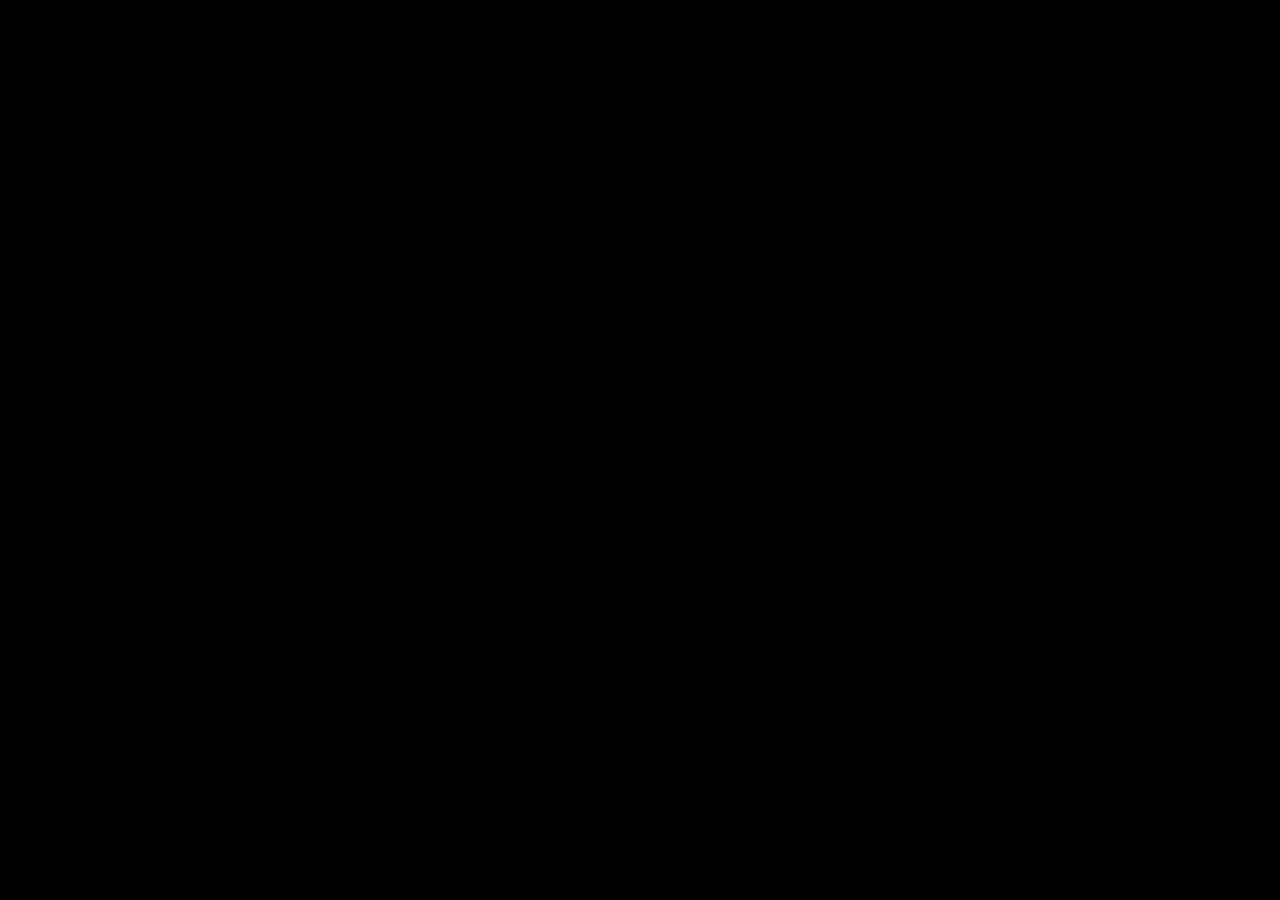
==== test.html @ b0353f88 "创建黑底白logo的HTML首页" ====
<!DOCTYPE html>
<html lang="zh-CN">
<head>
    <meta charset="UTF-8">
    <meta name="viewport" content="width=device-width, initial-scale=1.0">
    <title>测试页面</title>
    <style>
        body {
            margin: 0;
            padding: 0;
            height: 100vh;
            background-color: #000;
            display: flex;
            justify-content: center;
            align-items: center;
        }
        .logo-container {
            max-width: 90%;
            max-height: 90%;
            display: flex;
            justify-content: center;
            align-items: center;
        }
        .logo-container svg {
            max-width: 100%;
            max-height: 100vh;
            object-fit: contain;
        }
    </style>
</head>
<body>
    <div class="logo-container">
        <!-- 直接嵌入SVG内容 -->
        <svg id="_图层_3_复制" data-name="图层 3_复制" xmlns="http://www.w3.org/2000/svg" viewBox="0 0 600 600">
          <defs>
            <style>
              .cls-1 {
                fill: #ffffff;
              }
            </style>
          </defs>
          <path class="cls-1" d="M541.17,98.36l2.34-4.67c9.09-18.19-4.13-39.59-24.47-39.59h-217.13c-133.9,0-245.1,106.08-248.27,239.94-2.93,123.98,85.93,227.76,203.4,248.19,7.8,1.36,15.73,2.35,23.77,2.96,11.08.84,21.58-5.12,26.55-15.06M496.58,98.36c.15,0,.25.16.18.29l-218.85,401.83c-100.93-10.73-179.62-95.91-180.08-199.58-.49-111.4,92.56-202.55,203.96-202.55"/>
          <rect class="cls-1" x="379.34" y="500.47" width="166.03" height="45.42" rx="12.67" ry="12.67"/>
        </svg>
    </div>
</body>
</html>
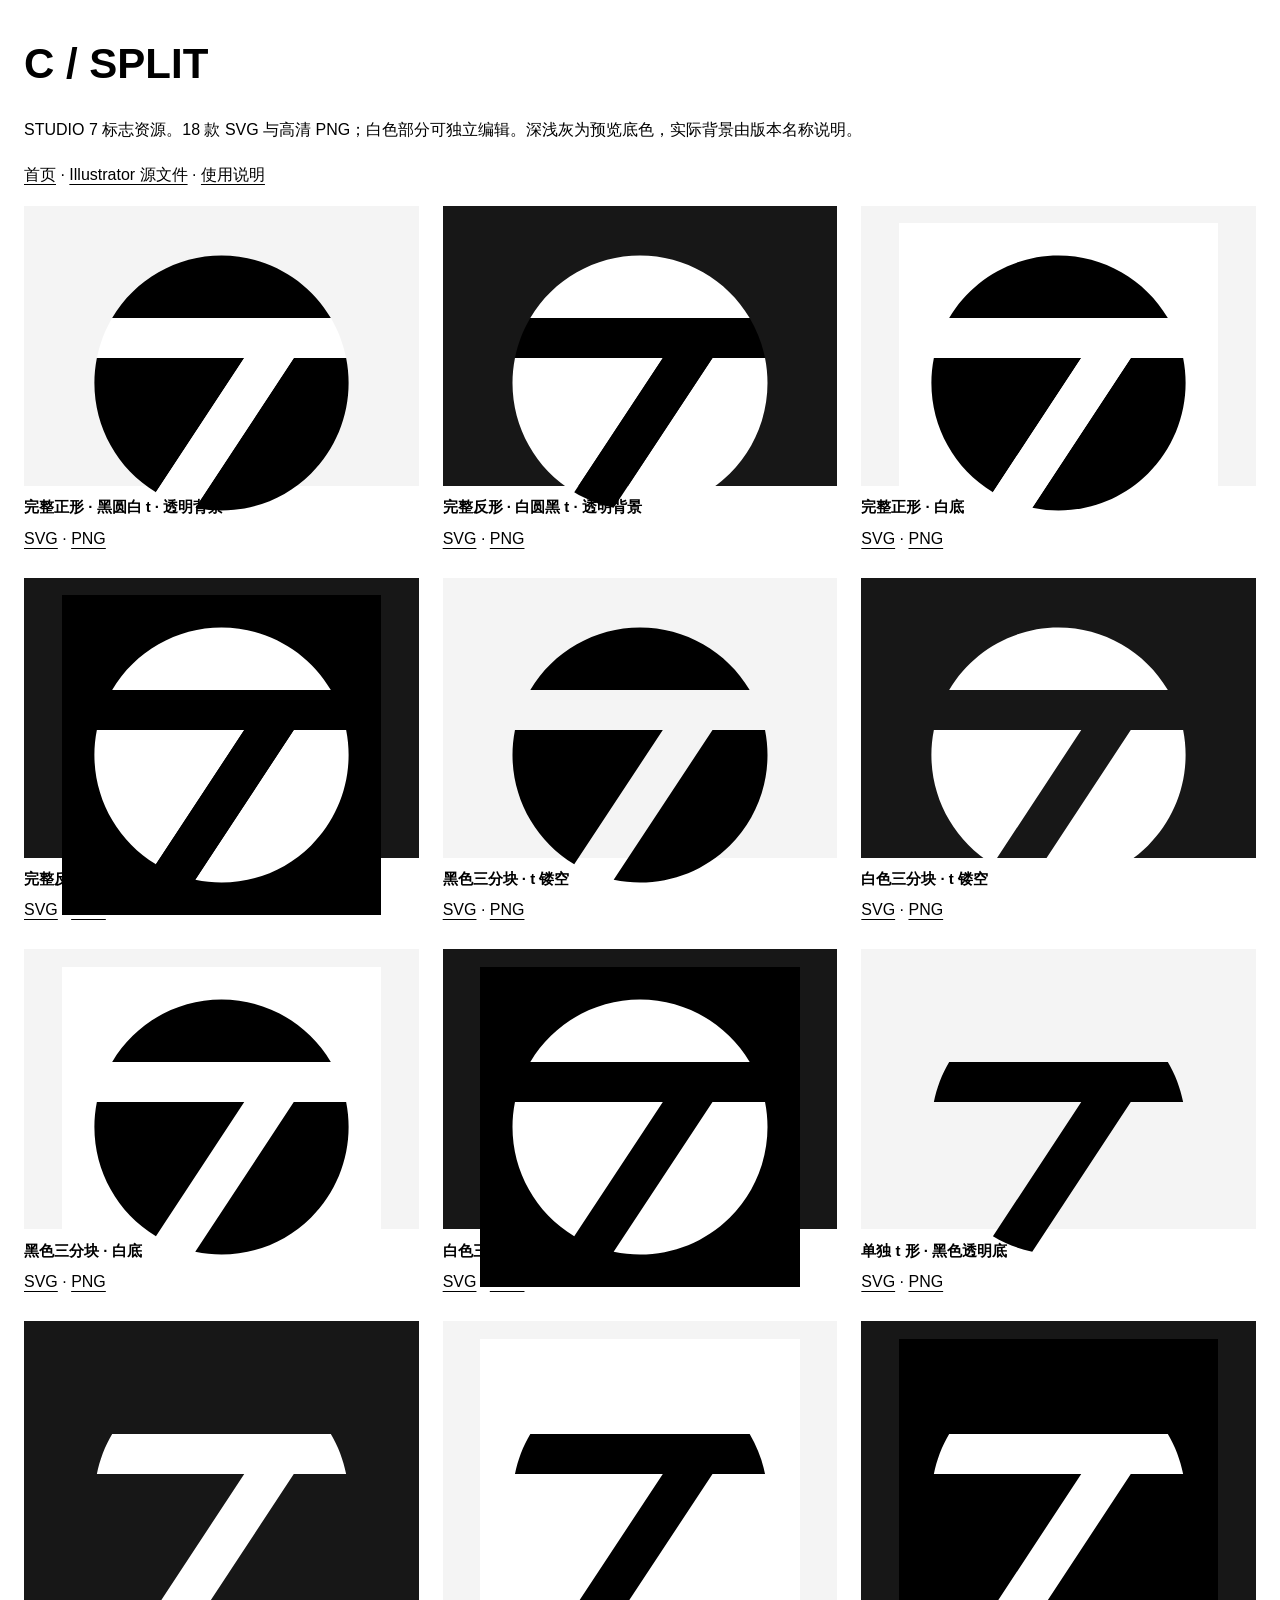
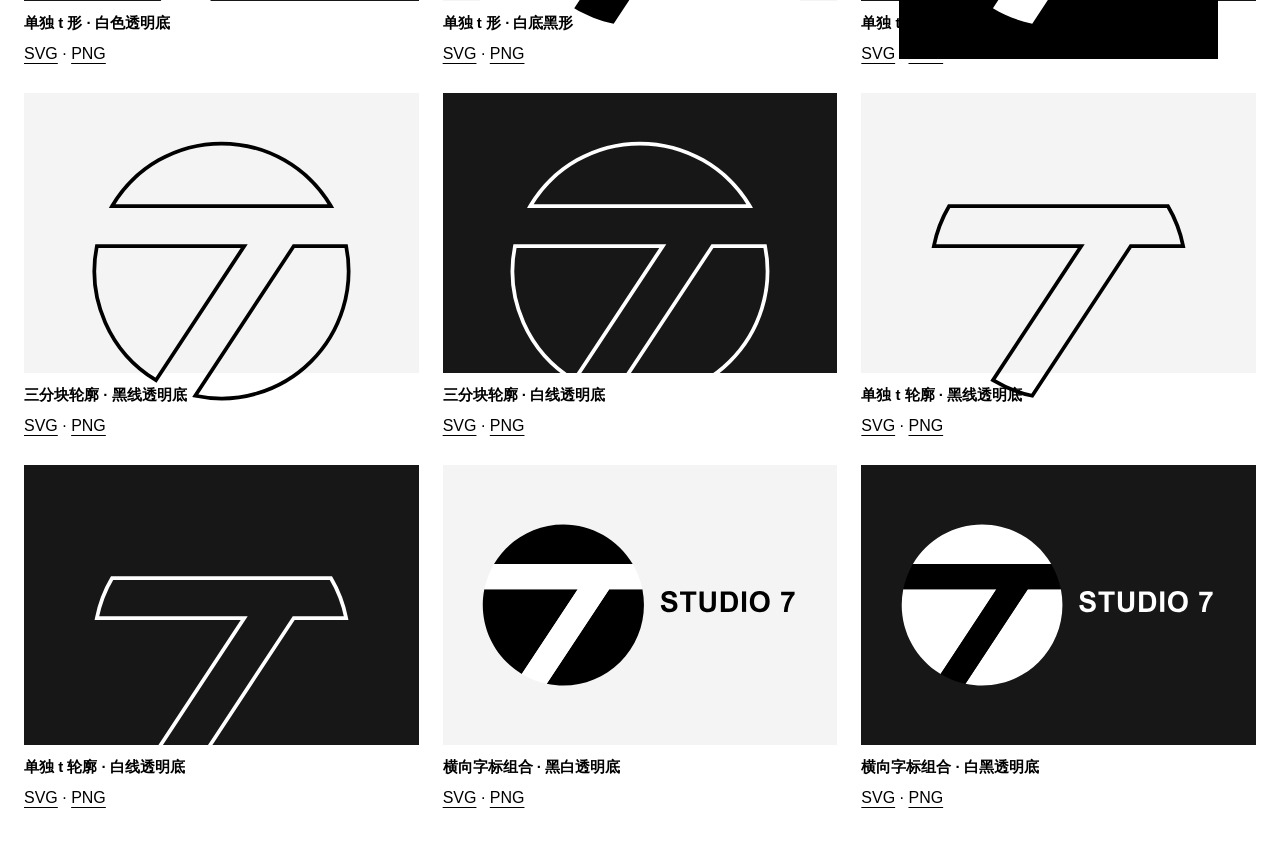
==== commit a50d7f6b: "Replace STUDIO 7 logos with C / SPLIT assets and archive legacy originals" ====
--- a/test.html
+++ b/test.html
@@ -1,47 +1 @@
-<!DOCTYPE html>
-<html lang="zh-CN">
-<head>
-    <meta charset="UTF-8">
-    <meta name="viewport" content="width=device-width, initial-scale=1.0">
-    <title>测试页面</title>
-    <style>
-        body {
-            margin: 0;
-            padding: 0;
-            height: 100vh;
-            background-color: #000;
-            display: flex;
-            justify-content: center;
-            align-items: center;
-        }
-        .logo-container {
-            max-width: 90%;
-            max-height: 90%;
-            display: flex;
-            justify-content: center;
-            align-items: center;
-        }
-        .logo-container svg {
-            max-width: 100%;
-            max-height: 100vh;
-            object-fit: contain;
-        }
-    </style>
-</head>
-<body>
-    <div class="logo-container">
-        <!-- 直接嵌入SVG内容 -->
-        <svg id="_图层_3_复制" data-name="图层 3_复制" xmlns="http://www.w3.org/2000/svg" viewBox="0 0 600 600">
-          <defs>
-            <style>
-              .cls-1 {
-                fill: #ffffff;
-              }
-            </style>
-          </defs>
-          <path class="cls-1" d="M541.17,98.36l2.34-4.67c9.09-18.19-4.13-39.59-24.47-39.59h-217.13c-133.9,0-245.1,106.08-248.27,239.94-2.93,123.98,85.93,227.76,203.4,248.19,7.8,1.36,15.73,2.35,23.77,2.96,11.08.84,21.58-5.12,26.55-15.06M496.58,98.36c.15,0,.25.16.18.29l-218.85,401.83c-100.93-10.73-179.62-95.91-180.08-199.58-.49-111.4,92.56-202.55,203.96-202.55"/>
-          <rect class="cls-1" x="379.34" y="500.47" width="166.03" height="45.42" rx="12.67" ry="12.67"/>
-        </svg>
-    </div>
-</body>
-</html>+<!doctype html><html lang="zh-CN"><head><meta charset="utf-8"><meta name="viewport" content="width=device-width,initial-scale=1"><title>STUDIO 7 · C / SPLIT 资源</title><style>body{font-family:Arial,"Microsoft YaHei",sans-serif;margin:40px auto;padding:0 24px;max-width:1400px}a{color:inherit;text-underline-offset:4px}h1{font-size:42px}p{line-height:1.8}.grid{display:grid;grid-template-columns:repeat(3,1fr);gap:30px 24px}.sample{height:280px;display:grid;place-items:center}.sample img{width:90%;height:90%;object-fit:contain}h2{font-size:15px}@media(max-width:850px){.grid{grid-template-columns:repeat(2,1fr)}}@media(max-width:520px){.grid{grid-template-columns:1fr}}</style></head><body><h1>C / SPLIT</h1><p>STUDIO 7 标志资源。18 款 SVG 与高清 PNG；白色部分可独立编辑。深浅灰为预览底色，实际背景由版本名称说明。</p><p><a href="/">首页</a> · <a href="logo/studio7-c/source/studio7-c.ai" download>Illustrator 源文件</a> · <a href="readme.md">使用说明</a></p><section class="grid"><article><div class="sample" style="background:#f4f4f4"><img src="logo/studio7-c/svg/01-full-positive-transparent.svg" alt="完整正形 · 黑圆白 t · 透明背景" loading="lazy"></div><h2>完整正形 · 黑圆白 t · 透明背景</h2><a href="logo/studio7-c/svg/01-full-positive-transparent.svg" download>SVG</a> · <a href="logo/studio7-c/png/01-full-positive-transparent.png" download>PNG</a></article><article><div class="sample" style="background:#171717"><img src="logo/studio7-c/svg/02-full-reverse-transparent.svg" alt="完整反形 · 白圆黑 t · 透明背景" loading="lazy"></div><h2>完整反形 · 白圆黑 t · 透明背景</h2><a href="logo/studio7-c/svg/02-full-reverse-transparent.svg" download>SVG</a> · <a href="logo/studio7-c/png/02-full-reverse-transparent.png" download>PNG</a></article><article><div class="sample" style="background:#f4f4f4"><img src="logo/studio7-c/svg/03-full-positive-white-bg.svg" alt="完整正形 · 白底" loading="lazy"></div><h2>完整正形 · 白底</h2><a href="logo/studio7-c/svg/03-full-positive-white-bg.svg" download>SVG</a> · <a href="logo/studio7-c/png/03-full-positive-white-bg.png" download>PNG</a></article><article><div class="sample" style="background:#171717"><img src="logo/studio7-c/svg/04-full-reverse-black-bg.svg" alt="完整反形 · 黑底" loading="lazy"></div><h2>完整反形 · 黑底</h2><a href="logo/studio7-c/svg/04-full-reverse-black-bg.svg" download>SVG</a> · <a href="logo/studio7-c/png/04-full-reverse-black-bg.png" download>PNG</a></article><article><div class="sample" style="background:#f4f4f4"><img src="logo/studio7-c/svg/05-split-black-transparent.svg" alt="黑色三分块 · t 镂空" loading="lazy"></div><h2>黑色三分块 · t 镂空</h2><a href="logo/studio7-c/svg/05-split-black-transparent.svg" download>SVG</a> · <a href="logo/studio7-c/png/05-split-black-transparent.png" download>PNG</a></article><article><div class="sample" style="background:#171717"><img src="logo/studio7-c/svg/06-split-white-transparent.svg" alt="白色三分块 · t 镂空" loading="lazy"></div><h2>白色三分块 · t 镂空</h2><a href="logo/studio7-c/svg/06-split-white-transparent.svg" download>SVG</a> · <a href="logo/studio7-c/png/06-split-white-transparent.png" download>PNG</a></article><article><div class="sample" style="background:#f4f4f4"><img src="logo/studio7-c/svg/07-split-black-white-bg.svg" alt="黑色三分块 · 白底" loading="lazy"></div><h2>黑色三分块 · 白底</h2><a href="logo/studio7-c/svg/07-split-black-white-bg.svg" download>SVG</a> · <a href="logo/studio7-c/png/07-split-black-white-bg.png" download>PNG</a></article><article><div class="sample" style="background:#171717"><img src="logo/studio7-c/svg/08-split-white-black-bg.svg" alt="白色三分块 · 黑底" loading="lazy"></div><h2>白色三分块 · 黑底</h2><a href="logo/studio7-c/svg/08-split-white-black-bg.svg" download>SVG</a> · <a href="logo/studio7-c/png/08-split-white-black-bg.png" download>PNG</a></article><article><div class="sample" style="background:#f4f4f4"><img src="logo/studio7-c/svg/09-t-black-transparent.svg" alt="单独 t 形 · 黑色透明底" loading="lazy"></div><h2>单独 t 形 · 黑色透明底</h2><a href="logo/studio7-c/svg/09-t-black-transparent.svg" download>SVG</a> · <a href="logo/studio7-c/png/09-t-black-transparent.png" download>PNG</a></article><article><div class="sample" style="background:#171717"><img src="logo/studio7-c/svg/10-t-white-transparent.svg" alt="单独 t 形 · 白色透明底" loading="lazy"></div><h2>单独 t 形 · 白色透明底</h2><a href="logo/studio7-c/svg/10-t-white-transparent.svg" download>SVG</a> · <a href="logo/studio7-c/png/10-t-white-transparent.png" download>PNG</a></article><article><div class="sample" style="background:#f4f4f4"><img src="logo/studio7-c/svg/11-t-black-white-bg.svg" alt="单独 t 形 · 白底黑形" loading="lazy"></div><h2>单独 t 形 · 白底黑形</h2><a href="logo/studio7-c/svg/11-t-black-white-bg.svg" download>SVG</a> · <a href="logo/studio7-c/png/11-t-black-white-bg.png" download>PNG</a></article><article><div class="sample" style="background:#171717"><img src="logo/studio7-c/svg/12-t-white-black-bg.svg" alt="单独 t 形 · 黑底白形" loading="lazy"></div><h2>单独 t 形 · 黑底白形</h2><a href="logo/studio7-c/svg/12-t-white-black-bg.svg" download>SVG</a> · <a href="logo/studio7-c/png/12-t-white-black-bg.png" download>PNG</a></article><article><div class="sample" style="background:#f4f4f4"><img src="logo/studio7-c/svg/13-split-outline-black.svg" alt="三分块轮廓 · 黑线透明底" loading="lazy"></div><h2>三分块轮廓 · 黑线透明底</h2><a href="logo/studio7-c/svg/13-split-outline-black.svg" download>SVG</a> · <a href="logo/studio7-c/png/13-split-outline-black.png" download>PNG</a></article><article><div class="sample" style="background:#171717"><img src="logo/studio7-c/svg/14-split-outline-white.svg" alt="三分块轮廓 · 白线透明底" loading="lazy"></div><h2>三分块轮廓 · 白线透明底</h2><a href="logo/studio7-c/svg/14-split-outline-white.svg" download>SVG</a> · <a href="logo/studio7-c/png/14-split-outline-white.png" download>PNG</a></article><article><div class="sample" style="background:#f4f4f4"><img src="logo/studio7-c/svg/15-t-outline-black.svg" alt="单独 t 轮廓 · 黑线透明底" loading="lazy"></div><h2>单独 t 轮廓 · 黑线透明底</h2><a href="logo/studio7-c/svg/15-t-outline-black.svg" download>SVG</a> · <a href="logo/studio7-c/png/15-t-outline-black.png" download>PNG</a></article><article><div class="sample" style="background:#171717"><img src="logo/studio7-c/svg/16-t-outline-white.svg" alt="单独 t 轮廓 · 白线透明底" loading="lazy"></div><h2>单独 t 轮廓 · 白线透明底</h2><a href="logo/studio7-c/svg/16-t-outline-white.svg" download>SVG</a> · <a href="logo/studio7-c/png/16-t-outline-white.png" download>PNG</a></article><article><div class="sample" style="background:#f4f4f4"><img src="logo/studio7-c/svg/17-lockup-positive.svg" alt="横向字标组合 · 黑白透明底" loading="lazy"></div><h2>横向字标组合 · 黑白透明底</h2><a href="logo/studio7-c/svg/17-lockup-positive.svg" download>SVG</a> · <a href="logo/studio7-c/png/17-lockup-positive.png" download>PNG</a></article><article><div class="sample" style="background:#171717"><img src="logo/studio7-c/svg/18-lockup-reverse.svg" alt="横向字标组合 · 白黑透明底" loading="lazy"></div><h2>横向字标组合 · 白黑透明底</h2><a href="logo/studio7-c/svg/18-lockup-reverse.svg" download>SVG</a> · <a href="logo/studio7-c/png/18-lockup-reverse.png" download>PNG</a></article></section></body></html>
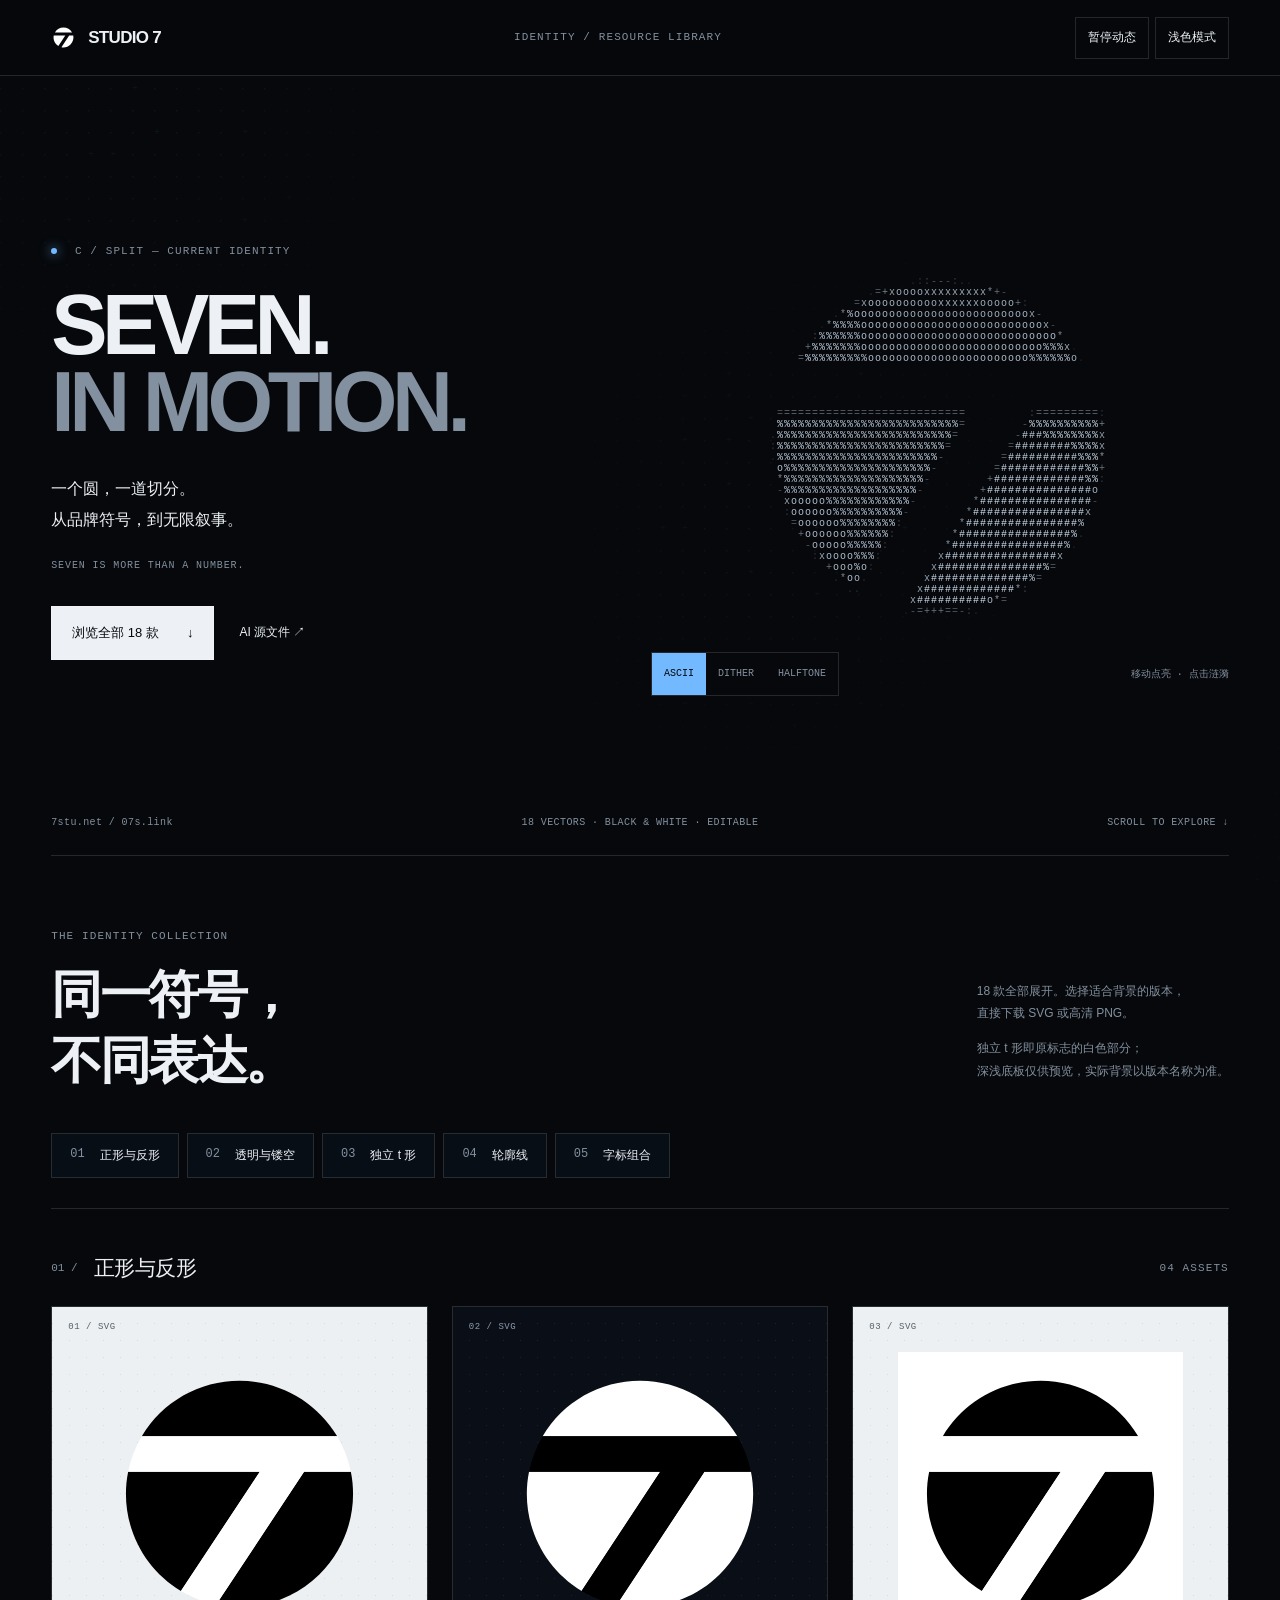
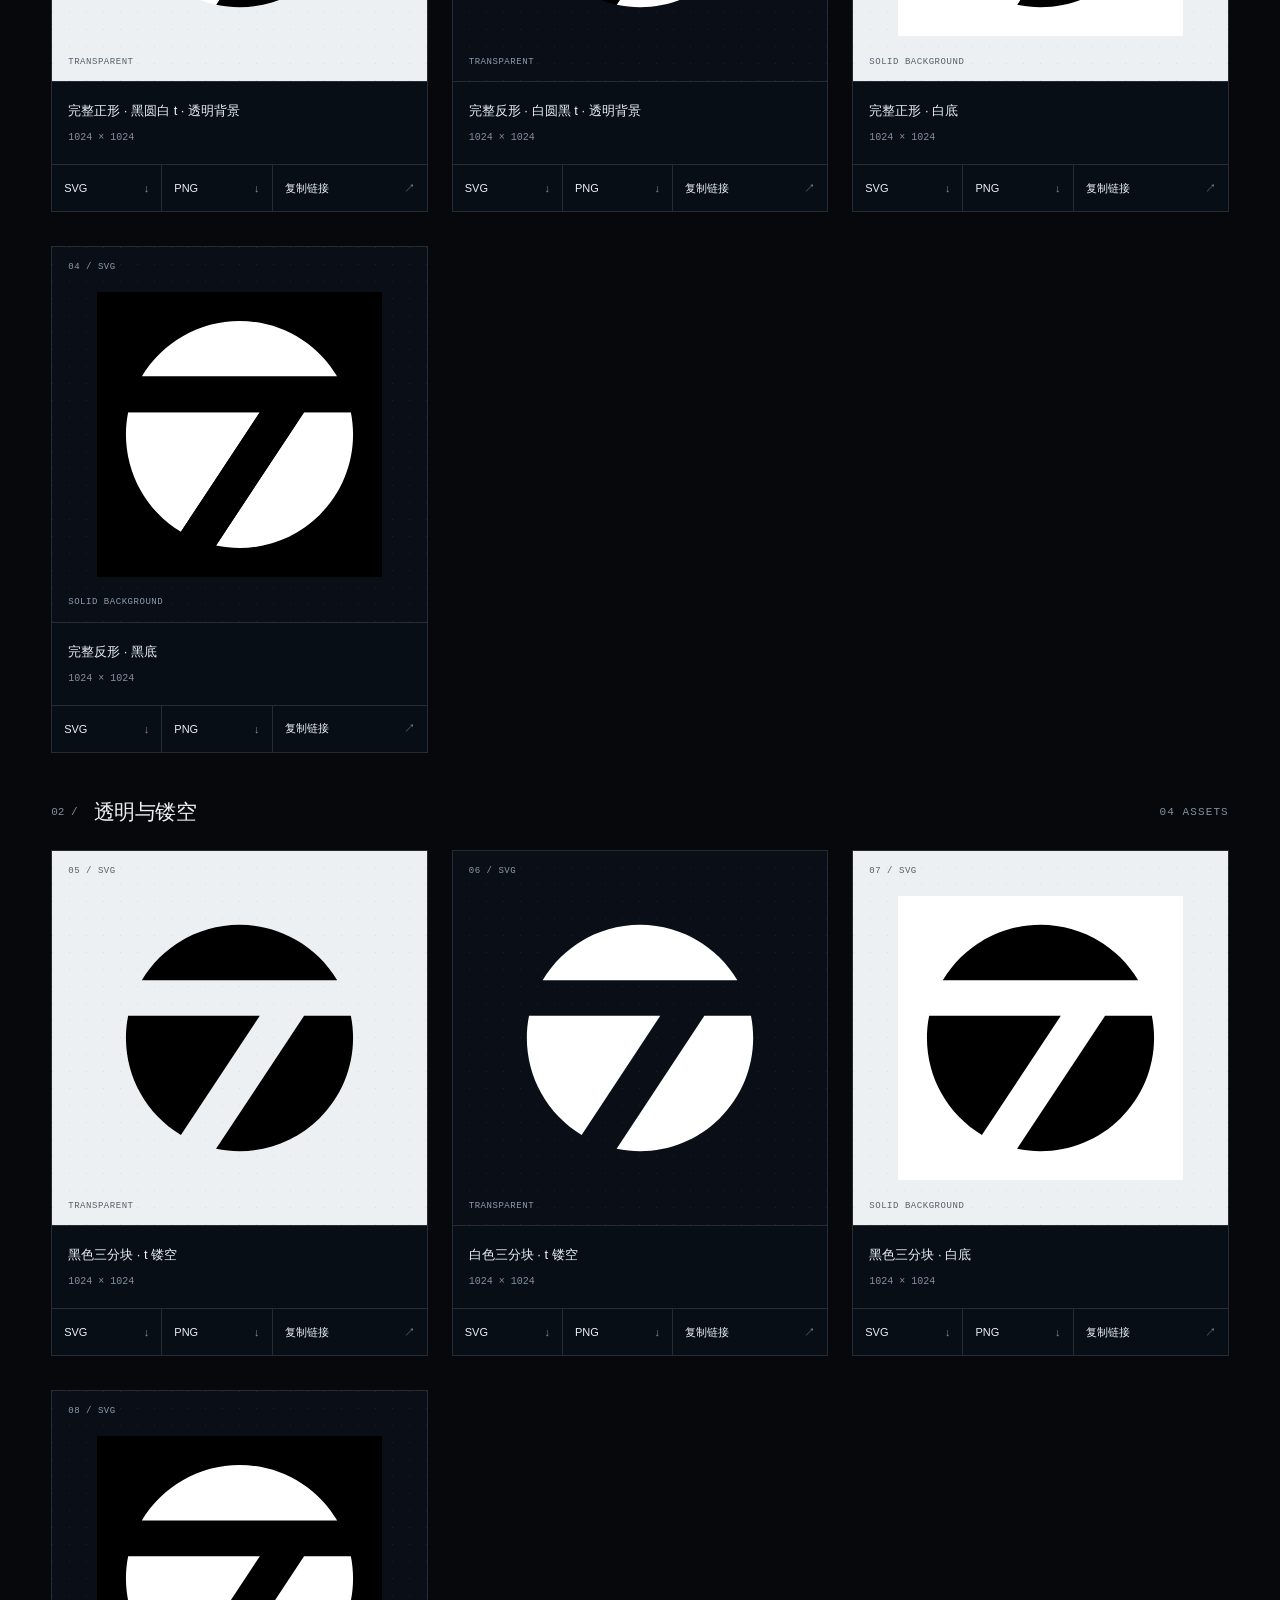
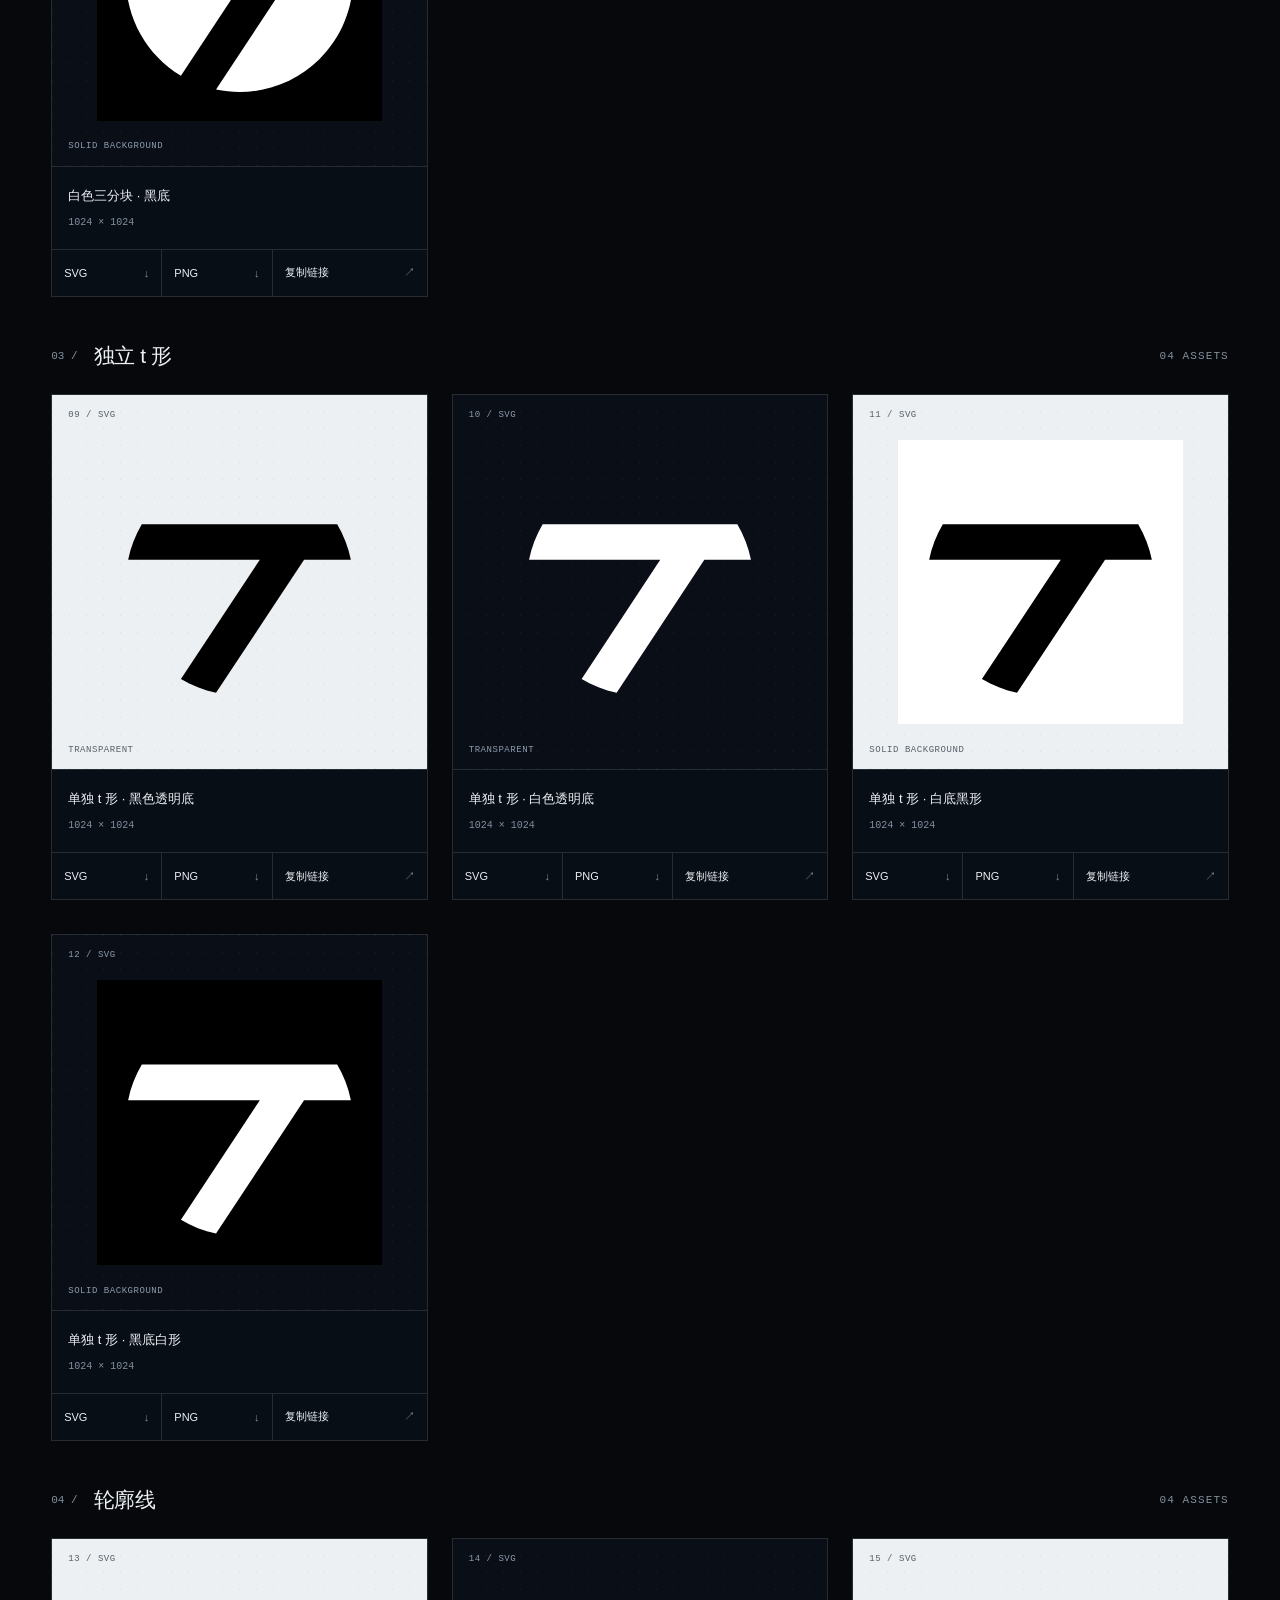
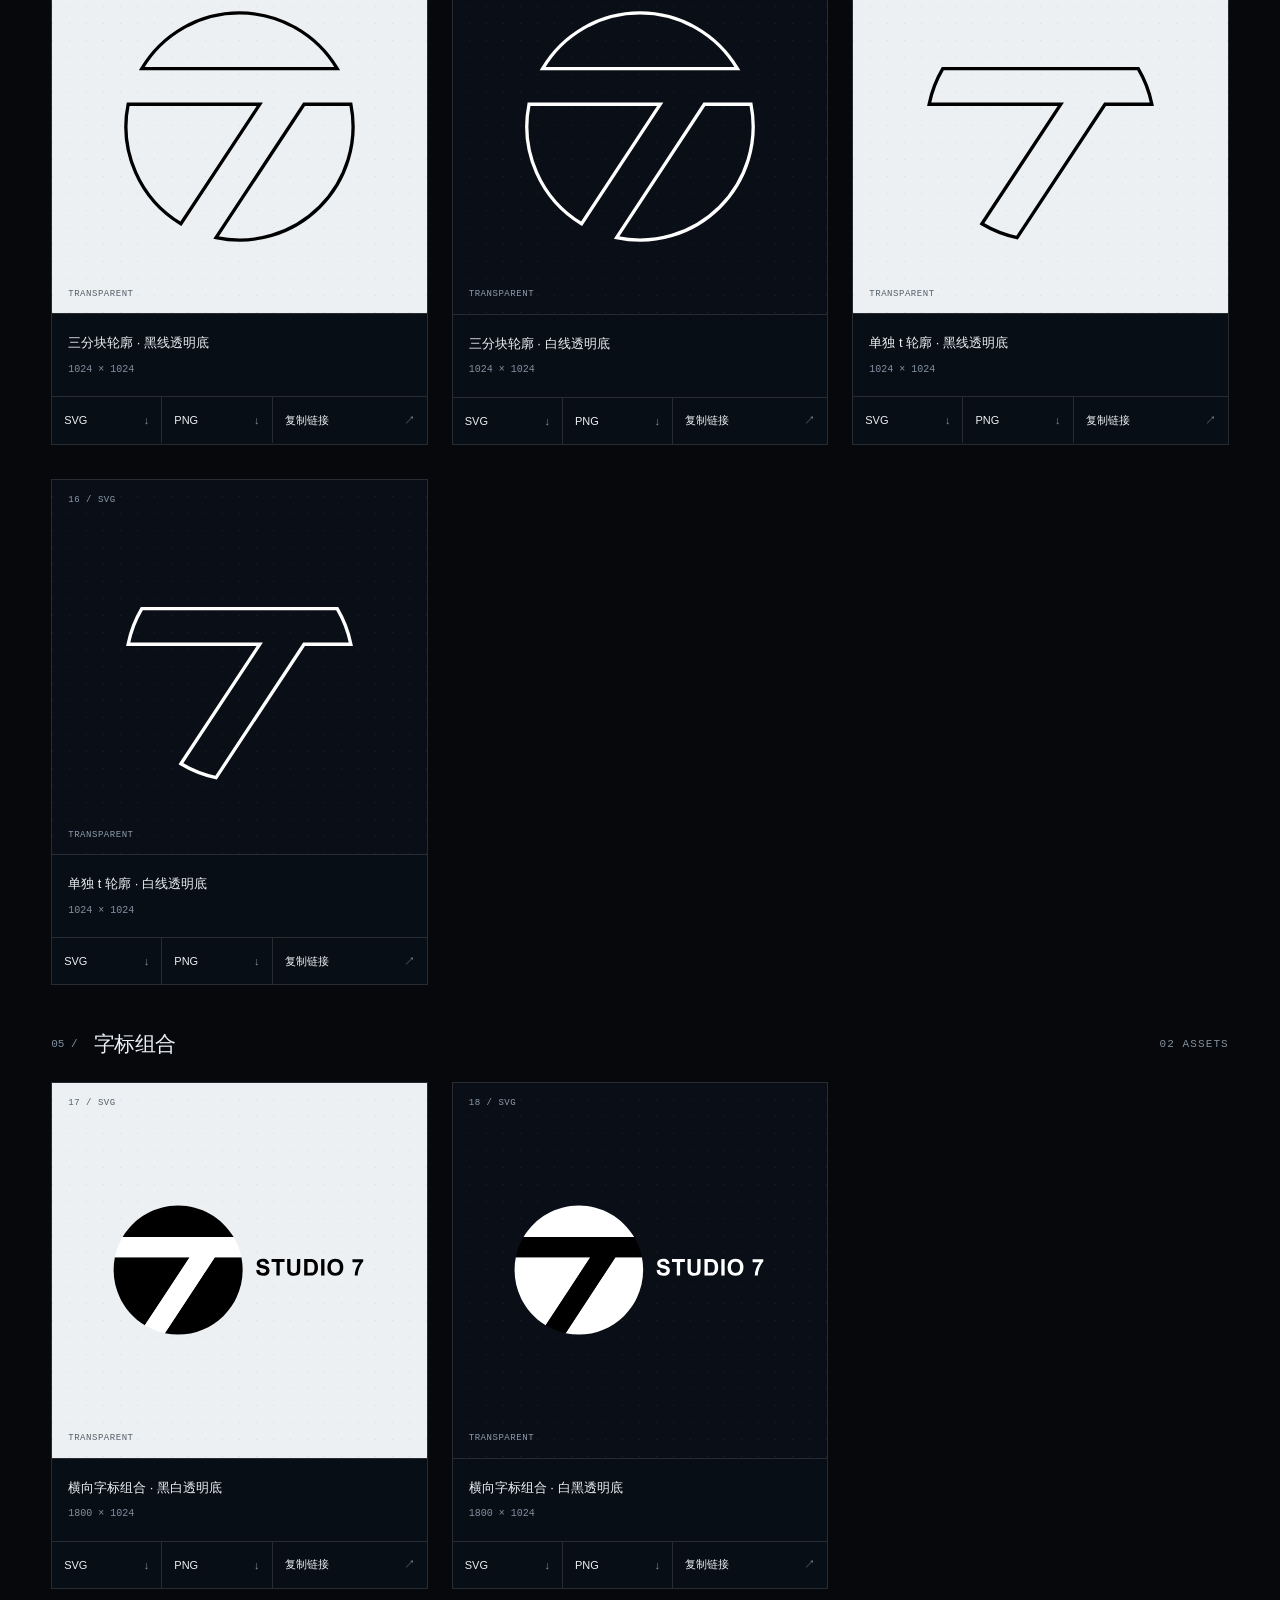
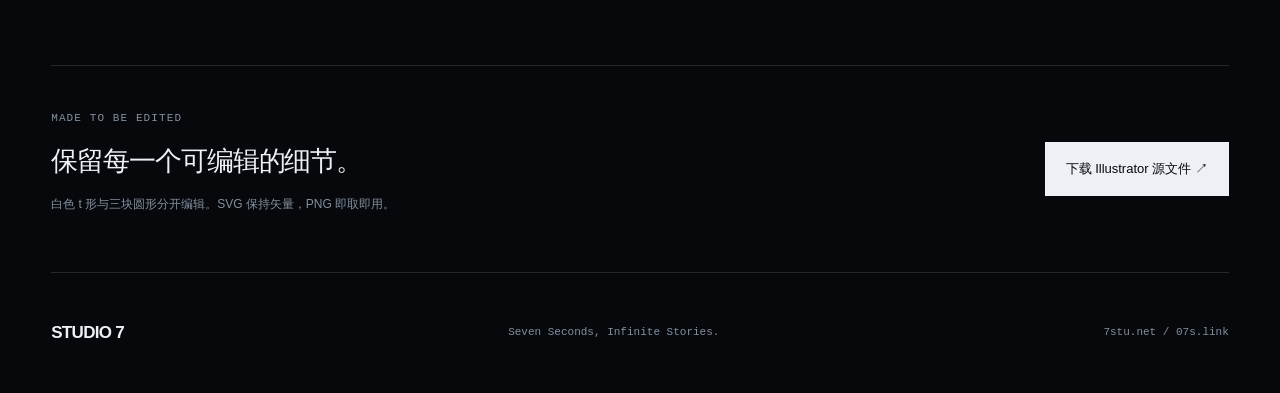
==== commit 4da49aed: "Build animated ASCII identity library and fix logo preview overflow" ====
--- a/test.html
+++ b/test.html
@@ -1 +1,2 @@
-<!doctype html><html lang="zh-CN"><head><meta charset="utf-8"><meta name="viewport" content="width=device-width,initial-scale=1"><title>STUDIO 7 · C / SPLIT 资源</title><style>body{font-family:Arial,"Microsoft YaHei",sans-serif;margin:40px auto;padding:0 24px;max-width:1400px}a{color:inherit;text-underline-offset:4px}h1{font-size:42px}p{line-height:1.8}.grid{display:grid;grid-template-columns:repeat(3,1fr);gap:30px 24px}.sample{height:280px;display:grid;place-items:center}.sample img{width:90%;height:90%;object-fit:contain}h2{font-size:15px}@media(max-width:850px){.grid{grid-template-columns:repeat(2,1fr)}}@media(max-width:520px){.grid{grid-template-columns:1fr}}</style></head><body><h1>C / SPLIT</h1><p>STUDIO 7 标志资源。18 款 SVG 与高清 PNG；白色部分可独立编辑。深浅灰为预览底色，实际背景由版本名称说明。</p><p><a href="/">首页</a> · <a href="logo/studio7-c/source/studio7-c.ai" download>Illustrator 源文件</a> · <a href="readme.md">使用说明</a></p><section class="grid"><article><div class="sample" style="background:#f4f4f4"><img src="logo/studio7-c/svg/01-full-positive-transparent.svg" alt="完整正形 · 黑圆白 t · 透明背景" loading="lazy"></div><h2>完整正形 · 黑圆白 t · 透明背景</h2><a href="logo/studio7-c/svg/01-full-positive-transparent.svg" download>SVG</a> · <a href="logo/studio7-c/png/01-full-positive-transparent.png" download>PNG</a></article><article><div class="sample" style="background:#171717"><img src="logo/studio7-c/svg/02-full-reverse-transparent.svg" alt="完整反形 · 白圆黑 t · 透明背景" loading="lazy"></div><h2>完整反形 · 白圆黑 t · 透明背景</h2><a href="logo/studio7-c/svg/02-full-reverse-transparent.svg" download>SVG</a> · <a href="logo/studio7-c/png/02-full-reverse-transparent.png" download>PNG</a></article><article><div class="sample" style="background:#f4f4f4"><img src="logo/studio7-c/svg/03-full-positive-white-bg.svg" alt="完整正形 · 白底" loading="lazy"></div><h2>完整正形 · 白底</h2><a href="logo/studio7-c/svg/03-full-positive-white-bg.svg" download>SVG</a> · <a href="logo/studio7-c/png/03-full-positive-white-bg.png" download>PNG</a></article><article><div class="sample" style="background:#171717"><img src="logo/studio7-c/svg/04-full-reverse-black-bg.svg" alt="完整反形 · 黑底" loading="lazy"></div><h2>完整反形 · 黑底</h2><a href="logo/studio7-c/svg/04-full-reverse-black-bg.svg" download>SVG</a> · <a href="logo/studio7-c/png/04-full-reverse-black-bg.png" download>PNG</a></article><article><div class="sample" style="background:#f4f4f4"><img src="logo/studio7-c/svg/05-split-black-transparent.svg" alt="黑色三分块 · t 镂空" loading="lazy"></div><h2>黑色三分块 · t 镂空</h2><a href="logo/studio7-c/svg/05-split-black-transparent.svg" download>SVG</a> · <a href="logo/studio7-c/png/05-split-black-transparent.png" download>PNG</a></article><article><div class="sample" style="background:#171717"><img src="logo/studio7-c/svg/06-split-white-transparent.svg" alt="白色三分块 · t 镂空" loading="lazy"></div><h2>白色三分块 · t 镂空</h2><a href="logo/studio7-c/svg/06-split-white-transparent.svg" download>SVG</a> · <a href="logo/studio7-c/png/06-split-white-transparent.png" download>PNG</a></article><article><div class="sample" style="background:#f4f4f4"><img src="logo/studio7-c/svg/07-split-black-white-bg.svg" alt="黑色三分块 · 白底" loading="lazy"></div><h2>黑色三分块 · 白底</h2><a href="logo/studio7-c/svg/07-split-black-white-bg.svg" download>SVG</a> · <a href="logo/studio7-c/png/07-split-black-white-bg.png" download>PNG</a></article><article><div class="sample" style="background:#171717"><img src="logo/studio7-c/svg/08-split-white-black-bg.svg" alt="白色三分块 · 黑底" loading="lazy"></div><h2>白色三分块 · 黑底</h2><a href="logo/studio7-c/svg/08-split-white-black-bg.svg" download>SVG</a> · <a href="logo/studio7-c/png/08-split-white-black-bg.png" download>PNG</a></article><article><div class="sample" style="background:#f4f4f4"><img src="logo/studio7-c/svg/09-t-black-transparent.svg" alt="单独 t 形 · 黑色透明底" loading="lazy"></div><h2>单独 t 形 · 黑色透明底</h2><a href="logo/studio7-c/svg/09-t-black-transparent.svg" download>SVG</a> · <a href="logo/studio7-c/png/09-t-black-transparent.png" download>PNG</a></article><article><div class="sample" style="background:#171717"><img src="logo/studio7-c/svg/10-t-white-transparent.svg" alt="单独 t 形 · 白色透明底" loading="lazy"></div><h2>单独 t 形 · 白色透明底</h2><a href="logo/studio7-c/svg/10-t-white-transparent.svg" download>SVG</a> · <a href="logo/studio7-c/png/10-t-white-transparent.png" download>PNG</a></article><article><div class="sample" style="background:#f4f4f4"><img src="logo/studio7-c/svg/11-t-black-white-bg.svg" alt="单独 t 形 · 白底黑形" loading="lazy"></div><h2>单独 t 形 · 白底黑形</h2><a href="logo/studio7-c/svg/11-t-black-white-bg.svg" download>SVG</a> · <a href="logo/studio7-c/png/11-t-black-white-bg.png" download>PNG</a></article><article><div class="sample" style="background:#171717"><img src="logo/studio7-c/svg/12-t-white-black-bg.svg" alt="单独 t 形 · 黑底白形" loading="lazy"></div><h2>单独 t 形 · 黑底白形</h2><a href="logo/studio7-c/svg/12-t-white-black-bg.svg" download>SVG</a> · <a href="logo/studio7-c/png/12-t-white-black-bg.png" download>PNG</a></article><article><div class="sample" style="background:#f4f4f4"><img src="logo/studio7-c/svg/13-split-outline-black.svg" alt="三分块轮廓 · 黑线透明底" loading="lazy"></div><h2>三分块轮廓 · 黑线透明底</h2><a href="logo/studio7-c/svg/13-split-outline-black.svg" download>SVG</a> · <a href="logo/studio7-c/png/13-split-outline-black.png" download>PNG</a></article><article><div class="sample" style="background:#171717"><img src="logo/studio7-c/svg/14-split-outline-white.svg" alt="三分块轮廓 · 白线透明底" loading="lazy"></div><h2>三分块轮廓 · 白线透明底</h2><a href="logo/studio7-c/svg/14-split-outline-white.svg" download>SVG</a> · <a href="logo/studio7-c/png/14-split-outline-white.png" download>PNG</a></article><article><div class="sample" style="background:#f4f4f4"><img src="logo/studio7-c/svg/15-t-outline-black.svg" alt="单独 t 轮廓 · 黑线透明底" loading="lazy"></div><h2>单独 t 轮廓 · 黑线透明底</h2><a href="logo/studio7-c/svg/15-t-outline-black.svg" download>SVG</a> · <a href="logo/studio7-c/png/15-t-outline-black.png" download>PNG</a></article><article><div class="sample" style="background:#171717"><img src="logo/studio7-c/svg/16-t-outline-white.svg" alt="单独 t 轮廓 · 白线透明底" loading="lazy"></div><h2>单独 t 轮廓 · 白线透明底</h2><a href="logo/studio7-c/svg/16-t-outline-white.svg" download>SVG</a> · <a href="logo/studio7-c/png/16-t-outline-white.png" download>PNG</a></article><article><div class="sample" style="background:#f4f4f4"><img src="logo/studio7-c/svg/17-lockup-positive.svg" alt="横向字标组合 · 黑白透明底" loading="lazy"></div><h2>横向字标组合 · 黑白透明底</h2><a href="logo/studio7-c/svg/17-lockup-positive.svg" download>SVG</a> · <a href="logo/studio7-c/png/17-lockup-positive.png" download>PNG</a></article><article><div class="sample" style="background:#171717"><img src="logo/studio7-c/svg/18-lockup-reverse.svg" alt="横向字标组合 · 白黑透明底" loading="lazy"></div><h2>横向字标组合 · 白黑透明底</h2><a href="logo/studio7-c/svg/18-lockup-reverse.svg" download>SVG</a> · <a href="logo/studio7-c/png/18-lockup-reverse.png" download>PNG</a></article></section></body></html>+<!doctype html>
+<html lang="zh-CN" data-theme="dark"><head><meta charset="utf-8"><meta name="viewport" content="width=device-width,initial-scale=1"><meta name="theme-color" content="#06080b"><meta name="description" content="STUDIO 7 · C / SPLIT 品牌资源库。18 款可编辑 SVG 与高清 PNG，正反、镂空、独立 t 形、轮廓和组合字标。"><title>STUDIO 7 — Identity in motion.</title><link rel="icon" href="logo/studio7.svg" type="image/svg+xml"><link rel="stylesheet" href="assets/identity.css"></head><body><a class="skip" href="#library">跳到 Logo 资源</a><canvas id="field" aria-hidden="true"></canvas><div class="page"><header class="topbar"><a href="#top" class="brand"><img src="logo/studio7-white.svg" width="25" height="25" alt=""><span>STUDIO 7</span></a><span class="top-label">IDENTITY / RESOURCE LIBRARY</span><div class="controls"><button id="motion" type="button" aria-pressed="false">暂停动态</button><button id="theme" type="button" aria-pressed="false">浅色模式</button></div></header><main id="top"><section class="hero"><div class="hero-copy"><div class="eyebrow"><span class="live-dot"></span> C / SPLIT — CURRENT IDENTITY</div><h1>SEVEN.<br><span>IN MOTION.</span></h1><p class="hero-intro">一个圆，一道切分。<br>从品牌符号，到无限叙事。</p><p class="hero-manifesto">SEVEN IS MORE THAN A NUMBER.</p><div class="hero-actions"><a class="primary" href="#library">浏览全部 18 款 <span>↓</span></a><a href="logo/studio7-c/source/studio7-c.ai" download>AI 源文件 ↗</a></div></div><div class="hero-art"><canvas id="heroCanvas" role="img" aria-label="由 ASCII 字符组成的动态 C / SPLIT 标志"></canvas><img class="canvas-fallback" src="logo/studio7-white.svg" alt="C / SPLIT 标志"><div class="art-tools"><div class="render-modes" role="group" aria-label="字符渲染方式"><button data-mode="ascii" aria-pressed="true">ASCII</button><button data-mode="dither" aria-pressed="false">DITHER</button><button data-mode="halftone" aria-pressed="false">HALFTONE</button></div><span>移动点亮 · 点击涟漪</span></div></div><div class="hero-footer"><span>7stu.net / 07s.link</span><span>18 VECTORS · BLACK & WHITE · EDITABLE</span><span>SCROLL TO EXPLORE ↓</span></div></section><section class="library-intro" id="library"><div><p class="eyebrow">THE IDENTITY COLLECTION</p><h2>同一符号，<br>不同表达。</h2></div><div class="library-description"><p>18 款全部展开。选择适合背景的版本，<br>直接下载 SVG 或高清 PNG。</p><p>独立 t 形即原标志的白色部分；<br>深浅底板仅供预览，实际背景以版本名称为准。</p></div></section><nav class="category-nav" aria-label="资源分类"><a href="#positive"><span>01</span> 正形与反形</a><a href="#cutout"><span>02</span> 透明与镂空</a><a href="#t-shape"><span>03</span> 独立 t 形</a><a href="#outline"><span>04</span> 轮廓线</a><a href="#lockup"><span>05</span> 字标组合</a></nav><section class="collection" id="positive" aria-labelledby="title-positive"><div class="section-heading"><div><span class="index-number">01 /</span><h2 id="title-positive">正形与反形</h2></div><span class="mono">04 ASSETS</span></div><div class="asset-grid"><article class="asset"><div class="sample on-light"><span class="asset-number">01 / SVG</span><img src="logo/studio7-c/svg/01-full-positive-transparent.svg" width="1024" height="1024" alt="完整正形 · 黑圆白 t · 透明背景" loading="lazy" decoding="async"><span class="sample-caption">TRANSPARENT</span></div><div class="asset-meta"><h3>完整正形 · 黑圆白 t · 透明背景</h3><span>1024 × 1024</span></div><div class="asset-actions"><a href="logo/studio7-c/svg/01-full-positive-transparent.svg" download>SVG <span>↓</span></a><a href="logo/studio7-c/png/01-full-positive-transparent.png" download>PNG <span>↓</span></a><button type="button" data-copy="logo/studio7-c/svg/01-full-positive-transparent.svg" aria-label="复制完整正形 · 黑圆白 t · 透明背景的 SVG 地址">复制链接 <span>↗</span></button></div></article><article class="asset"><div class="sample on-dark"><span class="asset-number">02 / SVG</span><img src="logo/studio7-c/svg/02-full-reverse-transparent.svg" width="1024" height="1024" alt="完整反形 · 白圆黑 t · 透明背景" loading="lazy" decoding="async"><span class="sample-caption">TRANSPARENT</span></div><div class="asset-meta"><h3>完整反形 · 白圆黑 t · 透明背景</h3><span>1024 × 1024</span></div><div class="asset-actions"><a href="logo/studio7-c/svg/02-full-reverse-transparent.svg" download>SVG <span>↓</span></a><a href="logo/studio7-c/png/02-full-reverse-transparent.png" download>PNG <span>↓</span></a><button type="button" data-copy="logo/studio7-c/svg/02-full-reverse-transparent.svg" aria-label="复制完整反形 · 白圆黑 t · 透明背景的 SVG 地址">复制链接 <span>↗</span></button></div></article><article class="asset"><div class="sample on-light"><span class="asset-number">03 / SVG</span><img src="logo/studio7-c/svg/03-full-positive-white-bg.svg" width="1024" height="1024" alt="完整正形 · 白底" loading="lazy" decoding="async"><span class="sample-caption">SOLID BACKGROUND</span></div><div class="asset-meta"><h3>完整正形 · 白底</h3><span>1024 × 1024</span></div><div class="asset-actions"><a href="logo/studio7-c/svg/03-full-positive-white-bg.svg" download>SVG <span>↓</span></a><a href="logo/studio7-c/png/03-full-positive-white-bg.png" download>PNG <span>↓</span></a><button type="button" data-copy="logo/studio7-c/svg/03-full-positive-white-bg.svg" aria-label="复制完整正形 · 白底的 SVG 地址">复制链接 <span>↗</span></button></div></article><article class="asset"><div class="sample on-dark"><span class="asset-number">04 / SVG</span><img src="logo/studio7-c/svg/04-full-reverse-black-bg.svg" width="1024" height="1024" alt="完整反形 · 黑底" loading="lazy" decoding="async"><span class="sample-caption">SOLID BACKGROUND</span></div><div class="asset-meta"><h3>完整反形 · 黑底</h3><span>1024 × 1024</span></div><div class="asset-actions"><a href="logo/studio7-c/svg/04-full-reverse-black-bg.svg" download>SVG <span>↓</span></a><a href="logo/studio7-c/png/04-full-reverse-black-bg.png" download>PNG <span>↓</span></a><button type="button" data-copy="logo/studio7-c/svg/04-full-reverse-black-bg.svg" aria-label="复制完整反形 · 黑底的 SVG 地址">复制链接 <span>↗</span></button></div></article></div></section><section class="collection" id="cutout" aria-labelledby="title-cutout"><div class="section-heading"><div><span class="index-number">02 /</span><h2 id="title-cutout">透明与镂空</h2></div><span class="mono">04 ASSETS</span></div><div class="asset-grid"><article class="asset"><div class="sample on-light"><span class="asset-number">05 / SVG</span><img src="logo/studio7-c/svg/05-split-black-transparent.svg" width="1024" height="1024" alt="黑色三分块 · t 镂空" loading="lazy" decoding="async"><span class="sample-caption">TRANSPARENT</span></div><div class="asset-meta"><h3>黑色三分块 · t 镂空</h3><span>1024 × 1024</span></div><div class="asset-actions"><a href="logo/studio7-c/svg/05-split-black-transparent.svg" download>SVG <span>↓</span></a><a href="logo/studio7-c/png/05-split-black-transparent.png" download>PNG <span>↓</span></a><button type="button" data-copy="logo/studio7-c/svg/05-split-black-transparent.svg" aria-label="复制黑色三分块 · t 镂空的 SVG 地址">复制链接 <span>↗</span></button></div></article><article class="asset"><div class="sample on-dark"><span class="asset-number">06 / SVG</span><img src="logo/studio7-c/svg/06-split-white-transparent.svg" width="1024" height="1024" alt="白色三分块 · t 镂空" loading="lazy" decoding="async"><span class="sample-caption">TRANSPARENT</span></div><div class="asset-meta"><h3>白色三分块 · t 镂空</h3><span>1024 × 1024</span></div><div class="asset-actions"><a href="logo/studio7-c/svg/06-split-white-transparent.svg" download>SVG <span>↓</span></a><a href="logo/studio7-c/png/06-split-white-transparent.png" download>PNG <span>↓</span></a><button type="button" data-copy="logo/studio7-c/svg/06-split-white-transparent.svg" aria-label="复制白色三分块 · t 镂空的 SVG 地址">复制链接 <span>↗</span></button></div></article><article class="asset"><div class="sample on-light"><span class="asset-number">07 / SVG</span><img src="logo/studio7-c/svg/07-split-black-white-bg.svg" width="1024" height="1024" alt="黑色三分块 · 白底" loading="lazy" decoding="async"><span class="sample-caption">SOLID BACKGROUND</span></div><div class="asset-meta"><h3>黑色三分块 · 白底</h3><span>1024 × 1024</span></div><div class="asset-actions"><a href="logo/studio7-c/svg/07-split-black-white-bg.svg" download>SVG <span>↓</span></a><a href="logo/studio7-c/png/07-split-black-white-bg.png" download>PNG <span>↓</span></a><button type="button" data-copy="logo/studio7-c/svg/07-split-black-white-bg.svg" aria-label="复制黑色三分块 · 白底的 SVG 地址">复制链接 <span>↗</span></button></div></article><article class="asset"><div class="sample on-dark"><span class="asset-number">08 / SVG</span><img src="logo/studio7-c/svg/08-split-white-black-bg.svg" width="1024" height="1024" alt="白色三分块 · 黑底" loading="lazy" decoding="async"><span class="sample-caption">SOLID BACKGROUND</span></div><div class="asset-meta"><h3>白色三分块 · 黑底</h3><span>1024 × 1024</span></div><div class="asset-actions"><a href="logo/studio7-c/svg/08-split-white-black-bg.svg" download>SVG <span>↓</span></a><a href="logo/studio7-c/png/08-split-white-black-bg.png" download>PNG <span>↓</span></a><button type="button" data-copy="logo/studio7-c/svg/08-split-white-black-bg.svg" aria-label="复制白色三分块 · 黑底的 SVG 地址">复制链接 <span>↗</span></button></div></article></div></section><section class="collection" id="t-shape" aria-labelledby="title-t-shape"><div class="section-heading"><div><span class="index-number">03 /</span><h2 id="title-t-shape">独立 t 形</h2></div><span class="mono">04 ASSETS</span></div><div class="asset-grid"><article class="asset"><div class="sample on-light"><span class="asset-number">09 / SVG</span><img src="logo/studio7-c/svg/09-t-black-transparent.svg" width="1024" height="1024" alt="单独 t 形 · 黑色透明底" loading="lazy" decoding="async"><span class="sample-caption">TRANSPARENT</span></div><div class="asset-meta"><h3>单独 t 形 · 黑色透明底</h3><span>1024 × 1024</span></div><div class="asset-actions"><a href="logo/studio7-c/svg/09-t-black-transparent.svg" download>SVG <span>↓</span></a><a href="logo/studio7-c/png/09-t-black-transparent.png" download>PNG <span>↓</span></a><button type="button" data-copy="logo/studio7-c/svg/09-t-black-transparent.svg" aria-label="复制单独 t 形 · 黑色透明底的 SVG 地址">复制链接 <span>↗</span></button></div></article><article class="asset"><div class="sample on-dark"><span class="asset-number">10 / SVG</span><img src="logo/studio7-c/svg/10-t-white-transparent.svg" width="1024" height="1024" alt="单独 t 形 · 白色透明底" loading="lazy" decoding="async"><span class="sample-caption">TRANSPARENT</span></div><div class="asset-meta"><h3>单独 t 形 · 白色透明底</h3><span>1024 × 1024</span></div><div class="asset-actions"><a href="logo/studio7-c/svg/10-t-white-transparent.svg" download>SVG <span>↓</span></a><a href="logo/studio7-c/png/10-t-white-transparent.png" download>PNG <span>↓</span></a><button type="button" data-copy="logo/studio7-c/svg/10-t-white-transparent.svg" aria-label="复制单独 t 形 · 白色透明底的 SVG 地址">复制链接 <span>↗</span></button></div></article><article class="asset"><div class="sample on-light"><span class="asset-number">11 / SVG</span><img src="logo/studio7-c/svg/11-t-black-white-bg.svg" width="1024" height="1024" alt="单独 t 形 · 白底黑形" loading="lazy" decoding="async"><span class="sample-caption">SOLID BACKGROUND</span></div><div class="asset-meta"><h3>单独 t 形 · 白底黑形</h3><span>1024 × 1024</span></div><div class="asset-actions"><a href="logo/studio7-c/svg/11-t-black-white-bg.svg" download>SVG <span>↓</span></a><a href="logo/studio7-c/png/11-t-black-white-bg.png" download>PNG <span>↓</span></a><button type="button" data-copy="logo/studio7-c/svg/11-t-black-white-bg.svg" aria-label="复制单独 t 形 · 白底黑形的 SVG 地址">复制链接 <span>↗</span></button></div></article><article class="asset"><div class="sample on-dark"><span class="asset-number">12 / SVG</span><img src="logo/studio7-c/svg/12-t-white-black-bg.svg" width="1024" height="1024" alt="单独 t 形 · 黑底白形" loading="lazy" decoding="async"><span class="sample-caption">SOLID BACKGROUND</span></div><div class="asset-meta"><h3>单独 t 形 · 黑底白形</h3><span>1024 × 1024</span></div><div class="asset-actions"><a href="logo/studio7-c/svg/12-t-white-black-bg.svg" download>SVG <span>↓</span></a><a href="logo/studio7-c/png/12-t-white-black-bg.png" download>PNG <span>↓</span></a><button type="button" data-copy="logo/studio7-c/svg/12-t-white-black-bg.svg" aria-label="复制单独 t 形 · 黑底白形的 SVG 地址">复制链接 <span>↗</span></button></div></article></div></section><section class="collection" id="outline" aria-labelledby="title-outline"><div class="section-heading"><div><span class="index-number">04 /</span><h2 id="title-outline">轮廓线</h2></div><span class="mono">04 ASSETS</span></div><div class="asset-grid"><article class="asset"><div class="sample on-light"><span class="asset-number">13 / SVG</span><img src="logo/studio7-c/svg/13-split-outline-black.svg" width="1024" height="1024" alt="三分块轮廓 · 黑线透明底" loading="lazy" decoding="async"><span class="sample-caption">TRANSPARENT</span></div><div class="asset-meta"><h3>三分块轮廓 · 黑线透明底</h3><span>1024 × 1024</span></div><div class="asset-actions"><a href="logo/studio7-c/svg/13-split-outline-black.svg" download>SVG <span>↓</span></a><a href="logo/studio7-c/png/13-split-outline-black.png" download>PNG <span>↓</span></a><button type="button" data-copy="logo/studio7-c/svg/13-split-outline-black.svg" aria-label="复制三分块轮廓 · 黑线透明底的 SVG 地址">复制链接 <span>↗</span></button></div></article><article class="asset"><div class="sample on-dark"><span class="asset-number">14 / SVG</span><img src="logo/studio7-c/svg/14-split-outline-white.svg" width="1024" height="1024" alt="三分块轮廓 · 白线透明底" loading="lazy" decoding="async"><span class="sample-caption">TRANSPARENT</span></div><div class="asset-meta"><h3>三分块轮廓 · 白线透明底</h3><span>1024 × 1024</span></div><div class="asset-actions"><a href="logo/studio7-c/svg/14-split-outline-white.svg" download>SVG <span>↓</span></a><a href="logo/studio7-c/png/14-split-outline-white.png" download>PNG <span>↓</span></a><button type="button" data-copy="logo/studio7-c/svg/14-split-outline-white.svg" aria-label="复制三分块轮廓 · 白线透明底的 SVG 地址">复制链接 <span>↗</span></button></div></article><article class="asset"><div class="sample on-light"><span class="asset-number">15 / SVG</span><img src="logo/studio7-c/svg/15-t-outline-black.svg" width="1024" height="1024" alt="单独 t 轮廓 · 黑线透明底" loading="lazy" decoding="async"><span class="sample-caption">TRANSPARENT</span></div><div class="asset-meta"><h3>单独 t 轮廓 · 黑线透明底</h3><span>1024 × 1024</span></div><div class="asset-actions"><a href="logo/studio7-c/svg/15-t-outline-black.svg" download>SVG <span>↓</span></a><a href="logo/studio7-c/png/15-t-outline-black.png" download>PNG <span>↓</span></a><button type="button" data-copy="logo/studio7-c/svg/15-t-outline-black.svg" aria-label="复制单独 t 轮廓 · 黑线透明底的 SVG 地址">复制链接 <span>↗</span></button></div></article><article class="asset"><div class="sample on-dark"><span class="asset-number">16 / SVG</span><img src="logo/studio7-c/svg/16-t-outline-white.svg" width="1024" height="1024" alt="单独 t 轮廓 · 白线透明底" loading="lazy" decoding="async"><span class="sample-caption">TRANSPARENT</span></div><div class="asset-meta"><h3>单独 t 轮廓 · 白线透明底</h3><span>1024 × 1024</span></div><div class="asset-actions"><a href="logo/studio7-c/svg/16-t-outline-white.svg" download>SVG <span>↓</span></a><a href="logo/studio7-c/png/16-t-outline-white.png" download>PNG <span>↓</span></a><button type="button" data-copy="logo/studio7-c/svg/16-t-outline-white.svg" aria-label="复制单独 t 轮廓 · 白线透明底的 SVG 地址">复制链接 <span>↗</span></button></div></article></div></section><section class="collection" id="lockup" aria-labelledby="title-lockup"><div class="section-heading"><div><span class="index-number">05 /</span><h2 id="title-lockup">字标组合</h2></div><span class="mono">02 ASSETS</span></div><div class="asset-grid"><article class="asset"><div class="sample on-light"><span class="asset-number">17 / SVG</span><img src="logo/studio7-c/svg/17-lockup-positive.svg" width="1800" height="1024" alt="横向字标组合 · 黑白透明底" loading="lazy" decoding="async"><span class="sample-caption">TRANSPARENT</span></div><div class="asset-meta"><h3>横向字标组合 · 黑白透明底</h3><span>1800 × 1024</span></div><div class="asset-actions"><a href="logo/studio7-c/svg/17-lockup-positive.svg" download>SVG <span>↓</span></a><a href="logo/studio7-c/png/17-lockup-positive.png" download>PNG <span>↓</span></a><button type="button" data-copy="logo/studio7-c/svg/17-lockup-positive.svg" aria-label="复制横向字标组合 · 黑白透明底的 SVG 地址">复制链接 <span>↗</span></button></div></article><article class="asset"><div class="sample on-dark"><span class="asset-number">18 / SVG</span><img src="logo/studio7-c/svg/18-lockup-reverse.svg" width="1800" height="1024" alt="横向字标组合 · 白黑透明底" loading="lazy" decoding="async"><span class="sample-caption">TRANSPARENT</span></div><div class="asset-meta"><h3>横向字标组合 · 白黑透明底</h3><span>1800 × 1024</span></div><div class="asset-actions"><a href="logo/studio7-c/svg/18-lockup-reverse.svg" download>SVG <span>↓</span></a><a href="logo/studio7-c/png/18-lockup-reverse.png" download>PNG <span>↓</span></a><button type="button" data-copy="logo/studio7-c/svg/18-lockup-reverse.svg" aria-label="复制横向字标组合 · 白黑透明底的 SVG 地址">复制链接 <span>↗</span></button></div></article></div></section><section class="source-banner"><div><p class="eyebrow">MADE TO BE EDITED</p><h2>保留每一个可编辑的细节。</h2><p>白色 t 形与三块圆形分开编辑。SVG 保持矢量，PNG 即取即用。</p></div><a href="logo/studio7-c/source/studio7-c.ai" download class="primary">下载 Illustrator 源文件 ↗</a></section></main><footer><a class="brand" href="#top">STUDIO 7</a><p>Seven Seconds, Infinite Stories.</p><span>7stu.net / 07s.link</span></footer></div><div id="status" role="status" aria-live="polite"></div><script src="assets/identity.js" defer></script></body></html>
--- a/assets/identity.css
+++ b/assets/identity.css
@@ -0,0 +1,4 @@
+:root{--bg:#06080b;--ink:#edf1f6;--muted:#83909f;--line:#ffffff20;--accent:#72b9ff;--panel:#0a1019d9;--header:#06080be8;--mono:Consolas,"SFMono-Regular","Courier New",monospace;--sans:Arial,"Microsoft YaHei",sans-serif;color-scheme:dark}
+:root[data-theme=light]{--bg:#eff1f3;--ink:#111820;--muted:#536171;--line:#11182026;--accent:#155aa0;--panel:#ffffffb8;--header:#eff1f3ed;color-scheme:light}
+*{box-sizing:border-box}html{scroll-behavior:smooth;scroll-padding-top:130px}body{margin:0;color:var(--ink);background:var(--bg);font-family:var(--sans);-webkit-font-smoothing:antialiased}a{color:inherit;text-decoration:none}button{font:inherit;color:inherit;border:0;cursor:pointer;background:none}button,a{-webkit-tap-highlight-color:transparent}button:focus-visible,a:focus-visible{outline:2px solid var(--accent);outline-offset:4px}img{display:block}#field{position:fixed;inset:0;width:100%;height:100%;pointer-events:none;z-index:0}.page{position:relative;z-index:1}.skip{position:fixed;top:-70px;left:20px;padding:15px;background:var(--ink);color:var(--bg);z-index:100}.skip:focus{top:10px}.topbar{position:sticky;top:0;z-index:20;display:flex;align-items:center;justify-content:space-between;gap:20px;min-height:76px;padding:12px clamp(20px,4vw,64px);border-bottom:1px solid var(--line);background:var(--header);backdrop-filter:blur(14px)}.brand{display:flex;align-items:center;gap:12px;font-size:17px;font-weight:800;letter-spacing:-.04em;white-space:nowrap}.brand img{width:25px;height:25px}:root[data-theme=light] .brand img{filter:invert(1)}.top-label,.eyebrow,.mono{font:11px/1.6 var(--mono);letter-spacing:.1em}.top-label{color:var(--muted)}.controls{display:flex;gap:6px}.controls button{min-height:42px;padding:10px 12px;border:1px solid var(--line);font-size:12px}.controls button:hover{border-color:var(--accent)}main,footer{max-width:1600px;margin:auto;padding-inline:clamp(20px,4vw,64px)}.hero{min-height:690px;min-height:min(780px,calc(100svh - 76px));display:grid;grid-template-columns:1fr 1fr;align-items:center;gap:22px;position:relative;padding:64px 0 92px;border-bottom:1px solid var(--line)}.hero-copy{position:relative;z-index:2}.eyebrow{color:var(--muted);margin:0 0 26px}.live-dot{width:6px;height:6px;display:inline-block;border-radius:50%;background:var(--accent);margin-right:10px;box-shadow:0 0 12px var(--accent)}h1{font-size:clamp(58px,6.6vw,108px);font-weight:800;line-height:.92;letter-spacing:-.065em;margin:0 0 32px}h1 span{color:var(--muted)}.hero-intro{font-size:16px;line-height:1.9;margin:0 0 22px}.hero-manifesto{font:10px/1.7 var(--mono);color:var(--muted);letter-spacing:.09em}.hero-actions{display:flex;gap:25px;align-items:center;margin-top:32px;font-size:12px}.primary{display:inline-flex;align-items:center;justify-content:space-between;gap:28px;padding:17px 20px;min-height:50px;border:1px solid var(--line);font-size:13px;background:var(--ink);color:var(--bg)}.primary:hover{background:var(--accent)}.hero-art{height:440px;min-width:0;position:relative;align-self:center}#heroCanvas{width:100%;height:100%;position:absolute;inset:0}.canvas-fallback{position:absolute;width:75%;height:75%;object-fit:contain;left:12.5%;top:8%;opacity:.7}.canvas-ready .canvas-fallback{display:none}.art-tools{position:absolute;bottom:-24px;left:0;right:0;display:flex;flex-wrap:wrap;align-items:center;justify-content:space-between;gap:14px;font:10px var(--mono);color:var(--muted)}.render-modes{display:flex;border:1px solid var(--line);background:var(--bg)}.render-modes button{font:10px var(--mono);padding:13px 12px;min-height:42px}.render-modes button[aria-pressed=true]{color:var(--bg);background:var(--accent)}.hero-footer{position:absolute;bottom:24px;left:0;right:0;display:flex;justify-content:space-between;gap:20px;font:10px/1.7 var(--mono);letter-spacing:.04em;color:var(--muted)}.library-intro{padding:72px 0 38px;display:flex;justify-content:space-between;gap:30px;align-items:end}.library-intro .eyebrow{margin-bottom:16px}.library-intro h2{font-size:clamp(32px,4vw,52px);line-height:1.3;letter-spacing:-.05em;margin:0}.library-description{font-size:12px;line-height:1.9;color:var(--muted)}.category-nav{display:flex;flex-wrap:wrap;gap:8px;padding-bottom:30px;border-bottom:1px solid var(--line)}.category-nav a{display:flex;gap:15px;padding:13px 18px;min-height:44px;border:1px solid var(--line);background:var(--panel);font-size:12px}.category-nav a:hover{border-color:var(--accent)}.category-nav span{color:var(--muted);font-family:var(--mono)}.collection{padding-top:45px;scroll-margin-top:90px}.section-heading{display:flex;align-items:center;justify-content:space-between;gap:20px;margin-bottom:24px}.section-heading>div{display:flex;align-items:center;gap:16px}.section-heading h2{font-size:21px;font-weight:500;margin:0;letter-spacing:-.02em}.index-number,.section-heading>.mono{font:11px var(--mono);color:var(--muted)}.asset-grid{display:grid;grid-template-columns:repeat(3,minmax(0,1fr));gap:34px 24px}.asset{min-width:0;background:var(--panel);border:1px solid var(--line)}.sample{position:relative;aspect-ratio:1/1;isolation:isolate;min-width:0;overflow:hidden}.sample.on-light{background:#edf0f2;color:#555f69}.sample.on-dark{background:#0a0f17;color:#8d9bad}.sample::before{content:"";position:absolute;inset:-25%;z-index:-1;background-image:radial-gradient(currentColor .6px,transparent .8px);background-size:17px 17px;opacity:.13;animation:drift 28s linear infinite;pointer-events:none}.sample img{position:absolute;inset:12%;width:76%;height:76%;max-width:76%;max-height:76%;object-fit:contain;object-position:center}.asset-number,.sample-caption{position:absolute;left:16px;font:9px/1.6 var(--mono);letter-spacing:.06em}.asset-number{top:13px}.sample-caption{bottom:12px}.asset-meta{padding:19px 16px 15px;min-height:83px;display:flex;flex-direction:column;gap:10px;border-top:1px solid var(--line)}.asset-meta h3{margin:0;font-size:13px;line-height:1.6;font-weight:500;overflow-wrap:anywhere}.asset-meta>span{font:10px var(--mono);color:var(--muted)}.asset-actions{display:grid;grid-template-columns:1fr 1fr 1.4fr;border-top:1px solid var(--line)}.asset-actions a,.asset-actions button{display:flex;justify-content:space-between;align-items:center;gap:5px;padding:13px 12px;min-height:46px;font-size:11px;white-space:nowrap}.asset-actions>:not(:last-child){border-right:1px solid var(--line)}.asset-actions span{color:var(--muted)}.asset-actions a:hover,.asset-actions button:hover{background:var(--line);color:var(--accent)}.source-banner{margin:76px 0 0;border-top:1px solid var(--line);border-bottom:1px solid var(--line);padding:44px 0;display:flex;align-items:center;justify-content:space-between;gap:30px}.source-banner .eyebrow{margin-bottom:16px}.source-banner h2{font-size:27px;font-weight:500;letter-spacing:-.04em;margin:0 0 15px}.source-banner p:not(.eyebrow){font-size:12px;color:var(--muted);line-height:1.8}footer{display:flex;justify-content:space-between;align-items:center;gap:20px;min-height:120px}footer p,footer>span{font:11px/1.7 var(--mono);color:var(--muted)}#status{position:fixed;bottom:24px;left:50%;transform:translate(-50%,15px);padding:14px 22px;background:var(--ink);color:var(--bg);font-size:12px;z-index:40;opacity:0;pointer-events:none;transition:opacity .2s,transform .2s}#status.visible{opacity:1;transform:translate(-50%,0)}body.motion-paused .sample::before{animation-play-state:paused}@keyframes drift{to{transform:translate(34px,51px)}}@media(min-width:1600px){.sample{aspect-ratio:1.12/1}}@media(max-width:1000px){.top-label{display:none}.hero{grid-template-columns:1.1fr 1fr;min-height:630px}.hero-art{height:360px}h1{font-size:clamp(58px,7.5vw,78px)}.asset-grid{grid-template-columns:repeat(2,minmax(0,1fr))}.hero-footer span:nth-child(2){display:none}.art-tools{bottom:-38px}}@media(max-width:640px){html{scroll-padding-top:105px}.topbar{min-height:67px;gap:8px;padding:10px 16px}.brand{font-size:15px;gap:7px}.brand img{width:22px;height:22px}.controls{gap:4px}.controls button{font-size:11px;padding:9px 8px}.hero{display:flex;flex-direction:column;align-items:stretch;gap:18px;padding:42px 0 80px;min-height:0}.eyebrow{font-size:9px;margin-bottom:20px}h1{font-size:clamp(53px,11.5vw,72px);margin-bottom:24px}.hero-intro{font-size:14px}.hero-actions{gap:18px;font-size:11px;margin-top:25px}.primary{padding:15px 16px;font-size:12px;gap:18px}.hero-art{height:300px;align-self:stretch;margin-top:4px}.art-tools{bottom:-14px}.render-modes button{padding:11px 9px;font-size:9px}.art-tools>span{font-size:9px}.hero-footer{font-size:9px;bottom:18px}.library-intro{padding:44px 0 24px;display:block}.library-intro h2{font-size:36px}.library-description{margin-top:23px;font-size:12px}.category-nav{gap:6px;padding-bottom:22px}.category-nav a{padding:11px 12px;font-size:11px;gap:9px}.asset-grid{gap:22px;grid-template-columns:minmax(0,1fr)}.sample{aspect-ratio:1.12/1}.collection{padding-top:34px}.section-heading h2{font-size:19px}.source-banner{display:block;margin-top:48px;padding:32px 0}.source-banner h2{font-size:23px}.source-banner .primary{margin-top:15px}footer{flex-wrap:wrap;padding-block:28px;gap:15px}footer p{margin:0}footer>span{width:100%}.asset-actions a,.asset-actions button{min-height:48px;font-size:12px}.asset-meta{min-height:80px}}
+@media(prefers-reduced-motion:reduce){html{scroll-behavior:auto}.sample::before{animation:none}*{transition:none!important}}
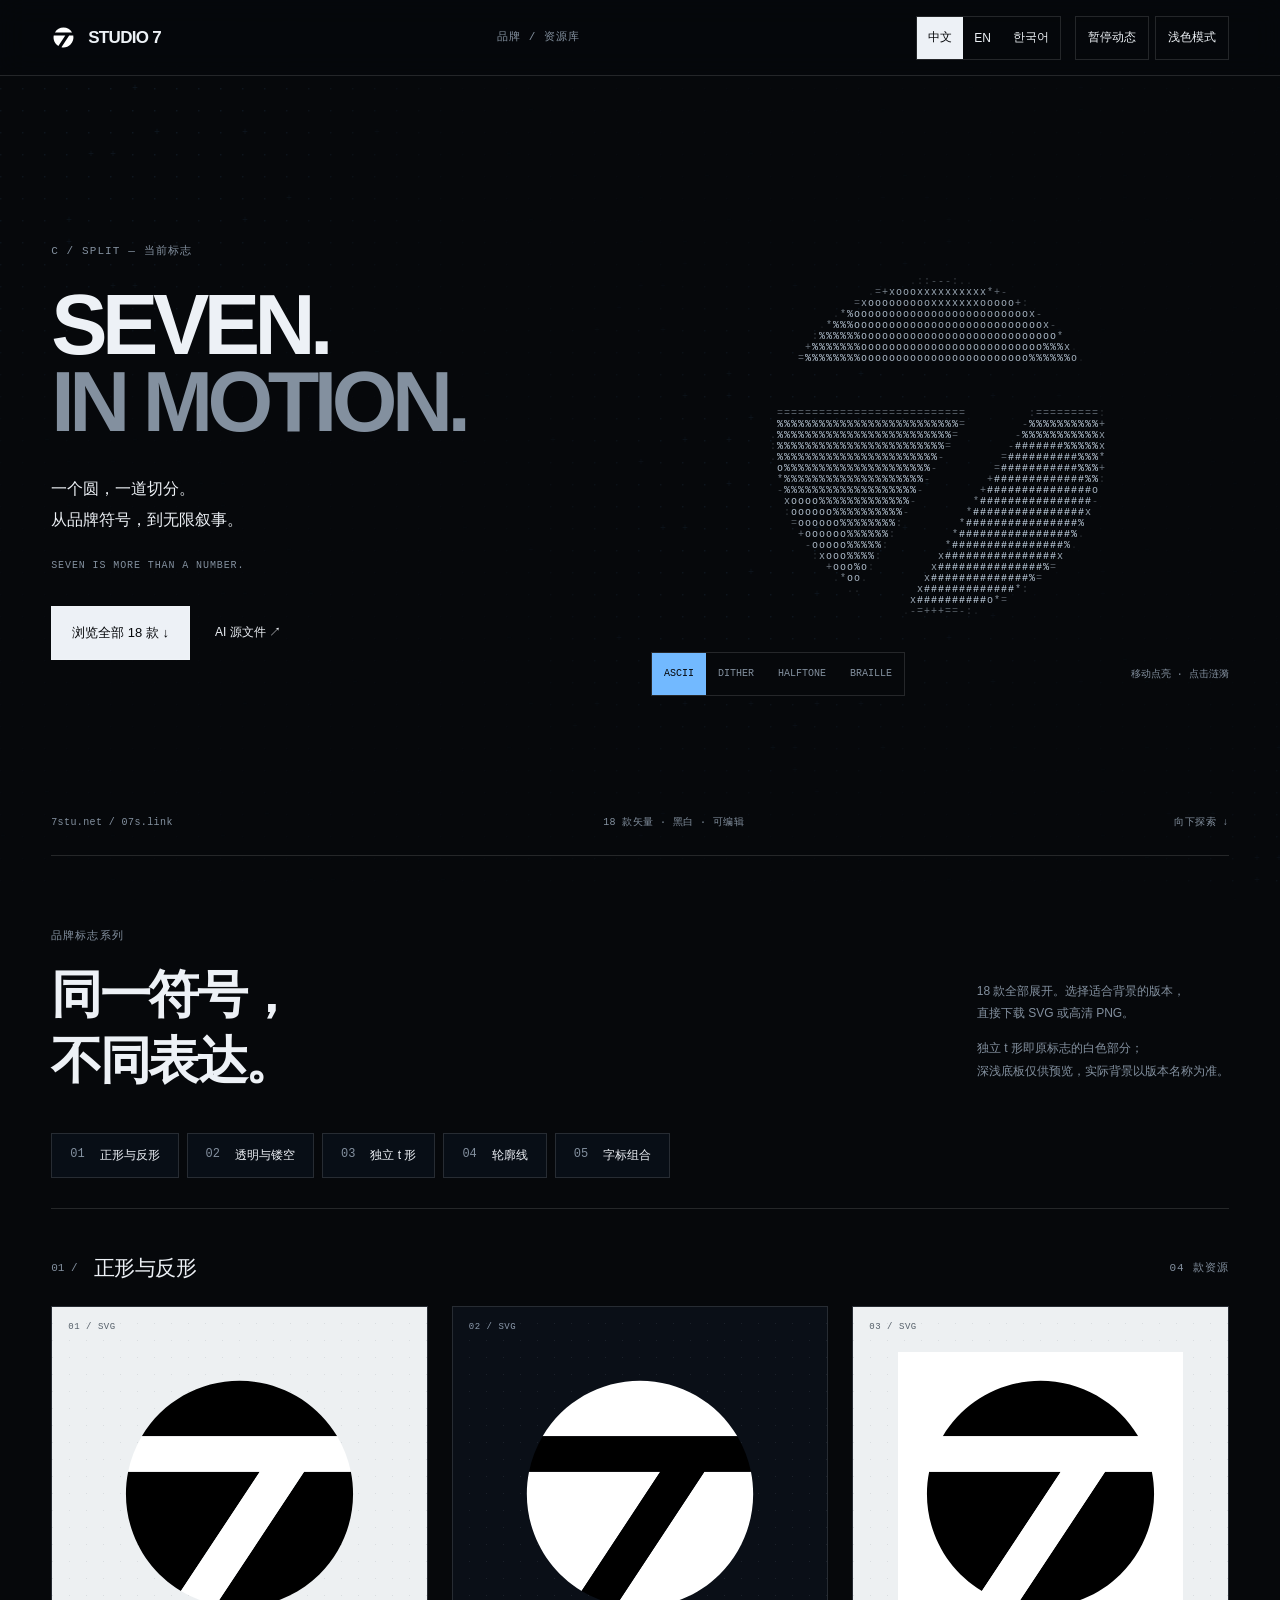
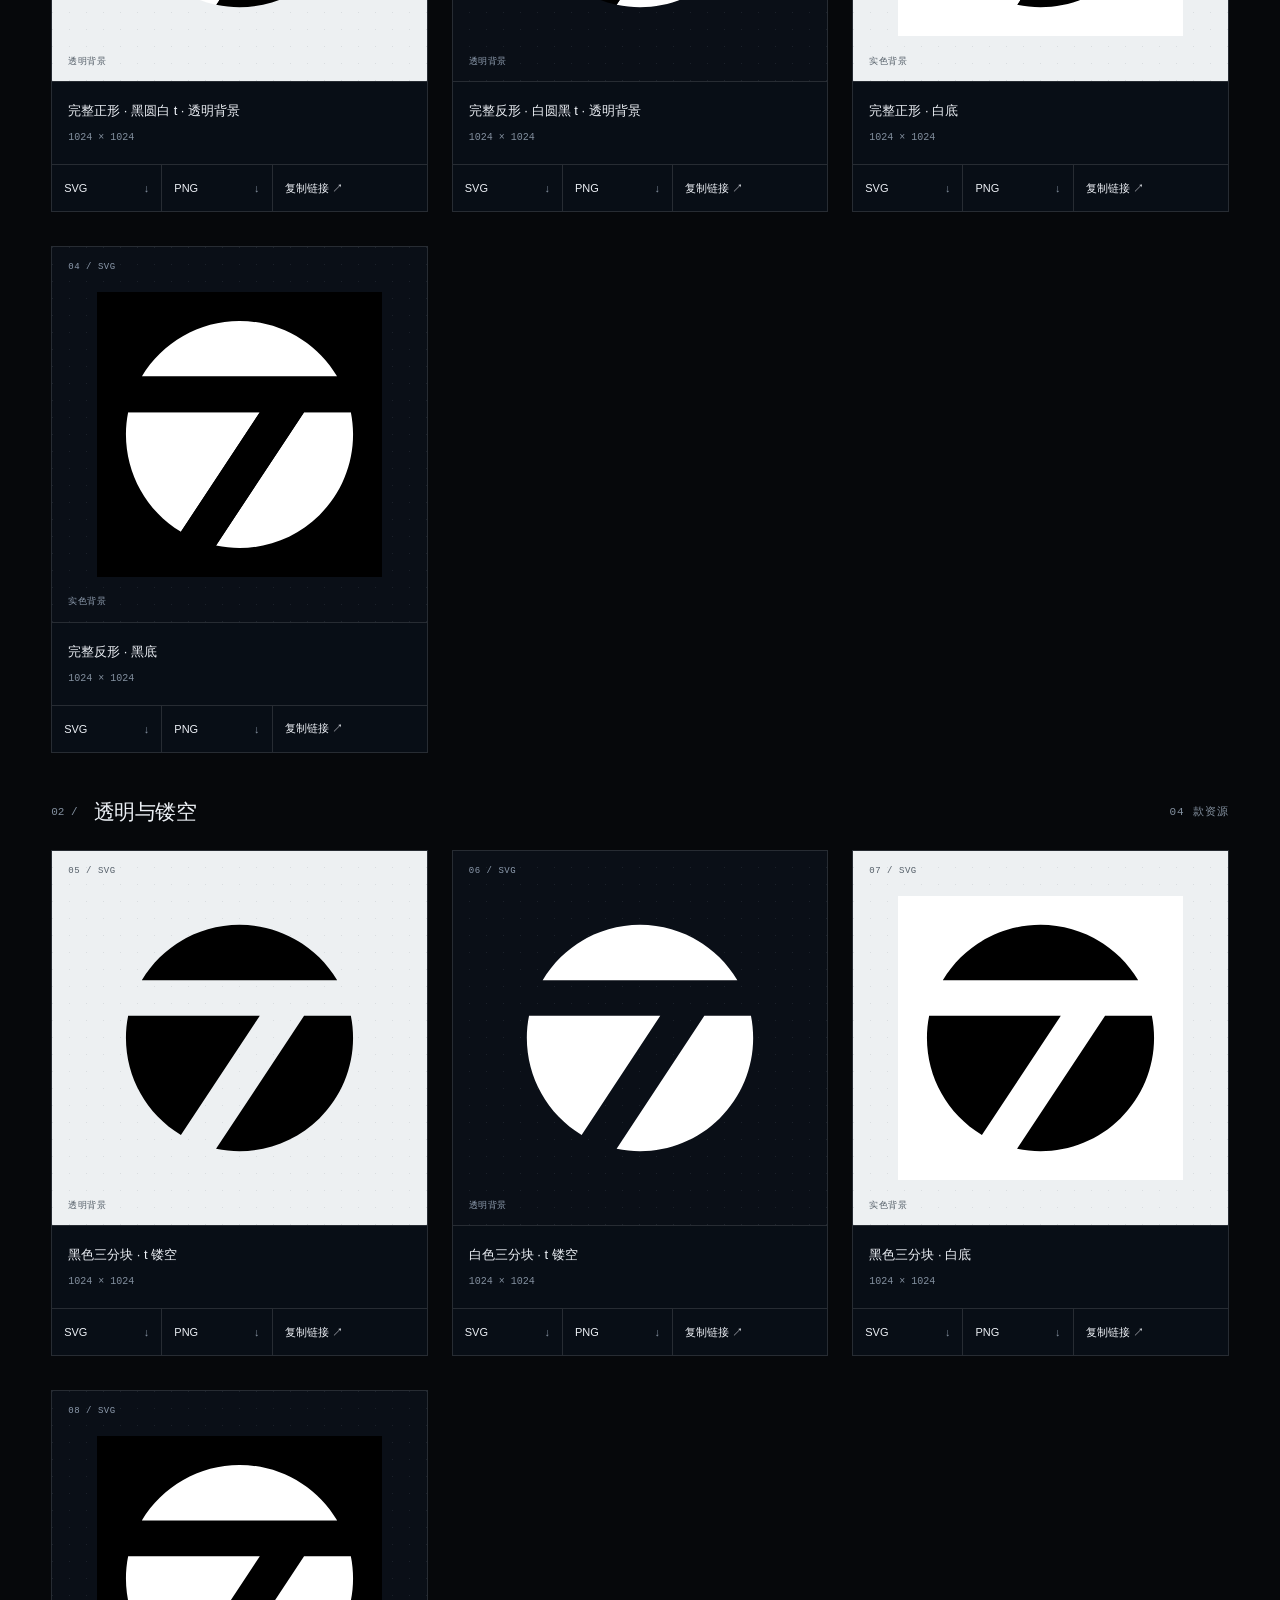
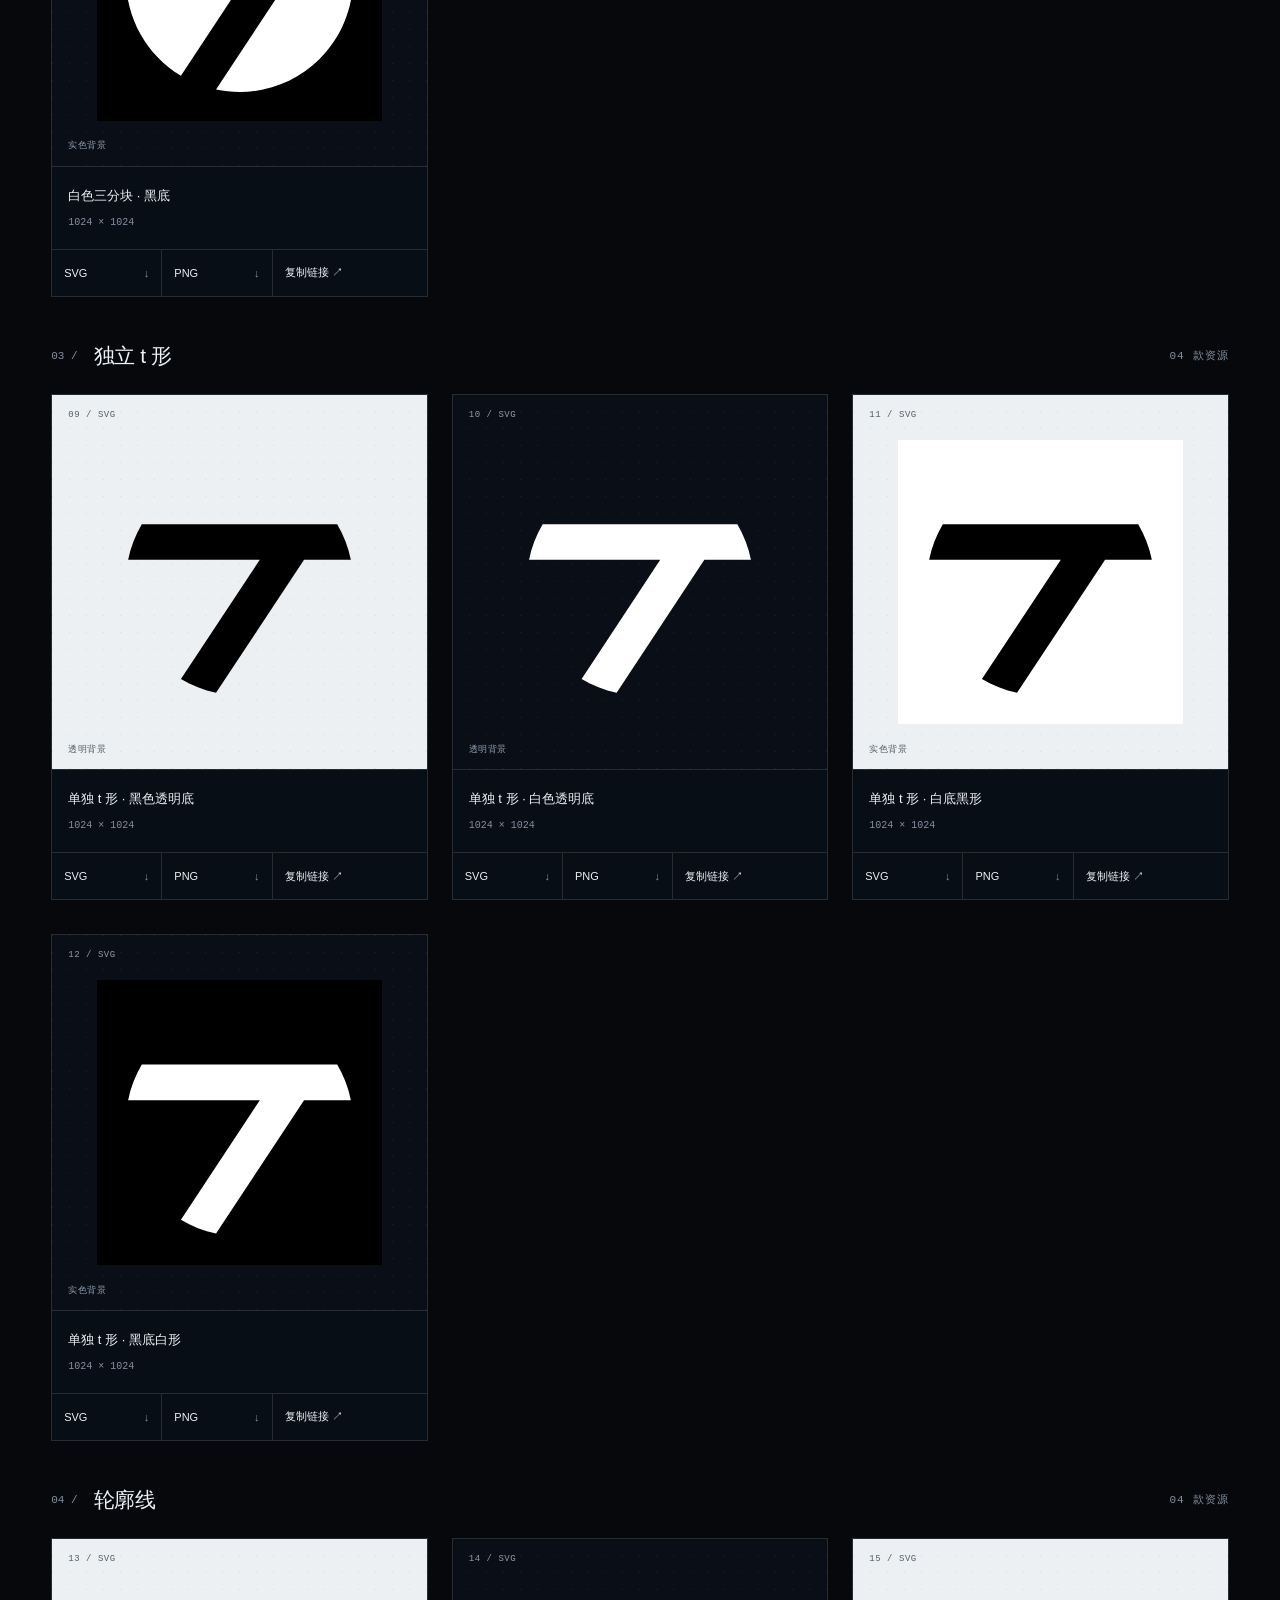
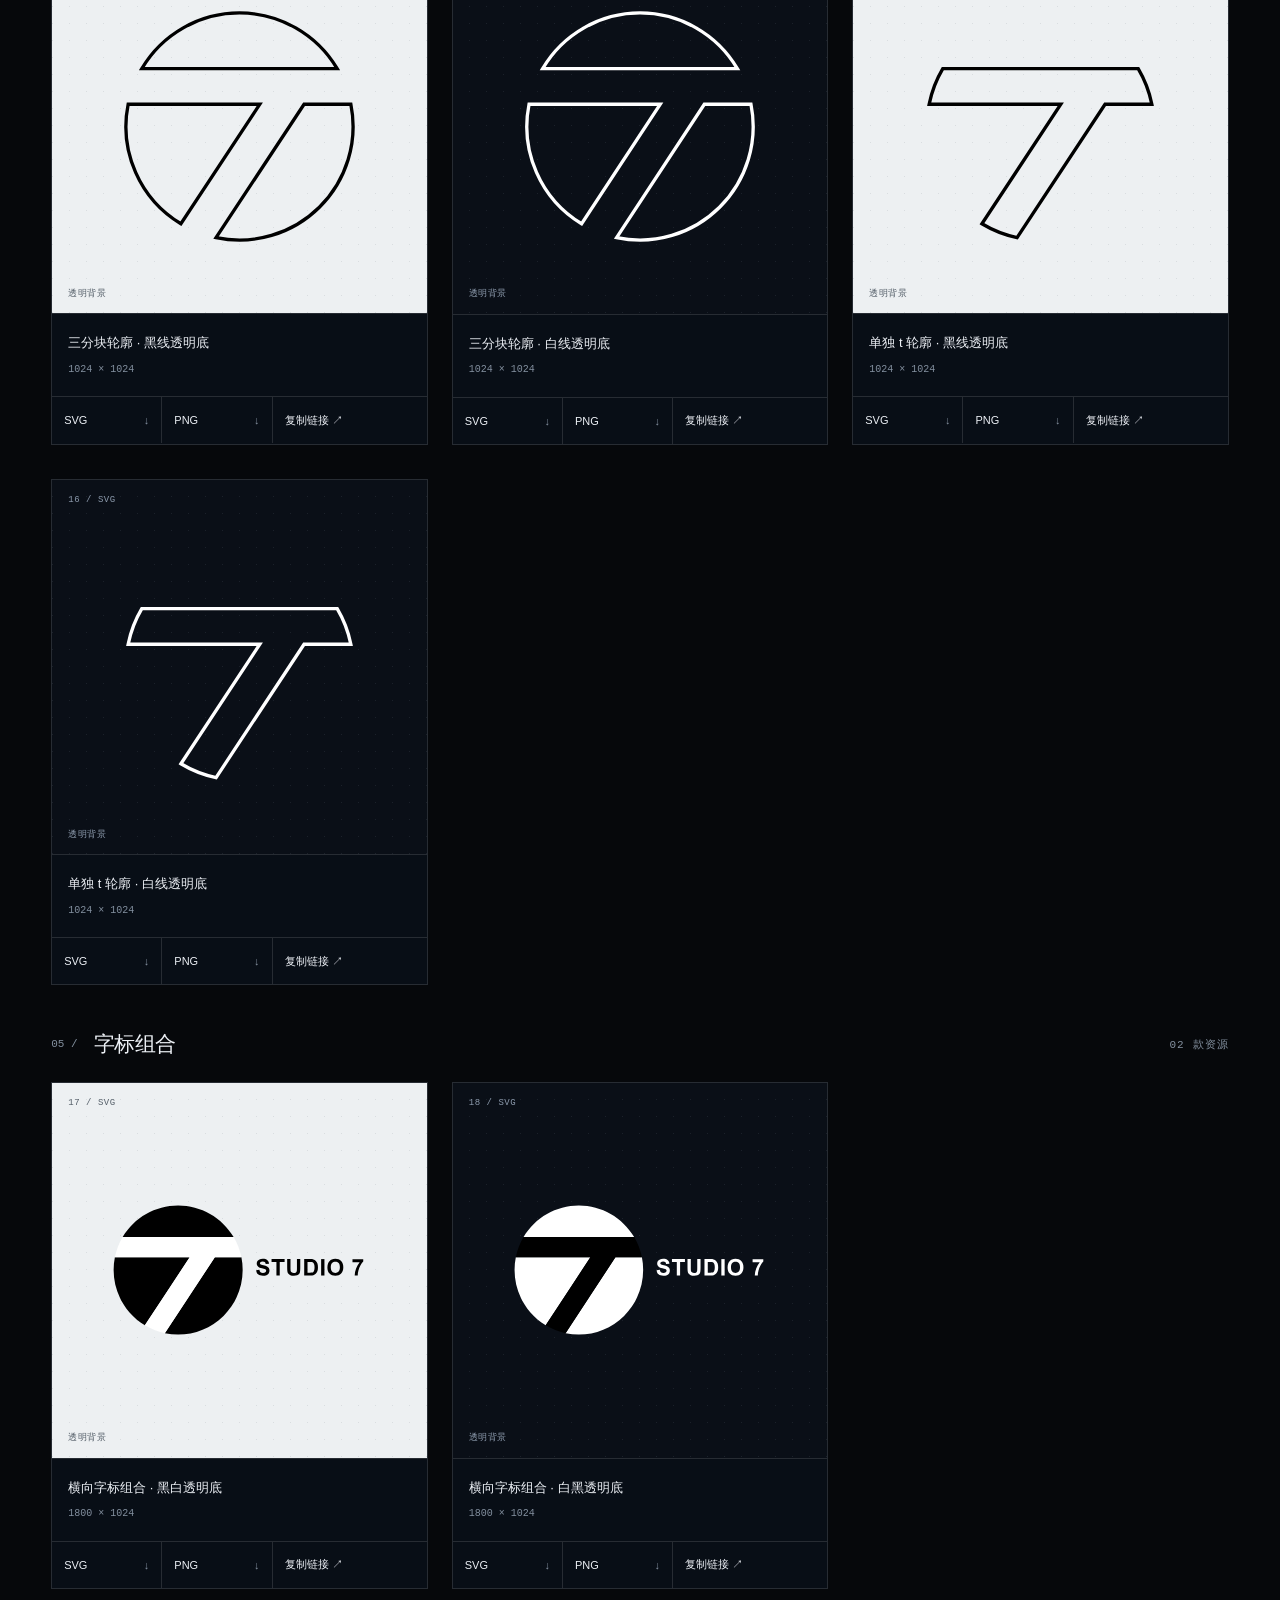
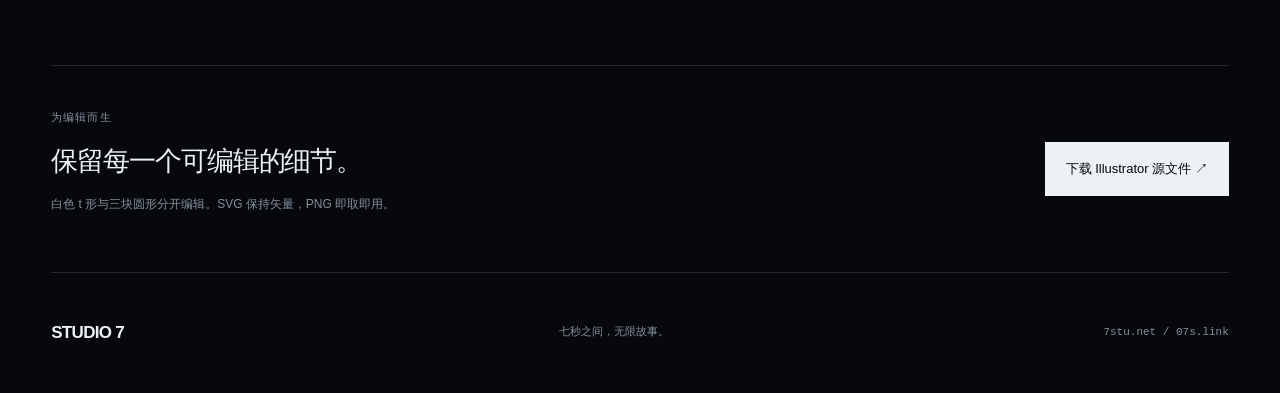
==== commit f8a78555: "Enhance identity motion and add Chinese, English and Korean language support" ====
--- a/test.html
+++ b/test.html
@@ -1,2 +1,2 @@
 <!doctype html>
-<html lang="zh-CN" data-theme="dark"><head><meta charset="utf-8"><meta name="viewport" content="width=device-width,initial-scale=1"><meta name="theme-color" content="#06080b"><meta name="description" content="STUDIO 7 · C / SPLIT 品牌资源库。18 款可编辑 SVG 与高清 PNG，正反、镂空、独立 t 形、轮廓和组合字标。"><title>STUDIO 7 — Identity in motion.</title><link rel="icon" href="logo/studio7.svg" type="image/svg+xml"><link rel="stylesheet" href="assets/identity.css"></head><body><a class="skip" href="#library">跳到 Logo 资源</a><canvas id="field" aria-hidden="true"></canvas><div class="page"><header class="topbar"><a href="#top" class="brand"><img src="logo/studio7-white.svg" width="25" height="25" alt=""><span>STUDIO 7</span></a><span class="top-label">IDENTITY / RESOURCE LIBRARY</span><div class="controls"><button id="motion" type="button" aria-pressed="false">暂停动态</button><button id="theme" type="button" aria-pressed="false">浅色模式</button></div></header><main id="top"><section class="hero"><div class="hero-copy"><div class="eyebrow"><span class="live-dot"></span> C / SPLIT — CURRENT IDENTITY</div><h1>SEVEN.<br><span>IN MOTION.</span></h1><p class="hero-intro">一个圆，一道切分。<br>从品牌符号，到无限叙事。</p><p class="hero-manifesto">SEVEN IS MORE THAN A NUMBER.</p><div class="hero-actions"><a class="primary" href="#library">浏览全部 18 款 <span>↓</span></a><a href="logo/studio7-c/source/studio7-c.ai" download>AI 源文件 ↗</a></div></div><div class="hero-art"><canvas id="heroCanvas" role="img" aria-label="由 ASCII 字符组成的动态 C / SPLIT 标志"></canvas><img class="canvas-fallback" src="logo/studio7-white.svg" alt="C / SPLIT 标志"><div class="art-tools"><div class="render-modes" role="group" aria-label="字符渲染方式"><button data-mode="ascii" aria-pressed="true">ASCII</button><button data-mode="dither" aria-pressed="false">DITHER</button><button data-mode="halftone" aria-pressed="false">HALFTONE</button></div><span>移动点亮 · 点击涟漪</span></div></div><div class="hero-footer"><span>7stu.net / 07s.link</span><span>18 VECTORS · BLACK & WHITE · EDITABLE</span><span>SCROLL TO EXPLORE ↓</span></div></section><section class="library-intro" id="library"><div><p class="eyebrow">THE IDENTITY COLLECTION</p><h2>同一符号，<br>不同表达。</h2></div><div class="library-description"><p>18 款全部展开。选择适合背景的版本，<br>直接下载 SVG 或高清 PNG。</p><p>独立 t 形即原标志的白色部分；<br>深浅底板仅供预览，实际背景以版本名称为准。</p></div></section><nav class="category-nav" aria-label="资源分类"><a href="#positive"><span>01</span> 正形与反形</a><a href="#cutout"><span>02</span> 透明与镂空</a><a href="#t-shape"><span>03</span> 独立 t 形</a><a href="#outline"><span>04</span> 轮廓线</a><a href="#lockup"><span>05</span> 字标组合</a></nav><section class="collection" id="positive" aria-labelledby="title-positive"><div class="section-heading"><div><span class="index-number">01 /</span><h2 id="title-positive">正形与反形</h2></div><span class="mono">04 ASSETS</span></div><div class="asset-grid"><article class="asset"><div class="sample on-light"><span class="asset-number">01 / SVG</span><img src="logo/studio7-c/svg/01-full-positive-transparent.svg" width="1024" height="1024" alt="完整正形 · 黑圆白 t · 透明背景" loading="lazy" decoding="async"><span class="sample-caption">TRANSPARENT</span></div><div class="asset-meta"><h3>完整正形 · 黑圆白 t · 透明背景</h3><span>1024 × 1024</span></div><div class="asset-actions"><a href="logo/studio7-c/svg/01-full-positive-transparent.svg" download>SVG <span>↓</span></a><a href="logo/studio7-c/png/01-full-positive-transparent.png" download>PNG <span>↓</span></a><button type="button" data-copy="logo/studio7-c/svg/01-full-positive-transparent.svg" aria-label="复制完整正形 · 黑圆白 t · 透明背景的 SVG 地址">复制链接 <span>↗</span></button></div></article><article class="asset"><div class="sample on-dark"><span class="asset-number">02 / SVG</span><img src="logo/studio7-c/svg/02-full-reverse-transparent.svg" width="1024" height="1024" alt="完整反形 · 白圆黑 t · 透明背景" loading="lazy" decoding="async"><span class="sample-caption">TRANSPARENT</span></div><div class="asset-meta"><h3>完整反形 · 白圆黑 t · 透明背景</h3><span>1024 × 1024</span></div><div class="asset-actions"><a href="logo/studio7-c/svg/02-full-reverse-transparent.svg" download>SVG <span>↓</span></a><a href="logo/studio7-c/png/02-full-reverse-transparent.png" download>PNG <span>↓</span></a><button type="button" data-copy="logo/studio7-c/svg/02-full-reverse-transparent.svg" aria-label="复制完整反形 · 白圆黑 t · 透明背景的 SVG 地址">复制链接 <span>↗</span></button></div></article><article class="asset"><div class="sample on-light"><span class="asset-number">03 / SVG</span><img src="logo/studio7-c/svg/03-full-positive-white-bg.svg" width="1024" height="1024" alt="完整正形 · 白底" loading="lazy" decoding="async"><span class="sample-caption">SOLID BACKGROUND</span></div><div class="asset-meta"><h3>完整正形 · 白底</h3><span>1024 × 1024</span></div><div class="asset-actions"><a href="logo/studio7-c/svg/03-full-positive-white-bg.svg" download>SVG <span>↓</span></a><a href="logo/studio7-c/png/03-full-positive-white-bg.png" download>PNG <span>↓</span></a><button type="button" data-copy="logo/studio7-c/svg/03-full-positive-white-bg.svg" aria-label="复制完整正形 · 白底的 SVG 地址">复制链接 <span>↗</span></button></div></article><article class="asset"><div class="sample on-dark"><span class="asset-number">04 / SVG</span><img src="logo/studio7-c/svg/04-full-reverse-black-bg.svg" width="1024" height="1024" alt="完整反形 · 黑底" loading="lazy" decoding="async"><span class="sample-caption">SOLID BACKGROUND</span></div><div class="asset-meta"><h3>完整反形 · 黑底</h3><span>1024 × 1024</span></div><div class="asset-actions"><a href="logo/studio7-c/svg/04-full-reverse-black-bg.svg" download>SVG <span>↓</span></a><a href="logo/studio7-c/png/04-full-reverse-black-bg.png" download>PNG <span>↓</span></a><button type="button" data-copy="logo/studio7-c/svg/04-full-reverse-black-bg.svg" aria-label="复制完整反形 · 黑底的 SVG 地址">复制链接 <span>↗</span></button></div></article></div></section><section class="collection" id="cutout" aria-labelledby="title-cutout"><div class="section-heading"><div><span class="index-number">02 /</span><h2 id="title-cutout">透明与镂空</h2></div><span class="mono">04 ASSETS</span></div><div class="asset-grid"><article class="asset"><div class="sample on-light"><span class="asset-number">05 / SVG</span><img src="logo/studio7-c/svg/05-split-black-transparent.svg" width="1024" height="1024" alt="黑色三分块 · t 镂空" loading="lazy" decoding="async"><span class="sample-caption">TRANSPARENT</span></div><div class="asset-meta"><h3>黑色三分块 · t 镂空</h3><span>1024 × 1024</span></div><div class="asset-actions"><a href="logo/studio7-c/svg/05-split-black-transparent.svg" download>SVG <span>↓</span></a><a href="logo/studio7-c/png/05-split-black-transparent.png" download>PNG <span>↓</span></a><button type="button" data-copy="logo/studio7-c/svg/05-split-black-transparent.svg" aria-label="复制黑色三分块 · t 镂空的 SVG 地址">复制链接 <span>↗</span></button></div></article><article class="asset"><div class="sample on-dark"><span class="asset-number">06 / SVG</span><img src="logo/studio7-c/svg/06-split-white-transparent.svg" width="1024" height="1024" alt="白色三分块 · t 镂空" loading="lazy" decoding="async"><span class="sample-caption">TRANSPARENT</span></div><div class="asset-meta"><h3>白色三分块 · t 镂空</h3><span>1024 × 1024</span></div><div class="asset-actions"><a href="logo/studio7-c/svg/06-split-white-transparent.svg" download>SVG <span>↓</span></a><a href="logo/studio7-c/png/06-split-white-transparent.png" download>PNG <span>↓</span></a><button type="button" data-copy="logo/studio7-c/svg/06-split-white-transparent.svg" aria-label="复制白色三分块 · t 镂空的 SVG 地址">复制链接 <span>↗</span></button></div></article><article class="asset"><div class="sample on-light"><span class="asset-number">07 / SVG</span><img src="logo/studio7-c/svg/07-split-black-white-bg.svg" width="1024" height="1024" alt="黑色三分块 · 白底" loading="lazy" decoding="async"><span class="sample-caption">SOLID BACKGROUND</span></div><div class="asset-meta"><h3>黑色三分块 · 白底</h3><span>1024 × 1024</span></div><div class="asset-actions"><a href="logo/studio7-c/svg/07-split-black-white-bg.svg" download>SVG <span>↓</span></a><a href="logo/studio7-c/png/07-split-black-white-bg.png" download>PNG <span>↓</span></a><button type="button" data-copy="logo/studio7-c/svg/07-split-black-white-bg.svg" aria-label="复制黑色三分块 · 白底的 SVG 地址">复制链接 <span>↗</span></button></div></article><article class="asset"><div class="sample on-dark"><span class="asset-number">08 / SVG</span><img src="logo/studio7-c/svg/08-split-white-black-bg.svg" width="1024" height="1024" alt="白色三分块 · 黑底" loading="lazy" decoding="async"><span class="sample-caption">SOLID BACKGROUND</span></div><div class="asset-meta"><h3>白色三分块 · 黑底</h3><span>1024 × 1024</span></div><div class="asset-actions"><a href="logo/studio7-c/svg/08-split-white-black-bg.svg" download>SVG <span>↓</span></a><a href="logo/studio7-c/png/08-split-white-black-bg.png" download>PNG <span>↓</span></a><button type="button" data-copy="logo/studio7-c/svg/08-split-white-black-bg.svg" aria-label="复制白色三分块 · 黑底的 SVG 地址">复制链接 <span>↗</span></button></div></article></div></section><section class="collection" id="t-shape" aria-labelledby="title-t-shape"><div class="section-heading"><div><span class="index-number">03 /</span><h2 id="title-t-shape">独立 t 形</h2></div><span class="mono">04 ASSETS</span></div><div class="asset-grid"><article class="asset"><div class="sample on-light"><span class="asset-number">09 / SVG</span><img src="logo/studio7-c/svg/09-t-black-transparent.svg" width="1024" height="1024" alt="单独 t 形 · 黑色透明底" loading="lazy" decoding="async"><span class="sample-caption">TRANSPARENT</span></div><div class="asset-meta"><h3>单独 t 形 · 黑色透明底</h3><span>1024 × 1024</span></div><div class="asset-actions"><a href="logo/studio7-c/svg/09-t-black-transparent.svg" download>SVG <span>↓</span></a><a href="logo/studio7-c/png/09-t-black-transparent.png" download>PNG <span>↓</span></a><button type="button" data-copy="logo/studio7-c/svg/09-t-black-transparent.svg" aria-label="复制单独 t 形 · 黑色透明底的 SVG 地址">复制链接 <span>↗</span></button></div></article><article class="asset"><div class="sample on-dark"><span class="asset-number">10 / SVG</span><img src="logo/studio7-c/svg/10-t-white-transparent.svg" width="1024" height="1024" alt="单独 t 形 · 白色透明底" loading="lazy" decoding="async"><span class="sample-caption">TRANSPARENT</span></div><div class="asset-meta"><h3>单独 t 形 · 白色透明底</h3><span>1024 × 1024</span></div><div class="asset-actions"><a href="logo/studio7-c/svg/10-t-white-transparent.svg" download>SVG <span>↓</span></a><a href="logo/studio7-c/png/10-t-white-transparent.png" download>PNG <span>↓</span></a><button type="button" data-copy="logo/studio7-c/svg/10-t-white-transparent.svg" aria-label="复制单独 t 形 · 白色透明底的 SVG 地址">复制链接 <span>↗</span></button></div></article><article class="asset"><div class="sample on-light"><span class="asset-number">11 / SVG</span><img src="logo/studio7-c/svg/11-t-black-white-bg.svg" width="1024" height="1024" alt="单独 t 形 · 白底黑形" loading="lazy" decoding="async"><span class="sample-caption">SOLID BACKGROUND</span></div><div class="asset-meta"><h3>单独 t 形 · 白底黑形</h3><span>1024 × 1024</span></div><div class="asset-actions"><a href="logo/studio7-c/svg/11-t-black-white-bg.svg" download>SVG <span>↓</span></a><a href="logo/studio7-c/png/11-t-black-white-bg.png" download>PNG <span>↓</span></a><button type="button" data-copy="logo/studio7-c/svg/11-t-black-white-bg.svg" aria-label="复制单独 t 形 · 白底黑形的 SVG 地址">复制链接 <span>↗</span></button></div></article><article class="asset"><div class="sample on-dark"><span class="asset-number">12 / SVG</span><img src="logo/studio7-c/svg/12-t-white-black-bg.svg" width="1024" height="1024" alt="单独 t 形 · 黑底白形" loading="lazy" decoding="async"><span class="sample-caption">SOLID BACKGROUND</span></div><div class="asset-meta"><h3>单独 t 形 · 黑底白形</h3><span>1024 × 1024</span></div><div class="asset-actions"><a href="logo/studio7-c/svg/12-t-white-black-bg.svg" download>SVG <span>↓</span></a><a href="logo/studio7-c/png/12-t-white-black-bg.png" download>PNG <span>↓</span></a><button type="button" data-copy="logo/studio7-c/svg/12-t-white-black-bg.svg" aria-label="复制单独 t 形 · 黑底白形的 SVG 地址">复制链接 <span>↗</span></button></div></article></div></section><section class="collection" id="outline" aria-labelledby="title-outline"><div class="section-heading"><div><span class="index-number">04 /</span><h2 id="title-outline">轮廓线</h2></div><span class="mono">04 ASSETS</span></div><div class="asset-grid"><article class="asset"><div class="sample on-light"><span class="asset-number">13 / SVG</span><img src="logo/studio7-c/svg/13-split-outline-black.svg" width="1024" height="1024" alt="三分块轮廓 · 黑线透明底" loading="lazy" decoding="async"><span class="sample-caption">TRANSPARENT</span></div><div class="asset-meta"><h3>三分块轮廓 · 黑线透明底</h3><span>1024 × 1024</span></div><div class="asset-actions"><a href="logo/studio7-c/svg/13-split-outline-black.svg" download>SVG <span>↓</span></a><a href="logo/studio7-c/png/13-split-outline-black.png" download>PNG <span>↓</span></a><button type="button" data-copy="logo/studio7-c/svg/13-split-outline-black.svg" aria-label="复制三分块轮廓 · 黑线透明底的 SVG 地址">复制链接 <span>↗</span></button></div></article><article class="asset"><div class="sample on-dark"><span class="asset-number">14 / SVG</span><img src="logo/studio7-c/svg/14-split-outline-white.svg" width="1024" height="1024" alt="三分块轮廓 · 白线透明底" loading="lazy" decoding="async"><span class="sample-caption">TRANSPARENT</span></div><div class="asset-meta"><h3>三分块轮廓 · 白线透明底</h3><span>1024 × 1024</span></div><div class="asset-actions"><a href="logo/studio7-c/svg/14-split-outline-white.svg" download>SVG <span>↓</span></a><a href="logo/studio7-c/png/14-split-outline-white.png" download>PNG <span>↓</span></a><button type="button" data-copy="logo/studio7-c/svg/14-split-outline-white.svg" aria-label="复制三分块轮廓 · 白线透明底的 SVG 地址">复制链接 <span>↗</span></button></div></article><article class="asset"><div class="sample on-light"><span class="asset-number">15 / SVG</span><img src="logo/studio7-c/svg/15-t-outline-black.svg" width="1024" height="1024" alt="单独 t 轮廓 · 黑线透明底" loading="lazy" decoding="async"><span class="sample-caption">TRANSPARENT</span></div><div class="asset-meta"><h3>单独 t 轮廓 · 黑线透明底</h3><span>1024 × 1024</span></div><div class="asset-actions"><a href="logo/studio7-c/svg/15-t-outline-black.svg" download>SVG <span>↓</span></a><a href="logo/studio7-c/png/15-t-outline-black.png" download>PNG <span>↓</span></a><button type="button" data-copy="logo/studio7-c/svg/15-t-outline-black.svg" aria-label="复制单独 t 轮廓 · 黑线透明底的 SVG 地址">复制链接 <span>↗</span></button></div></article><article class="asset"><div class="sample on-dark"><span class="asset-number">16 / SVG</span><img src="logo/studio7-c/svg/16-t-outline-white.svg" width="1024" height="1024" alt="单独 t 轮廓 · 白线透明底" loading="lazy" decoding="async"><span class="sample-caption">TRANSPARENT</span></div><div class="asset-meta"><h3>单独 t 轮廓 · 白线透明底</h3><span>1024 × 1024</span></div><div class="asset-actions"><a href="logo/studio7-c/svg/16-t-outline-white.svg" download>SVG <span>↓</span></a><a href="logo/studio7-c/png/16-t-outline-white.png" download>PNG <span>↓</span></a><button type="button" data-copy="logo/studio7-c/svg/16-t-outline-white.svg" aria-label="复制单独 t 轮廓 · 白线透明底的 SVG 地址">复制链接 <span>↗</span></button></div></article></div></section><section class="collection" id="lockup" aria-labelledby="title-lockup"><div class="section-heading"><div><span class="index-number">05 /</span><h2 id="title-lockup">字标组合</h2></div><span class="mono">02 ASSETS</span></div><div class="asset-grid"><article class="asset"><div class="sample on-light"><span class="asset-number">17 / SVG</span><img src="logo/studio7-c/svg/17-lockup-positive.svg" width="1800" height="1024" alt="横向字标组合 · 黑白透明底" loading="lazy" decoding="async"><span class="sample-caption">TRANSPARENT</span></div><div class="asset-meta"><h3>横向字标组合 · 黑白透明底</h3><span>1800 × 1024</span></div><div class="asset-actions"><a href="logo/studio7-c/svg/17-lockup-positive.svg" download>SVG <span>↓</span></a><a href="logo/studio7-c/png/17-lockup-positive.png" download>PNG <span>↓</span></a><button type="button" data-copy="logo/studio7-c/svg/17-lockup-positive.svg" aria-label="复制横向字标组合 · 黑白透明底的 SVG 地址">复制链接 <span>↗</span></button></div></article><article class="asset"><div class="sample on-dark"><span class="asset-number">18 / SVG</span><img src="logo/studio7-c/svg/18-lockup-reverse.svg" width="1800" height="1024" alt="横向字标组合 · 白黑透明底" loading="lazy" decoding="async"><span class="sample-caption">TRANSPARENT</span></div><div class="asset-meta"><h3>横向字标组合 · 白黑透明底</h3><span>1800 × 1024</span></div><div class="asset-actions"><a href="logo/studio7-c/svg/18-lockup-reverse.svg" download>SVG <span>↓</span></a><a href="logo/studio7-c/png/18-lockup-reverse.png" download>PNG <span>↓</span></a><button type="button" data-copy="logo/studio7-c/svg/18-lockup-reverse.svg" aria-label="复制横向字标组合 · 白黑透明底的 SVG 地址">复制链接 <span>↗</span></button></div></article></div></section><section class="source-banner"><div><p class="eyebrow">MADE TO BE EDITED</p><h2>保留每一个可编辑的细节。</h2><p>白色 t 形与三块圆形分开编辑。SVG 保持矢量，PNG 即取即用。</p></div><a href="logo/studio7-c/source/studio7-c.ai" download class="primary">下载 Illustrator 源文件 ↗</a></section></main><footer><a class="brand" href="#top">STUDIO 7</a><p>Seven Seconds, Infinite Stories.</p><span>7stu.net / 07s.link</span></footer></div><div id="status" role="status" aria-live="polite"></div><script src="assets/identity.js" defer></script></body></html>+<html lang="zh-CN" data-theme="dark"><head><meta charset="utf-8"><meta name="viewport" content="width=device-width,initial-scale=1"><meta name="theme-color" content="#06080b"><meta name="description" content="STUDIO 7 · C / SPLIT 品牌资源库。18 款可编辑 SVG 与高清 PNG，正反、镂空、独立 t 形、轮廓和组合字标。"><title>STUDIO 7 — Identity in motion.</title><link rel="icon" href="logo/studio7.svg" type="image/svg+xml"><link rel="stylesheet" href="assets/identity.css"></head><body><a class="skip" href="#library">跳到 Logo 资源</a><canvas id="field" aria-hidden="true"></canvas><div class="page"><header class="topbar"><a href="#top" class="brand"><img src="logo/studio7-white.svg" width="25" height="25" alt=""><span>STUDIO 7</span></a><span class="top-label">IDENTITY / RESOURCE LIBRARY</span><div class="controls"><div class="languages" role="group" aria-label="语言"><button data-lang="zh" lang="zh-CN" aria-pressed="true">中文</button><button data-lang="en" lang="en" aria-pressed="false">EN</button><button data-lang="ko" lang="ko" aria-pressed="false">한국어</button></div><button id="motion" type="button" aria-pressed="false">暂停动态</button><button id="theme" type="button" aria-pressed="false">浅色模式</button></div></header><main id="top"><section class="hero"><div class="hero-copy"><div class="eyebrow"><span class="live-dot"></span> C / SPLIT — CURRENT IDENTITY</div><h1>SEVEN.<br><span>IN MOTION.</span></h1><p class="hero-intro">一个圆，一道切分。<br>从品牌符号，到无限叙事。</p><p class="hero-manifesto">SEVEN IS MORE THAN A NUMBER.</p><div class="hero-actions"><a class="primary" href="#library">浏览全部 18 款 <span>↓</span></a><a href="logo/studio7-c/source/studio7-c.ai" download>AI 源文件 ↗</a></div></div><div class="hero-art"><canvas id="heroCanvas" role="img" aria-label="由 ASCII 字符组成的动态 C / SPLIT 标志"></canvas><img class="canvas-fallback" src="logo/studio7-white.svg" alt="C / SPLIT 标志"><div class="art-tools"><div class="render-modes" role="group" aria-label="字符渲染方式"><button data-mode="ascii" aria-pressed="true">ASCII</button><button data-mode="dither" aria-pressed="false">DITHER</button><button data-mode="halftone" aria-pressed="false">HALFTONE</button><button data-mode="braille" aria-pressed="false">BRAILLE</button></div><span>移动点亮 · 点击涟漪</span></div></div><div class="hero-footer"><span>7stu.net / 07s.link</span><span>18 VECTORS · BLACK & WHITE · EDITABLE</span><span>SCROLL TO EXPLORE ↓</span></div></section><section class="library-intro" id="library"><div><p class="eyebrow">THE IDENTITY COLLECTION</p><h2>同一符号，<br>不同表达。</h2></div><div class="library-description"><p>18 款全部展开。选择适合背景的版本，<br>直接下载 SVG 或高清 PNG。</p><p>独立 t 形即原标志的白色部分；<br>深浅底板仅供预览，实际背景以版本名称为准。</p></div></section><nav class="category-nav" aria-label="资源分类"><a href="#positive"><span>01</span> 正形与反形</a><a href="#cutout"><span>02</span> 透明与镂空</a><a href="#t-shape"><span>03</span> 独立 t 形</a><a href="#outline"><span>04</span> 轮廓线</a><a href="#lockup"><span>05</span> 字标组合</a></nav><section class="collection" id="positive" aria-labelledby="title-positive"><div class="section-heading"><div><span class="index-number">01 /</span><h2 id="title-positive">正形与反形</h2></div><span class="mono">04 ASSETS</span></div><div class="asset-grid"><article class="asset"><div class="sample on-light"><span class="asset-number">01 / SVG</span><img src="logo/studio7-c/svg/01-full-positive-transparent.svg" width="1024" height="1024" alt="完整正形 · 黑圆白 t · 透明背景" loading="lazy" decoding="async"><span class="sample-caption">TRANSPARENT</span></div><div class="asset-meta"><h3>完整正形 · 黑圆白 t · 透明背景</h3><span>1024 × 1024</span></div><div class="asset-actions"><a href="logo/studio7-c/svg/01-full-positive-transparent.svg" download>SVG <span>↓</span></a><a href="logo/studio7-c/png/01-full-positive-transparent.png" download>PNG <span>↓</span></a><button type="button" data-copy="logo/studio7-c/svg/01-full-positive-transparent.svg" aria-label="复制完整正形 · 黑圆白 t · 透明背景的 SVG 地址">复制链接 <span>↗</span></button></div></article><article class="asset"><div class="sample on-dark"><span class="asset-number">02 / SVG</span><img src="logo/studio7-c/svg/02-full-reverse-transparent.svg" width="1024" height="1024" alt="完整反形 · 白圆黑 t · 透明背景" loading="lazy" decoding="async"><span class="sample-caption">TRANSPARENT</span></div><div class="asset-meta"><h3>完整反形 · 白圆黑 t · 透明背景</h3><span>1024 × 1024</span></div><div class="asset-actions"><a href="logo/studio7-c/svg/02-full-reverse-transparent.svg" download>SVG <span>↓</span></a><a href="logo/studio7-c/png/02-full-reverse-transparent.png" download>PNG <span>↓</span></a><button type="button" data-copy="logo/studio7-c/svg/02-full-reverse-transparent.svg" aria-label="复制完整反形 · 白圆黑 t · 透明背景的 SVG 地址">复制链接 <span>↗</span></button></div></article><article class="asset"><div class="sample on-light"><span class="asset-number">03 / SVG</span><img src="logo/studio7-c/svg/03-full-positive-white-bg.svg" width="1024" height="1024" alt="完整正形 · 白底" loading="lazy" decoding="async"><span class="sample-caption">SOLID BACKGROUND</span></div><div class="asset-meta"><h3>完整正形 · 白底</h3><span>1024 × 1024</span></div><div class="asset-actions"><a href="logo/studio7-c/svg/03-full-positive-white-bg.svg" download>SVG <span>↓</span></a><a href="logo/studio7-c/png/03-full-positive-white-bg.png" download>PNG <span>↓</span></a><button type="button" data-copy="logo/studio7-c/svg/03-full-positive-white-bg.svg" aria-label="复制完整正形 · 白底的 SVG 地址">复制链接 <span>↗</span></button></div></article><article class="asset"><div class="sample on-dark"><span class="asset-number">04 / SVG</span><img src="logo/studio7-c/svg/04-full-reverse-black-bg.svg" width="1024" height="1024" alt="完整反形 · 黑底" loading="lazy" decoding="async"><span class="sample-caption">SOLID BACKGROUND</span></div><div class="asset-meta"><h3>完整反形 · 黑底</h3><span>1024 × 1024</span></div><div class="asset-actions"><a href="logo/studio7-c/svg/04-full-reverse-black-bg.svg" download>SVG <span>↓</span></a><a href="logo/studio7-c/png/04-full-reverse-black-bg.png" download>PNG <span>↓</span></a><button type="button" data-copy="logo/studio7-c/svg/04-full-reverse-black-bg.svg" aria-label="复制完整反形 · 黑底的 SVG 地址">复制链接 <span>↗</span></button></div></article></div></section><section class="collection" id="cutout" aria-labelledby="title-cutout"><div class="section-heading"><div><span class="index-number">02 /</span><h2 id="title-cutout">透明与镂空</h2></div><span class="mono">04 ASSETS</span></div><div class="asset-grid"><article class="asset"><div class="sample on-light"><span class="asset-number">05 / SVG</span><img src="logo/studio7-c/svg/05-split-black-transparent.svg" width="1024" height="1024" alt="黑色三分块 · t 镂空" loading="lazy" decoding="async"><span class="sample-caption">TRANSPARENT</span></div><div class="asset-meta"><h3>黑色三分块 · t 镂空</h3><span>1024 × 1024</span></div><div class="asset-actions"><a href="logo/studio7-c/svg/05-split-black-transparent.svg" download>SVG <span>↓</span></a><a href="logo/studio7-c/png/05-split-black-transparent.png" download>PNG <span>↓</span></a><button type="button" data-copy="logo/studio7-c/svg/05-split-black-transparent.svg" aria-label="复制黑色三分块 · t 镂空的 SVG 地址">复制链接 <span>↗</span></button></div></article><article class="asset"><div class="sample on-dark"><span class="asset-number">06 / SVG</span><img src="logo/studio7-c/svg/06-split-white-transparent.svg" width="1024" height="1024" alt="白色三分块 · t 镂空" loading="lazy" decoding="async"><span class="sample-caption">TRANSPARENT</span></div><div class="asset-meta"><h3>白色三分块 · t 镂空</h3><span>1024 × 1024</span></div><div class="asset-actions"><a href="logo/studio7-c/svg/06-split-white-transparent.svg" download>SVG <span>↓</span></a><a href="logo/studio7-c/png/06-split-white-transparent.png" download>PNG <span>↓</span></a><button type="button" data-copy="logo/studio7-c/svg/06-split-white-transparent.svg" aria-label="复制白色三分块 · t 镂空的 SVG 地址">复制链接 <span>↗</span></button></div></article><article class="asset"><div class="sample on-light"><span class="asset-number">07 / SVG</span><img src="logo/studio7-c/svg/07-split-black-white-bg.svg" width="1024" height="1024" alt="黑色三分块 · 白底" loading="lazy" decoding="async"><span class="sample-caption">SOLID BACKGROUND</span></div><div class="asset-meta"><h3>黑色三分块 · 白底</h3><span>1024 × 1024</span></div><div class="asset-actions"><a href="logo/studio7-c/svg/07-split-black-white-bg.svg" download>SVG <span>↓</span></a><a href="logo/studio7-c/png/07-split-black-white-bg.png" download>PNG <span>↓</span></a><button type="button" data-copy="logo/studio7-c/svg/07-split-black-white-bg.svg" aria-label="复制黑色三分块 · 白底的 SVG 地址">复制链接 <span>↗</span></button></div></article><article class="asset"><div class="sample on-dark"><span class="asset-number">08 / SVG</span><img src="logo/studio7-c/svg/08-split-white-black-bg.svg" width="1024" height="1024" alt="白色三分块 · 黑底" loading="lazy" decoding="async"><span class="sample-caption">SOLID BACKGROUND</span></div><div class="asset-meta"><h3>白色三分块 · 黑底</h3><span>1024 × 1024</span></div><div class="asset-actions"><a href="logo/studio7-c/svg/08-split-white-black-bg.svg" download>SVG <span>↓</span></a><a href="logo/studio7-c/png/08-split-white-black-bg.png" download>PNG <span>↓</span></a><button type="button" data-copy="logo/studio7-c/svg/08-split-white-black-bg.svg" aria-label="复制白色三分块 · 黑底的 SVG 地址">复制链接 <span>↗</span></button></div></article></div></section><section class="collection" id="t-shape" aria-labelledby="title-t-shape"><div class="section-heading"><div><span class="index-number">03 /</span><h2 id="title-t-shape">独立 t 形</h2></div><span class="mono">04 ASSETS</span></div><div class="asset-grid"><article class="asset"><div class="sample on-light"><span class="asset-number">09 / SVG</span><img src="logo/studio7-c/svg/09-t-black-transparent.svg" width="1024" height="1024" alt="单独 t 形 · 黑色透明底" loading="lazy" decoding="async"><span class="sample-caption">TRANSPARENT</span></div><div class="asset-meta"><h3>单独 t 形 · 黑色透明底</h3><span>1024 × 1024</span></div><div class="asset-actions"><a href="logo/studio7-c/svg/09-t-black-transparent.svg" download>SVG <span>↓</span></a><a href="logo/studio7-c/png/09-t-black-transparent.png" download>PNG <span>↓</span></a><button type="button" data-copy="logo/studio7-c/svg/09-t-black-transparent.svg" aria-label="复制单独 t 形 · 黑色透明底的 SVG 地址">复制链接 <span>↗</span></button></div></article><article class="asset"><div class="sample on-dark"><span class="asset-number">10 / SVG</span><img src="logo/studio7-c/svg/10-t-white-transparent.svg" width="1024" height="1024" alt="单独 t 形 · 白色透明底" loading="lazy" decoding="async"><span class="sample-caption">TRANSPARENT</span></div><div class="asset-meta"><h3>单独 t 形 · 白色透明底</h3><span>1024 × 1024</span></div><div class="asset-actions"><a href="logo/studio7-c/svg/10-t-white-transparent.svg" download>SVG <span>↓</span></a><a href="logo/studio7-c/png/10-t-white-transparent.png" download>PNG <span>↓</span></a><button type="button" data-copy="logo/studio7-c/svg/10-t-white-transparent.svg" aria-label="复制单独 t 形 · 白色透明底的 SVG 地址">复制链接 <span>↗</span></button></div></article><article class="asset"><div class="sample on-light"><span class="asset-number">11 / SVG</span><img src="logo/studio7-c/svg/11-t-black-white-bg.svg" width="1024" height="1024" alt="单独 t 形 · 白底黑形" loading="lazy" decoding="async"><span class="sample-caption">SOLID BACKGROUND</span></div><div class="asset-meta"><h3>单独 t 形 · 白底黑形</h3><span>1024 × 1024</span></div><div class="asset-actions"><a href="logo/studio7-c/svg/11-t-black-white-bg.svg" download>SVG <span>↓</span></a><a href="logo/studio7-c/png/11-t-black-white-bg.png" download>PNG <span>↓</span></a><button type="button" data-copy="logo/studio7-c/svg/11-t-black-white-bg.svg" aria-label="复制单独 t 形 · 白底黑形的 SVG 地址">复制链接 <span>↗</span></button></div></article><article class="asset"><div class="sample on-dark"><span class="asset-number">12 / SVG</span><img src="logo/studio7-c/svg/12-t-white-black-bg.svg" width="1024" height="1024" alt="单独 t 形 · 黑底白形" loading="lazy" decoding="async"><span class="sample-caption">SOLID BACKGROUND</span></div><div class="asset-meta"><h3>单独 t 形 · 黑底白形</h3><span>1024 × 1024</span></div><div class="asset-actions"><a href="logo/studio7-c/svg/12-t-white-black-bg.svg" download>SVG <span>↓</span></a><a href="logo/studio7-c/png/12-t-white-black-bg.png" download>PNG <span>↓</span></a><button type="button" data-copy="logo/studio7-c/svg/12-t-white-black-bg.svg" aria-label="复制单独 t 形 · 黑底白形的 SVG 地址">复制链接 <span>↗</span></button></div></article></div></section><section class="collection" id="outline" aria-labelledby="title-outline"><div class="section-heading"><div><span class="index-number">04 /</span><h2 id="title-outline">轮廓线</h2></div><span class="mono">04 ASSETS</span></div><div class="asset-grid"><article class="asset"><div class="sample on-light"><span class="asset-number">13 / SVG</span><img src="logo/studio7-c/svg/13-split-outline-black.svg" width="1024" height="1024" alt="三分块轮廓 · 黑线透明底" loading="lazy" decoding="async"><span class="sample-caption">TRANSPARENT</span></div><div class="asset-meta"><h3>三分块轮廓 · 黑线透明底</h3><span>1024 × 1024</span></div><div class="asset-actions"><a href="logo/studio7-c/svg/13-split-outline-black.svg" download>SVG <span>↓</span></a><a href="logo/studio7-c/png/13-split-outline-black.png" download>PNG <span>↓</span></a><button type="button" data-copy="logo/studio7-c/svg/13-split-outline-black.svg" aria-label="复制三分块轮廓 · 黑线透明底的 SVG 地址">复制链接 <span>↗</span></button></div></article><article class="asset"><div class="sample on-dark"><span class="asset-number">14 / SVG</span><img src="logo/studio7-c/svg/14-split-outline-white.svg" width="1024" height="1024" alt="三分块轮廓 · 白线透明底" loading="lazy" decoding="async"><span class="sample-caption">TRANSPARENT</span></div><div class="asset-meta"><h3>三分块轮廓 · 白线透明底</h3><span>1024 × 1024</span></div><div class="asset-actions"><a href="logo/studio7-c/svg/14-split-outline-white.svg" download>SVG <span>↓</span></a><a href="logo/studio7-c/png/14-split-outline-white.png" download>PNG <span>↓</span></a><button type="button" data-copy="logo/studio7-c/svg/14-split-outline-white.svg" aria-label="复制三分块轮廓 · 白线透明底的 SVG 地址">复制链接 <span>↗</span></button></div></article><article class="asset"><div class="sample on-light"><span class="asset-number">15 / SVG</span><img src="logo/studio7-c/svg/15-t-outline-black.svg" width="1024" height="1024" alt="单独 t 轮廓 · 黑线透明底" loading="lazy" decoding="async"><span class="sample-caption">TRANSPARENT</span></div><div class="asset-meta"><h3>单独 t 轮廓 · 黑线透明底</h3><span>1024 × 1024</span></div><div class="asset-actions"><a href="logo/studio7-c/svg/15-t-outline-black.svg" download>SVG <span>↓</span></a><a href="logo/studio7-c/png/15-t-outline-black.png" download>PNG <span>↓</span></a><button type="button" data-copy="logo/studio7-c/svg/15-t-outline-black.svg" aria-label="复制单独 t 轮廓 · 黑线透明底的 SVG 地址">复制链接 <span>↗</span></button></div></article><article class="asset"><div class="sample on-dark"><span class="asset-number">16 / SVG</span><img src="logo/studio7-c/svg/16-t-outline-white.svg" width="1024" height="1024" alt="单独 t 轮廓 · 白线透明底" loading="lazy" decoding="async"><span class="sample-caption">TRANSPARENT</span></div><div class="asset-meta"><h3>单独 t 轮廓 · 白线透明底</h3><span>1024 × 1024</span></div><div class="asset-actions"><a href="logo/studio7-c/svg/16-t-outline-white.svg" download>SVG <span>↓</span></a><a href="logo/studio7-c/png/16-t-outline-white.png" download>PNG <span>↓</span></a><button type="button" data-copy="logo/studio7-c/svg/16-t-outline-white.svg" aria-label="复制单独 t 轮廓 · 白线透明底的 SVG 地址">复制链接 <span>↗</span></button></div></article></div></section><section class="collection" id="lockup" aria-labelledby="title-lockup"><div class="section-heading"><div><span class="index-number">05 /</span><h2 id="title-lockup">字标组合</h2></div><span class="mono">02 ASSETS</span></div><div class="asset-grid"><article class="asset"><div class="sample on-light"><span class="asset-number">17 / SVG</span><img src="logo/studio7-c/svg/17-lockup-positive.svg" width="1800" height="1024" alt="横向字标组合 · 黑白透明底" loading="lazy" decoding="async"><span class="sample-caption">TRANSPARENT</span></div><div class="asset-meta"><h3>横向字标组合 · 黑白透明底</h3><span>1800 × 1024</span></div><div class="asset-actions"><a href="logo/studio7-c/svg/17-lockup-positive.svg" download>SVG <span>↓</span></a><a href="logo/studio7-c/png/17-lockup-positive.png" download>PNG <span>↓</span></a><button type="button" data-copy="logo/studio7-c/svg/17-lockup-positive.svg" aria-label="复制横向字标组合 · 黑白透明底的 SVG 地址">复制链接 <span>↗</span></button></div></article><article class="asset"><div class="sample on-dark"><span class="asset-number">18 / SVG</span><img src="logo/studio7-c/svg/18-lockup-reverse.svg" width="1800" height="1024" alt="横向字标组合 · 白黑透明底" loading="lazy" decoding="async"><span class="sample-caption">TRANSPARENT</span></div><div class="asset-meta"><h3>横向字标组合 · 白黑透明底</h3><span>1800 × 1024</span></div><div class="asset-actions"><a href="logo/studio7-c/svg/18-lockup-reverse.svg" download>SVG <span>↓</span></a><a href="logo/studio7-c/png/18-lockup-reverse.png" download>PNG <span>↓</span></a><button type="button" data-copy="logo/studio7-c/svg/18-lockup-reverse.svg" aria-label="复制横向字标组合 · 白黑透明底的 SVG 地址">复制链接 <span>↗</span></button></div></article></div></section><section class="source-banner"><div><p class="eyebrow">MADE TO BE EDITED</p><h2>保留每一个可编辑的细节。</h2><p>白色 t 形与三块圆形分开编辑。SVG 保持矢量，PNG 即取即用。</p></div><a href="logo/studio7-c/source/studio7-c.ai" download class="primary">下载 Illustrator 源文件 ↗</a></section></main><footer><a class="brand" href="#top">STUDIO 7</a><p>Seven Seconds, Infinite Stories.</p><span>7stu.net / 07s.link</span></footer></div><div id="status" role="status" aria-live="polite"></div><script src="assets/locales.js" defer></script><script src="assets/identity.js" defer></script></body></html>
--- a/assets/identity.css
+++ b/assets/identity.css
@@ -2,3 +2,7 @@
 :root[data-theme=light]{--bg:#eff1f3;--ink:#111820;--muted:#536171;--line:#11182026;--accent:#155aa0;--panel:#ffffffb8;--header:#eff1f3ed;color-scheme:light}
 *{box-sizing:border-box}html{scroll-behavior:smooth;scroll-padding-top:130px}body{margin:0;color:var(--ink);background:var(--bg);font-family:var(--sans);-webkit-font-smoothing:antialiased}a{color:inherit;text-decoration:none}button{font:inherit;color:inherit;border:0;cursor:pointer;background:none}button,a{-webkit-tap-highlight-color:transparent}button:focus-visible,a:focus-visible{outline:2px solid var(--accent);outline-offset:4px}img{display:block}#field{position:fixed;inset:0;width:100%;height:100%;pointer-events:none;z-index:0}.page{position:relative;z-index:1}.skip{position:fixed;top:-70px;left:20px;padding:15px;background:var(--ink);color:var(--bg);z-index:100}.skip:focus{top:10px}.topbar{position:sticky;top:0;z-index:20;display:flex;align-items:center;justify-content:space-between;gap:20px;min-height:76px;padding:12px clamp(20px,4vw,64px);border-bottom:1px solid var(--line);background:var(--header);backdrop-filter:blur(14px)}.brand{display:flex;align-items:center;gap:12px;font-size:17px;font-weight:800;letter-spacing:-.04em;white-space:nowrap}.brand img{width:25px;height:25px}:root[data-theme=light] .brand img{filter:invert(1)}.top-label,.eyebrow,.mono{font:11px/1.6 var(--mono);letter-spacing:.1em}.top-label{color:var(--muted)}.controls{display:flex;gap:6px}.controls button{min-height:42px;padding:10px 12px;border:1px solid var(--line);font-size:12px}.controls button:hover{border-color:var(--accent)}main,footer{max-width:1600px;margin:auto;padding-inline:clamp(20px,4vw,64px)}.hero{min-height:690px;min-height:min(780px,calc(100svh - 76px));display:grid;grid-template-columns:1fr 1fr;align-items:center;gap:22px;position:relative;padding:64px 0 92px;border-bottom:1px solid var(--line)}.hero-copy{position:relative;z-index:2}.eyebrow{color:var(--muted);margin:0 0 26px}.live-dot{width:6px;height:6px;display:inline-block;border-radius:50%;background:var(--accent);margin-right:10px;box-shadow:0 0 12px var(--accent)}h1{font-size:clamp(58px,6.6vw,108px);font-weight:800;line-height:.92;letter-spacing:-.065em;margin:0 0 32px}h1 span{color:var(--muted)}.hero-intro{font-size:16px;line-height:1.9;margin:0 0 22px}.hero-manifesto{font:10px/1.7 var(--mono);color:var(--muted);letter-spacing:.09em}.hero-actions{display:flex;gap:25px;align-items:center;margin-top:32px;font-size:12px}.primary{display:inline-flex;align-items:center;justify-content:space-between;gap:28px;padding:17px 20px;min-height:50px;border:1px solid var(--line);font-size:13px;background:var(--ink);color:var(--bg)}.primary:hover{background:var(--accent)}.hero-art{height:440px;min-width:0;position:relative;align-self:center}#heroCanvas{width:100%;height:100%;position:absolute;inset:0}.canvas-fallback{position:absolute;width:75%;height:75%;object-fit:contain;left:12.5%;top:8%;opacity:.7}.canvas-ready .canvas-fallback{display:none}.art-tools{position:absolute;bottom:-24px;left:0;right:0;display:flex;flex-wrap:wrap;align-items:center;justify-content:space-between;gap:14px;font:10px var(--mono);color:var(--muted)}.render-modes{display:flex;border:1px solid var(--line);background:var(--bg)}.render-modes button{font:10px var(--mono);padding:13px 12px;min-height:42px}.render-modes button[aria-pressed=true]{color:var(--bg);background:var(--accent)}.hero-footer{position:absolute;bottom:24px;left:0;right:0;display:flex;justify-content:space-between;gap:20px;font:10px/1.7 var(--mono);letter-spacing:.04em;color:var(--muted)}.library-intro{padding:72px 0 38px;display:flex;justify-content:space-between;gap:30px;align-items:end}.library-intro .eyebrow{margin-bottom:16px}.library-intro h2{font-size:clamp(32px,4vw,52px);line-height:1.3;letter-spacing:-.05em;margin:0}.library-description{font-size:12px;line-height:1.9;color:var(--muted)}.category-nav{display:flex;flex-wrap:wrap;gap:8px;padding-bottom:30px;border-bottom:1px solid var(--line)}.category-nav a{display:flex;gap:15px;padding:13px 18px;min-height:44px;border:1px solid var(--line);background:var(--panel);font-size:12px}.category-nav a:hover{border-color:var(--accent)}.category-nav span{color:var(--muted);font-family:var(--mono)}.collection{padding-top:45px;scroll-margin-top:90px}.section-heading{display:flex;align-items:center;justify-content:space-between;gap:20px;margin-bottom:24px}.section-heading>div{display:flex;align-items:center;gap:16px}.section-heading h2{font-size:21px;font-weight:500;margin:0;letter-spacing:-.02em}.index-number,.section-heading>.mono{font:11px var(--mono);color:var(--muted)}.asset-grid{display:grid;grid-template-columns:repeat(3,minmax(0,1fr));gap:34px 24px}.asset{min-width:0;background:var(--panel);border:1px solid var(--line)}.sample{position:relative;aspect-ratio:1/1;isolation:isolate;min-width:0;overflow:hidden}.sample.on-light{background:#edf0f2;color:#555f69}.sample.on-dark{background:#0a0f17;color:#8d9bad}.sample::before{content:"";position:absolute;inset:-25%;z-index:-1;background-image:radial-gradient(currentColor .6px,transparent .8px);background-size:17px 17px;opacity:.13;animation:drift 28s linear infinite;pointer-events:none}.sample img{position:absolute;inset:12%;width:76%;height:76%;max-width:76%;max-height:76%;object-fit:contain;object-position:center}.asset-number,.sample-caption{position:absolute;left:16px;font:9px/1.6 var(--mono);letter-spacing:.06em}.asset-number{top:13px}.sample-caption{bottom:12px}.asset-meta{padding:19px 16px 15px;min-height:83px;display:flex;flex-direction:column;gap:10px;border-top:1px solid var(--line)}.asset-meta h3{margin:0;font-size:13px;line-height:1.6;font-weight:500;overflow-wrap:anywhere}.asset-meta>span{font:10px var(--mono);color:var(--muted)}.asset-actions{display:grid;grid-template-columns:1fr 1fr 1.4fr;border-top:1px solid var(--line)}.asset-actions a,.asset-actions button{display:flex;justify-content:space-between;align-items:center;gap:5px;padding:13px 12px;min-height:46px;font-size:11px;white-space:nowrap}.asset-actions>:not(:last-child){border-right:1px solid var(--line)}.asset-actions span{color:var(--muted)}.asset-actions a:hover,.asset-actions button:hover{background:var(--line);color:var(--accent)}.source-banner{margin:76px 0 0;border-top:1px solid var(--line);border-bottom:1px solid var(--line);padding:44px 0;display:flex;align-items:center;justify-content:space-between;gap:30px}.source-banner .eyebrow{margin-bottom:16px}.source-banner h2{font-size:27px;font-weight:500;letter-spacing:-.04em;margin:0 0 15px}.source-banner p:not(.eyebrow){font-size:12px;color:var(--muted);line-height:1.8}footer{display:flex;justify-content:space-between;align-items:center;gap:20px;min-height:120px}footer p,footer>span{font:11px/1.7 var(--mono);color:var(--muted)}#status{position:fixed;bottom:24px;left:50%;transform:translate(-50%,15px);padding:14px 22px;background:var(--ink);color:var(--bg);font-size:12px;z-index:40;opacity:0;pointer-events:none;transition:opacity .2s,transform .2s}#status.visible{opacity:1;transform:translate(-50%,0)}body.motion-paused .sample::before{animation-play-state:paused}@keyframes drift{to{transform:translate(34px,51px)}}@media(min-width:1600px){.sample{aspect-ratio:1.12/1}}@media(max-width:1000px){.top-label{display:none}.hero{grid-template-columns:1.1fr 1fr;min-height:630px}.hero-art{height:360px}h1{font-size:clamp(58px,7.5vw,78px)}.asset-grid{grid-template-columns:repeat(2,minmax(0,1fr))}.hero-footer span:nth-child(2){display:none}.art-tools{bottom:-38px}}@media(max-width:640px){html{scroll-padding-top:105px}.topbar{min-height:67px;gap:8px;padding:10px 16px}.brand{font-size:15px;gap:7px}.brand img{width:22px;height:22px}.controls{gap:4px}.controls button{font-size:11px;padding:9px 8px}.hero{display:flex;flex-direction:column;align-items:stretch;gap:18px;padding:42px 0 80px;min-height:0}.eyebrow{font-size:9px;margin-bottom:20px}h1{font-size:clamp(53px,11.5vw,72px);margin-bottom:24px}.hero-intro{font-size:14px}.hero-actions{gap:18px;font-size:11px;margin-top:25px}.primary{padding:15px 16px;font-size:12px;gap:18px}.hero-art{height:300px;align-self:stretch;margin-top:4px}.art-tools{bottom:-14px}.render-modes button{padding:11px 9px;font-size:9px}.art-tools>span{font-size:9px}.hero-footer{font-size:9px;bottom:18px}.library-intro{padding:44px 0 24px;display:block}.library-intro h2{font-size:36px}.library-description{margin-top:23px;font-size:12px}.category-nav{gap:6px;padding-bottom:22px}.category-nav a{padding:11px 12px;font-size:11px;gap:9px}.asset-grid{gap:22px;grid-template-columns:minmax(0,1fr)}.sample{aspect-ratio:1.12/1}.collection{padding-top:34px}.section-heading h2{font-size:19px}.source-banner{display:block;margin-top:48px;padding:32px 0}.source-banner h2{font-size:23px}.source-banner .primary{margin-top:15px}footer{flex-wrap:wrap;padding-block:28px;gap:15px}footer p{margin:0}footer>span{width:100%}.asset-actions a,.asset-actions button{min-height:48px;font-size:12px}.asset-meta{min-height:80px}}
 @media(prefers-reduced-motion:reduce){html{scroll-behavior:auto}.sample::before{animation:none}*{transition:none!important}}
+.languages{display:flex;align-items:center;border:1px solid var(--line);margin-right:8px}.controls .languages button{border:0;padding-inline:11px}.languages button[aria-pressed=true]{background:var(--ink);color:var(--bg)}.hero-intro,.library-intro h2,.library-description p{white-space:pre-line}.hero-intro,.library-description,.source-banner{word-break:keep-all;overflow-wrap:break-word}:root{--sans:Arial,"Microsoft YaHei","Malgun Gothic","Apple SD Gothic Neo",sans-serif}.asset{transition:border-color .25s,transform .25s}.asset:hover{border-color:var(--accent);transform:translateY(-3px)}.sample img{transition:transform .6s cubic-bezier(.2,.8,.2,1)}.asset:hover .sample img{transform:scale(1.035)}.live-dot{animation:breathe 3s ease-in-out infinite}body.motion-paused .live-dot{animation-play-state:paused}body.motion-paused .asset,body.motion-paused .sample img{transition:none}body.motion-paused .asset:hover,body.motion-paused .asset:hover .sample img{transform:none}@keyframes breathe{50%{opacity:.45;box-shadow:0 0 3px var(--accent)}}
+@media(max-width:1200px){.top-label{display:none}.art-tools{justify-content:center}.art-tools>span{width:100%;text-align:center}.hero-art{margin-bottom:25px}}
+@media(max-width:700px){.topbar{flex-wrap:wrap;gap:8px;min-height:110px}.topbar>.brand{width:100%}.controls{width:100%;justify-content:space-between;gap:5px}.controls button{font-size:11px;padding:9px 8px;min-height:40px}.languages{margin-right:auto}.controls .languages button{padding-inline:9px}.hero{padding-top:32px}html{scroll-padding-top:140px}.collection{scroll-margin-top:125px}.render-modes button{padding-inline:9px}.hero-actions{flex-wrap:wrap;gap:16px}.source-banner .primary{max-width:100%}.asset-actions{grid-template-columns:1fr 1fr 1.55fr}}
+@media(prefers-reduced-motion:reduce){.live-dot{animation:none}.asset:hover,.asset:hover .sample img{transform:none}}
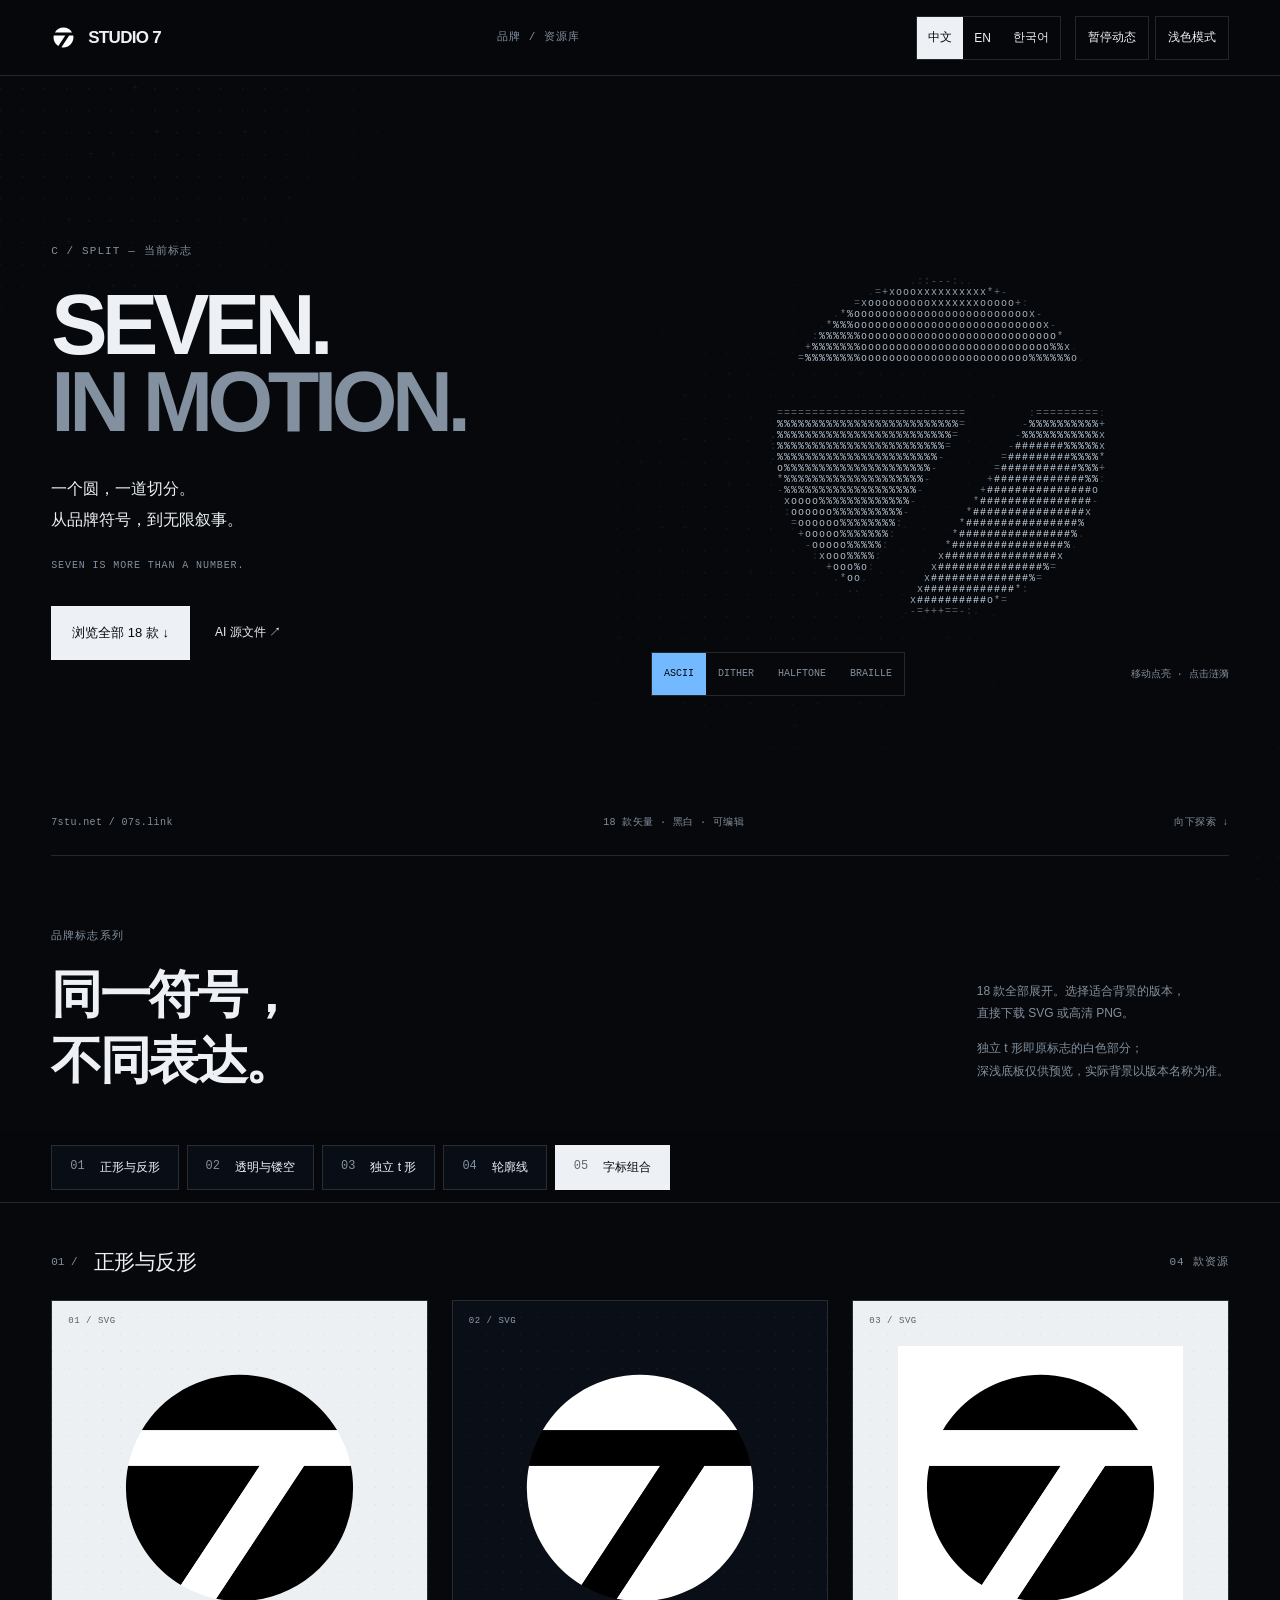
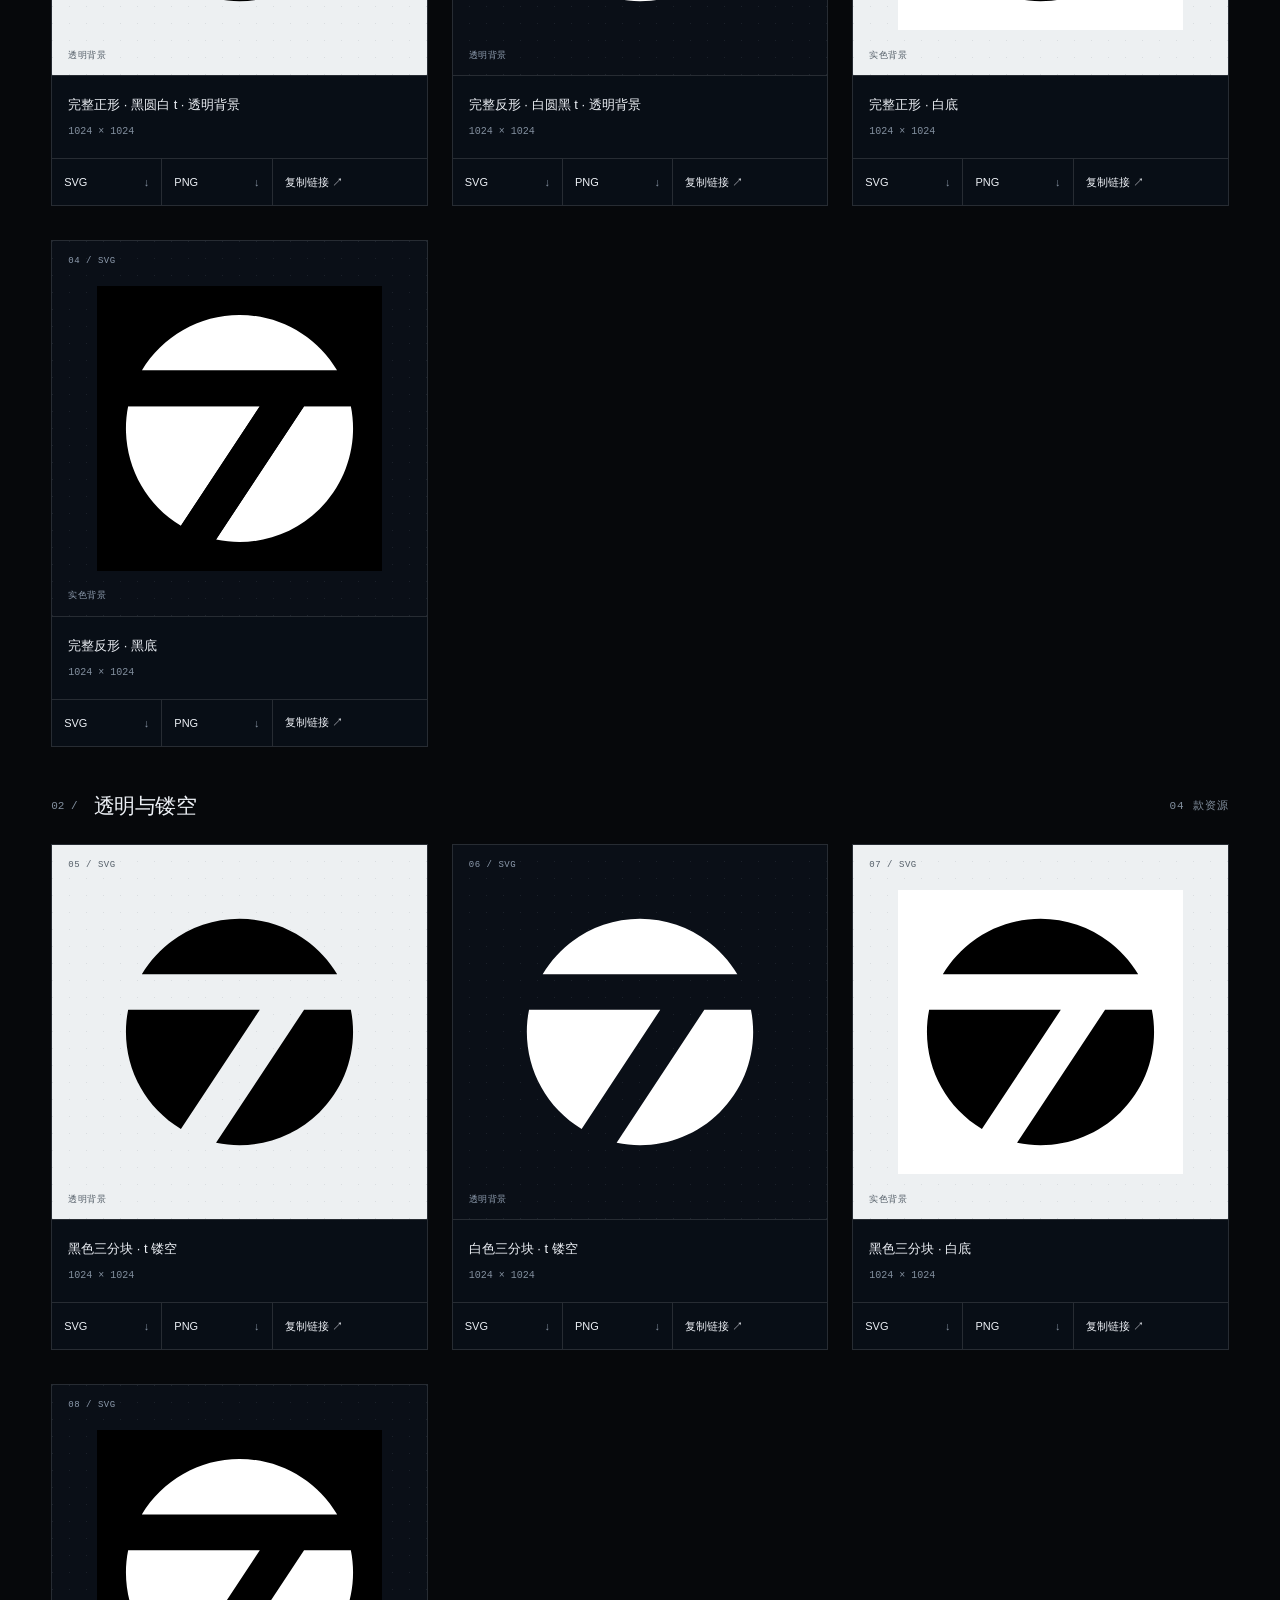
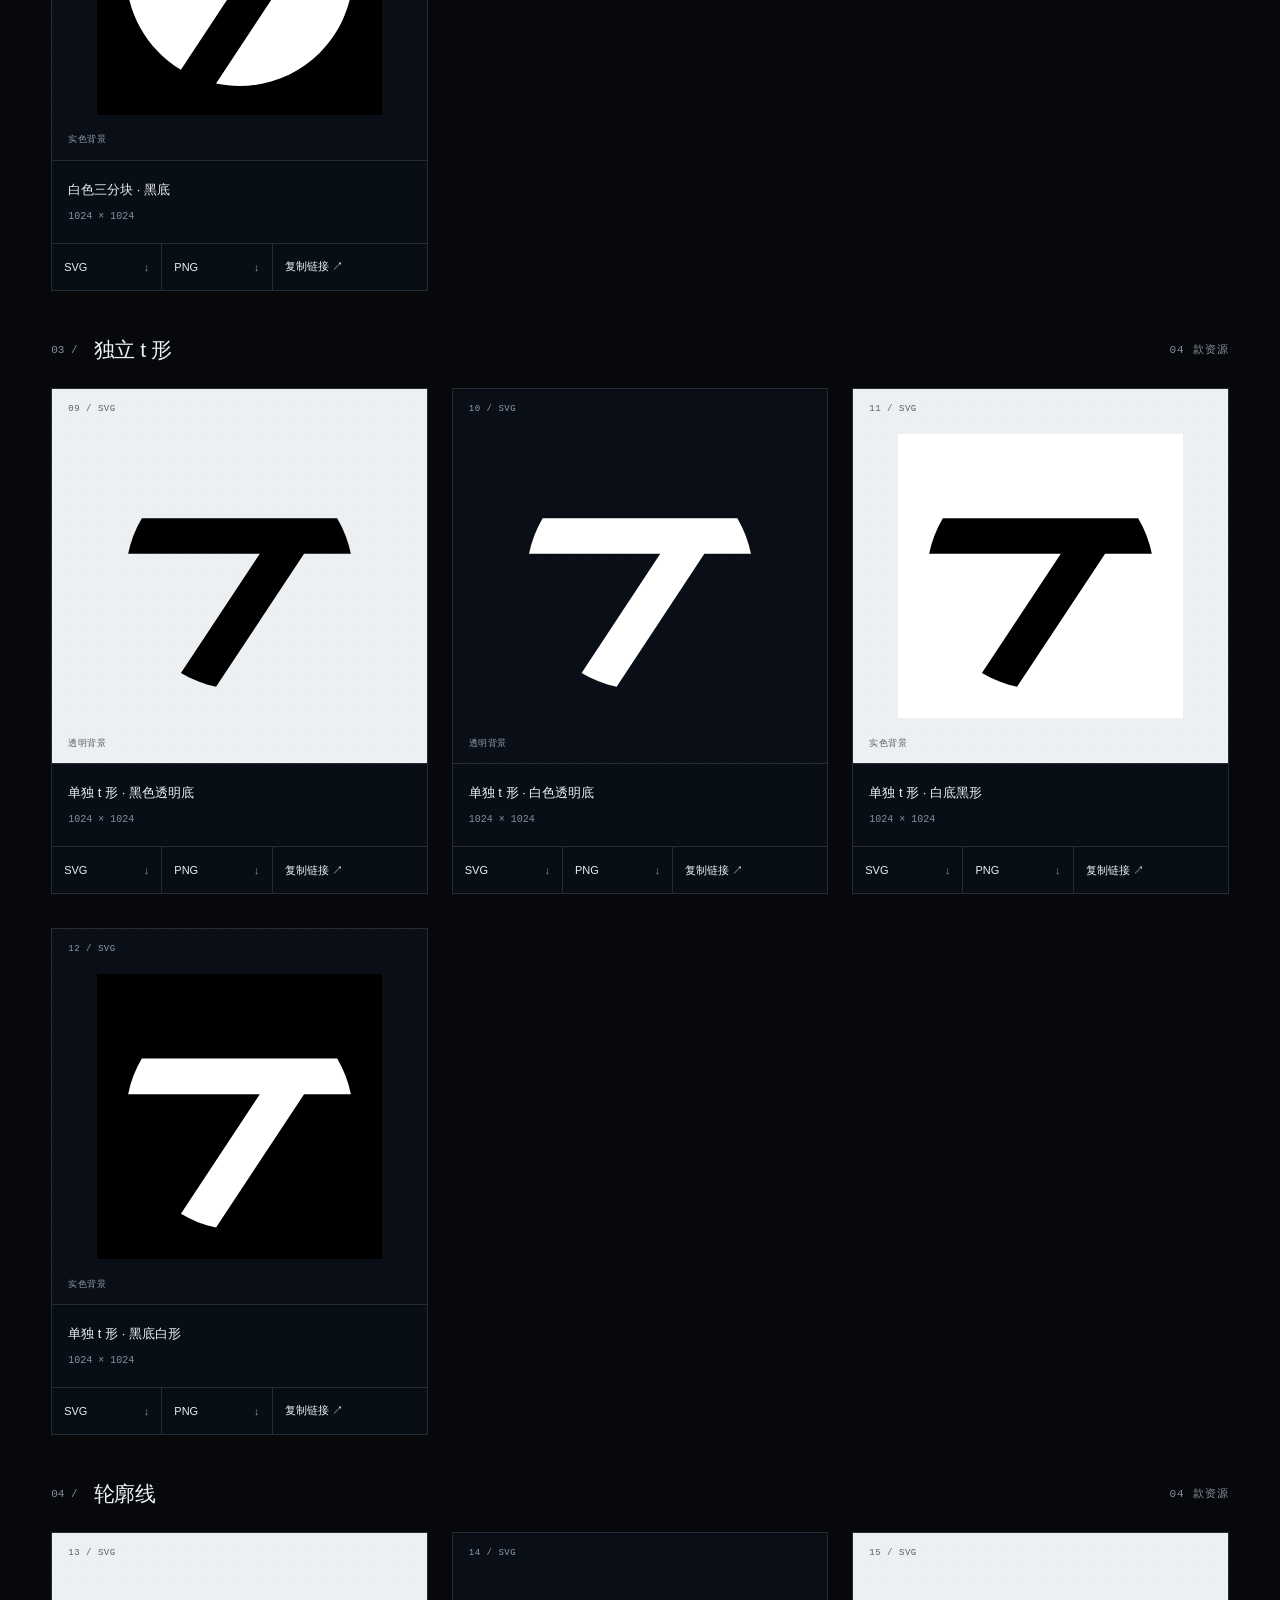
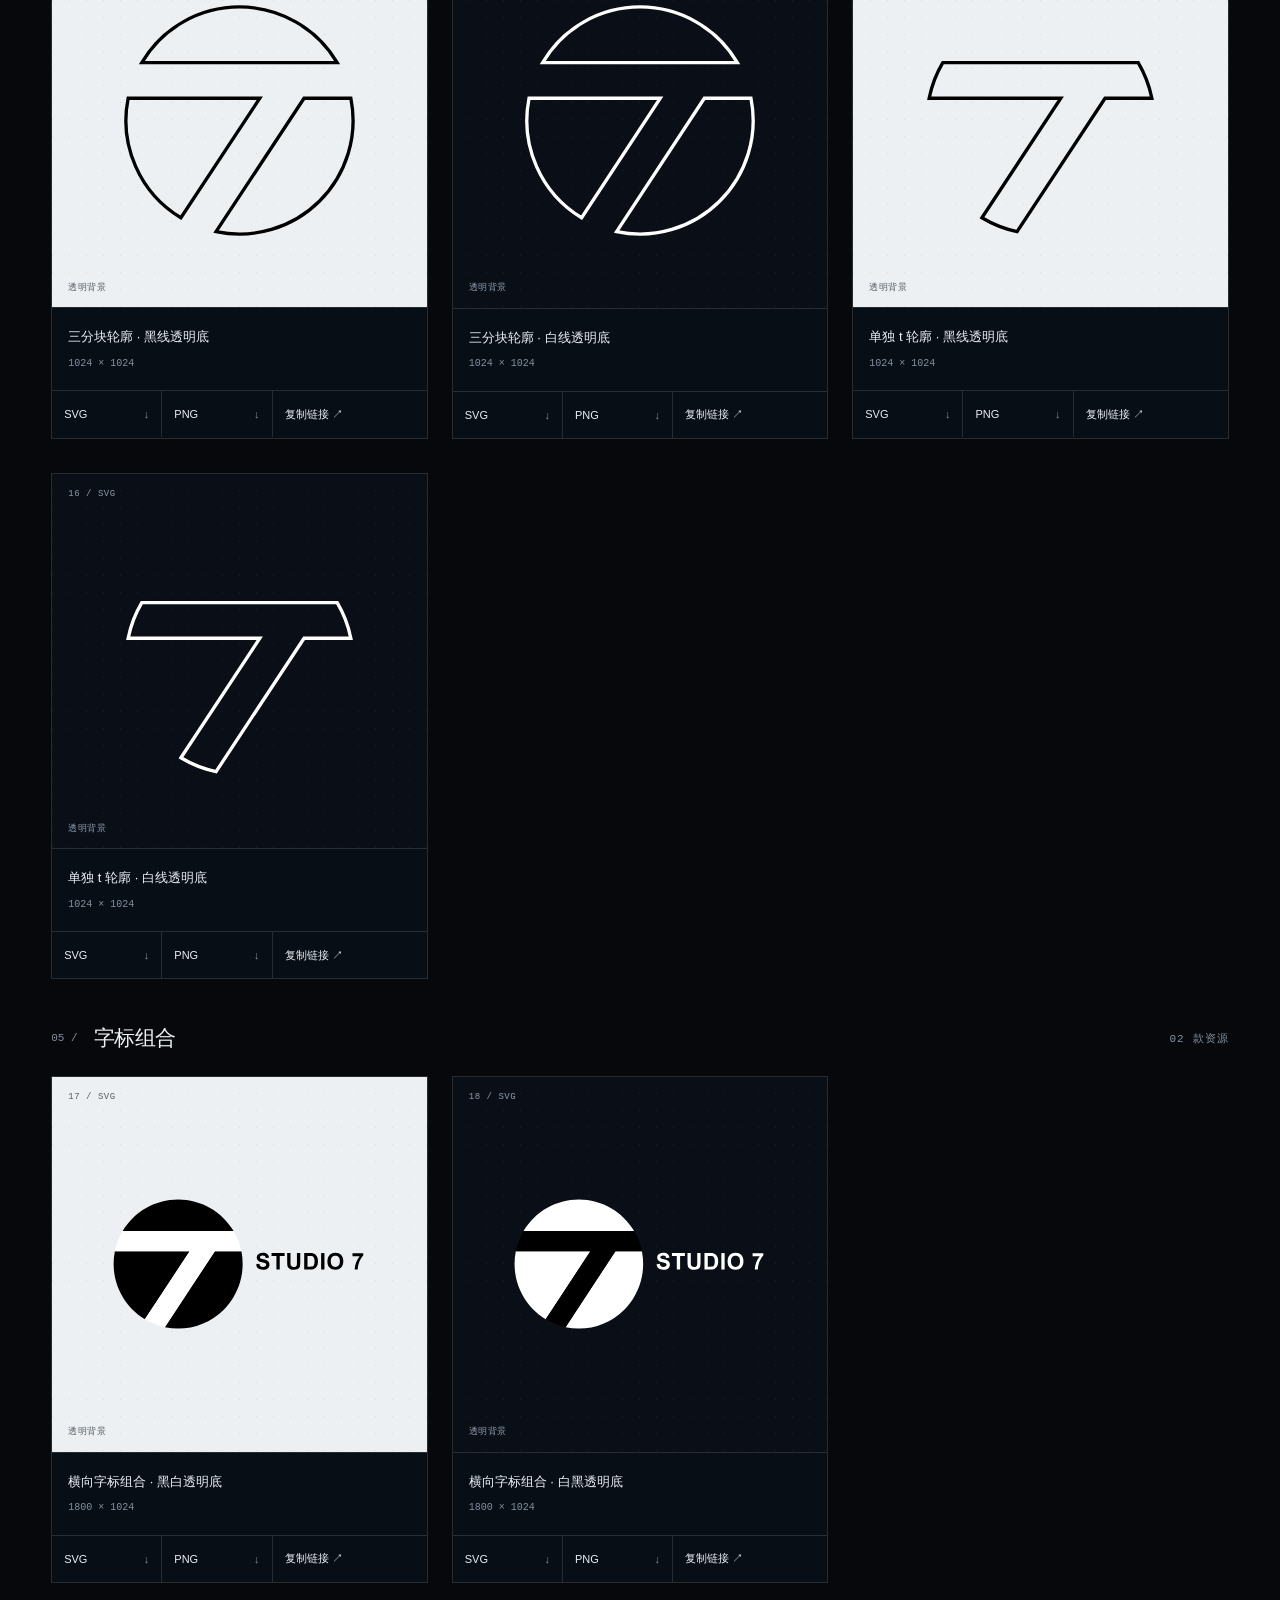
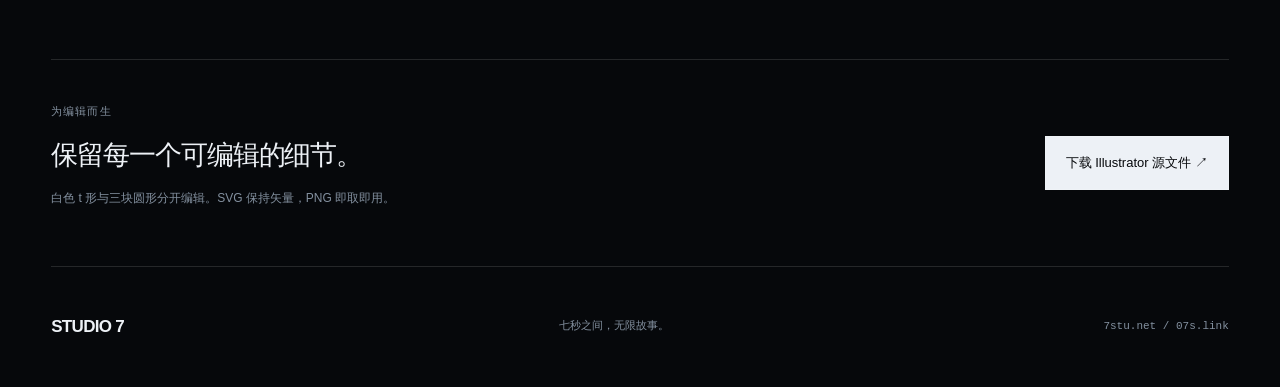
==== commit 526eb072: "Add random ASCII loader, keep motion on, tighten layout for phones - Random ASCII 000–100 loader (pi" ====
--- a/test.html
+++ b/test.html
@@ -1,2 +1,2 @@
 <!doctype html>
-<html lang="zh-CN" data-theme="dark"><head><meta charset="utf-8"><meta name="viewport" content="width=device-width,initial-scale=1"><meta name="theme-color" content="#06080b"><meta name="description" content="STUDIO 7 · C / SPLIT 品牌资源库。18 款可编辑 SVG 与高清 PNG，正反、镂空、独立 t 形、轮廓和组合字标。"><title>STUDIO 7 — Identity in motion.</title><link rel="icon" href="logo/studio7.svg" type="image/svg+xml"><link rel="stylesheet" href="assets/identity.css"></head><body><a class="skip" href="#library">跳到 Logo 资源</a><canvas id="field" aria-hidden="true"></canvas><div class="page"><header class="topbar"><a href="#top" class="brand"><img src="logo/studio7-white.svg" width="25" height="25" alt=""><span>STUDIO 7</span></a><span class="top-label">IDENTITY / RESOURCE LIBRARY</span><div class="controls"><div class="languages" role="group" aria-label="语言"><button data-lang="zh" lang="zh-CN" aria-pressed="true">中文</button><button data-lang="en" lang="en" aria-pressed="false">EN</button><button data-lang="ko" lang="ko" aria-pressed="false">한국어</button></div><button id="motion" type="button" aria-pressed="false">暂停动态</button><button id="theme" type="button" aria-pressed="false">浅色模式</button></div></header><main id="top"><section class="hero"><div class="hero-copy"><div class="eyebrow"><span class="live-dot"></span> C / SPLIT — CURRENT IDENTITY</div><h1>SEVEN.<br><span>IN MOTION.</span></h1><p class="hero-intro">一个圆，一道切分。<br>从品牌符号，到无限叙事。</p><p class="hero-manifesto">SEVEN IS MORE THAN A NUMBER.</p><div class="hero-actions"><a class="primary" href="#library">浏览全部 18 款 <span>↓</span></a><a href="logo/studio7-c/source/studio7-c.ai" download>AI 源文件 ↗</a></div></div><div class="hero-art"><canvas id="heroCanvas" role="img" aria-label="由 ASCII 字符组成的动态 C / SPLIT 标志"></canvas><img class="canvas-fallback" src="logo/studio7-white.svg" alt="C / SPLIT 标志"><div class="art-tools"><div class="render-modes" role="group" aria-label="字符渲染方式"><button data-mode="ascii" aria-pressed="true">ASCII</button><button data-mode="dither" aria-pressed="false">DITHER</button><button data-mode="halftone" aria-pressed="false">HALFTONE</button><button data-mode="braille" aria-pressed="false">BRAILLE</button></div><span>移动点亮 · 点击涟漪</span></div></div><div class="hero-footer"><span>7stu.net / 07s.link</span><span>18 VECTORS · BLACK & WHITE · EDITABLE</span><span>SCROLL TO EXPLORE ↓</span></div></section><section class="library-intro" id="library"><div><p class="eyebrow">THE IDENTITY COLLECTION</p><h2>同一符号，<br>不同表达。</h2></div><div class="library-description"><p>18 款全部展开。选择适合背景的版本，<br>直接下载 SVG 或高清 PNG。</p><p>独立 t 形即原标志的白色部分；<br>深浅底板仅供预览，实际背景以版本名称为准。</p></div></section><nav class="category-nav" aria-label="资源分类"><a href="#positive"><span>01</span> 正形与反形</a><a href="#cutout"><span>02</span> 透明与镂空</a><a href="#t-shape"><span>03</span> 独立 t 形</a><a href="#outline"><span>04</span> 轮廓线</a><a href="#lockup"><span>05</span> 字标组合</a></nav><section class="collection" id="positive" aria-labelledby="title-positive"><div class="section-heading"><div><span class="index-number">01 /</span><h2 id="title-positive">正形与反形</h2></div><span class="mono">04 ASSETS</span></div><div class="asset-grid"><article class="asset"><div class="sample on-light"><span class="asset-number">01 / SVG</span><img src="logo/studio7-c/svg/01-full-positive-transparent.svg" width="1024" height="1024" alt="完整正形 · 黑圆白 t · 透明背景" loading="lazy" decoding="async"><span class="sample-caption">TRANSPARENT</span></div><div class="asset-meta"><h3>完整正形 · 黑圆白 t · 透明背景</h3><span>1024 × 1024</span></div><div class="asset-actions"><a href="logo/studio7-c/svg/01-full-positive-transparent.svg" download>SVG <span>↓</span></a><a href="logo/studio7-c/png/01-full-positive-transparent.png" download>PNG <span>↓</span></a><button type="button" data-copy="logo/studio7-c/svg/01-full-positive-transparent.svg" aria-label="复制完整正形 · 黑圆白 t · 透明背景的 SVG 地址">复制链接 <span>↗</span></button></div></article><article class="asset"><div class="sample on-dark"><span class="asset-number">02 / SVG</span><img src="logo/studio7-c/svg/02-full-reverse-transparent.svg" width="1024" height="1024" alt="完整反形 · 白圆黑 t · 透明背景" loading="lazy" decoding="async"><span class="sample-caption">TRANSPARENT</span></div><div class="asset-meta"><h3>完整反形 · 白圆黑 t · 透明背景</h3><span>1024 × 1024</span></div><div class="asset-actions"><a href="logo/studio7-c/svg/02-full-reverse-transparent.svg" download>SVG <span>↓</span></a><a href="logo/studio7-c/png/02-full-reverse-transparent.png" download>PNG <span>↓</span></a><button type="button" data-copy="logo/studio7-c/svg/02-full-reverse-transparent.svg" aria-label="复制完整反形 · 白圆黑 t · 透明背景的 SVG 地址">复制链接 <span>↗</span></button></div></article><article class="asset"><div class="sample on-light"><span class="asset-number">03 / SVG</span><img src="logo/studio7-c/svg/03-full-positive-white-bg.svg" width="1024" height="1024" alt="完整正形 · 白底" loading="lazy" decoding="async"><span class="sample-caption">SOLID BACKGROUND</span></div><div class="asset-meta"><h3>完整正形 · 白底</h3><span>1024 × 1024</span></div><div class="asset-actions"><a href="logo/studio7-c/svg/03-full-positive-white-bg.svg" download>SVG <span>↓</span></a><a href="logo/studio7-c/png/03-full-positive-white-bg.png" download>PNG <span>↓</span></a><button type="button" data-copy="logo/studio7-c/svg/03-full-positive-white-bg.svg" aria-label="复制完整正形 · 白底的 SVG 地址">复制链接 <span>↗</span></button></div></article><article class="asset"><div class="sample on-dark"><span class="asset-number">04 / SVG</span><img src="logo/studio7-c/svg/04-full-reverse-black-bg.svg" width="1024" height="1024" alt="完整反形 · 黑底" loading="lazy" decoding="async"><span class="sample-caption">SOLID BACKGROUND</span></div><div class="asset-meta"><h3>完整反形 · 黑底</h3><span>1024 × 1024</span></div><div class="asset-actions"><a href="logo/studio7-c/svg/04-full-reverse-black-bg.svg" download>SVG <span>↓</span></a><a href="logo/studio7-c/png/04-full-reverse-black-bg.png" download>PNG <span>↓</span></a><button type="button" data-copy="logo/studio7-c/svg/04-full-reverse-black-bg.svg" aria-label="复制完整反形 · 黑底的 SVG 地址">复制链接 <span>↗</span></button></div></article></div></section><section class="collection" id="cutout" aria-labelledby="title-cutout"><div class="section-heading"><div><span class="index-number">02 /</span><h2 id="title-cutout">透明与镂空</h2></div><span class="mono">04 ASSETS</span></div><div class="asset-grid"><article class="asset"><div class="sample on-light"><span class="asset-number">05 / SVG</span><img src="logo/studio7-c/svg/05-split-black-transparent.svg" width="1024" height="1024" alt="黑色三分块 · t 镂空" loading="lazy" decoding="async"><span class="sample-caption">TRANSPARENT</span></div><div class="asset-meta"><h3>黑色三分块 · t 镂空</h3><span>1024 × 1024</span></div><div class="asset-actions"><a href="logo/studio7-c/svg/05-split-black-transparent.svg" download>SVG <span>↓</span></a><a href="logo/studio7-c/png/05-split-black-transparent.png" download>PNG <span>↓</span></a><button type="button" data-copy="logo/studio7-c/svg/05-split-black-transparent.svg" aria-label="复制黑色三分块 · t 镂空的 SVG 地址">复制链接 <span>↗</span></button></div></article><article class="asset"><div class="sample on-dark"><span class="asset-number">06 / SVG</span><img src="logo/studio7-c/svg/06-split-white-transparent.svg" width="1024" height="1024" alt="白色三分块 · t 镂空" loading="lazy" decoding="async"><span class="sample-caption">TRANSPARENT</span></div><div class="asset-meta"><h3>白色三分块 · t 镂空</h3><span>1024 × 1024</span></div><div class="asset-actions"><a href="logo/studio7-c/svg/06-split-white-transparent.svg" download>SVG <span>↓</span></a><a href="logo/studio7-c/png/06-split-white-transparent.png" download>PNG <span>↓</span></a><button type="button" data-copy="logo/studio7-c/svg/06-split-white-transparent.svg" aria-label="复制白色三分块 · t 镂空的 SVG 地址">复制链接 <span>↗</span></button></div></article><article class="asset"><div class="sample on-light"><span class="asset-number">07 / SVG</span><img src="logo/studio7-c/svg/07-split-black-white-bg.svg" width="1024" height="1024" alt="黑色三分块 · 白底" loading="lazy" decoding="async"><span class="sample-caption">SOLID BACKGROUND</span></div><div class="asset-meta"><h3>黑色三分块 · 白底</h3><span>1024 × 1024</span></div><div class="asset-actions"><a href="logo/studio7-c/svg/07-split-black-white-bg.svg" download>SVG <span>↓</span></a><a href="logo/studio7-c/png/07-split-black-white-bg.png" download>PNG <span>↓</span></a><button type="button" data-copy="logo/studio7-c/svg/07-split-black-white-bg.svg" aria-label="复制黑色三分块 · 白底的 SVG 地址">复制链接 <span>↗</span></button></div></article><article class="asset"><div class="sample on-dark"><span class="asset-number">08 / SVG</span><img src="logo/studio7-c/svg/08-split-white-black-bg.svg" width="1024" height="1024" alt="白色三分块 · 黑底" loading="lazy" decoding="async"><span class="sample-caption">SOLID BACKGROUND</span></div><div class="asset-meta"><h3>白色三分块 · 黑底</h3><span>1024 × 1024</span></div><div class="asset-actions"><a href="logo/studio7-c/svg/08-split-white-black-bg.svg" download>SVG <span>↓</span></a><a href="logo/studio7-c/png/08-split-white-black-bg.png" download>PNG <span>↓</span></a><button type="button" data-copy="logo/studio7-c/svg/08-split-white-black-bg.svg" aria-label="复制白色三分块 · 黑底的 SVG 地址">复制链接 <span>↗</span></button></div></article></div></section><section class="collection" id="t-shape" aria-labelledby="title-t-shape"><div class="section-heading"><div><span class="index-number">03 /</span><h2 id="title-t-shape">独立 t 形</h2></div><span class="mono">04 ASSETS</span></div><div class="asset-grid"><article class="asset"><div class="sample on-light"><span class="asset-number">09 / SVG</span><img src="logo/studio7-c/svg/09-t-black-transparent.svg" width="1024" height="1024" alt="单独 t 形 · 黑色透明底" loading="lazy" decoding="async"><span class="sample-caption">TRANSPARENT</span></div><div class="asset-meta"><h3>单独 t 形 · 黑色透明底</h3><span>1024 × 1024</span></div><div class="asset-actions"><a href="logo/studio7-c/svg/09-t-black-transparent.svg" download>SVG <span>↓</span></a><a href="logo/studio7-c/png/09-t-black-transparent.png" download>PNG <span>↓</span></a><button type="button" data-copy="logo/studio7-c/svg/09-t-black-transparent.svg" aria-label="复制单独 t 形 · 黑色透明底的 SVG 地址">复制链接 <span>↗</span></button></div></article><article class="asset"><div class="sample on-dark"><span class="asset-number">10 / SVG</span><img src="logo/studio7-c/svg/10-t-white-transparent.svg" width="1024" height="1024" alt="单独 t 形 · 白色透明底" loading="lazy" decoding="async"><span class="sample-caption">TRANSPARENT</span></div><div class="asset-meta"><h3>单独 t 形 · 白色透明底</h3><span>1024 × 1024</span></div><div class="asset-actions"><a href="logo/studio7-c/svg/10-t-white-transparent.svg" download>SVG <span>↓</span></a><a href="logo/studio7-c/png/10-t-white-transparent.png" download>PNG <span>↓</span></a><button type="button" data-copy="logo/studio7-c/svg/10-t-white-transparent.svg" aria-label="复制单独 t 形 · 白色透明底的 SVG 地址">复制链接 <span>↗</span></button></div></article><article class="asset"><div class="sample on-light"><span class="asset-number">11 / SVG</span><img src="logo/studio7-c/svg/11-t-black-white-bg.svg" width="1024" height="1024" alt="单独 t 形 · 白底黑形" loading="lazy" decoding="async"><span class="sample-caption">SOLID BACKGROUND</span></div><div class="asset-meta"><h3>单独 t 形 · 白底黑形</h3><span>1024 × 1024</span></div><div class="asset-actions"><a href="logo/studio7-c/svg/11-t-black-white-bg.svg" download>SVG <span>↓</span></a><a href="logo/studio7-c/png/11-t-black-white-bg.png" download>PNG <span>↓</span></a><button type="button" data-copy="logo/studio7-c/svg/11-t-black-white-bg.svg" aria-label="复制单独 t 形 · 白底黑形的 SVG 地址">复制链接 <span>↗</span></button></div></article><article class="asset"><div class="sample on-dark"><span class="asset-number">12 / SVG</span><img src="logo/studio7-c/svg/12-t-white-black-bg.svg" width="1024" height="1024" alt="单独 t 形 · 黑底白形" loading="lazy" decoding="async"><span class="sample-caption">SOLID BACKGROUND</span></div><div class="asset-meta"><h3>单独 t 形 · 黑底白形</h3><span>1024 × 1024</span></div><div class="asset-actions"><a href="logo/studio7-c/svg/12-t-white-black-bg.svg" download>SVG <span>↓</span></a><a href="logo/studio7-c/png/12-t-white-black-bg.png" download>PNG <span>↓</span></a><button type="button" data-copy="logo/studio7-c/svg/12-t-white-black-bg.svg" aria-label="复制单独 t 形 · 黑底白形的 SVG 地址">复制链接 <span>↗</span></button></div></article></div></section><section class="collection" id="outline" aria-labelledby="title-outline"><div class="section-heading"><div><span class="index-number">04 /</span><h2 id="title-outline">轮廓线</h2></div><span class="mono">04 ASSETS</span></div><div class="asset-grid"><article class="asset"><div class="sample on-light"><span class="asset-number">13 / SVG</span><img src="logo/studio7-c/svg/13-split-outline-black.svg" width="1024" height="1024" alt="三分块轮廓 · 黑线透明底" loading="lazy" decoding="async"><span class="sample-caption">TRANSPARENT</span></div><div class="asset-meta"><h3>三分块轮廓 · 黑线透明底</h3><span>1024 × 1024</span></div><div class="asset-actions"><a href="logo/studio7-c/svg/13-split-outline-black.svg" download>SVG <span>↓</span></a><a href="logo/studio7-c/png/13-split-outline-black.png" download>PNG <span>↓</span></a><button type="button" data-copy="logo/studio7-c/svg/13-split-outline-black.svg" aria-label="复制三分块轮廓 · 黑线透明底的 SVG 地址">复制链接 <span>↗</span></button></div></article><article class="asset"><div class="sample on-dark"><span class="asset-number">14 / SVG</span><img src="logo/studio7-c/svg/14-split-outline-white.svg" width="1024" height="1024" alt="三分块轮廓 · 白线透明底" loading="lazy" decoding="async"><span class="sample-caption">TRANSPARENT</span></div><div class="asset-meta"><h3>三分块轮廓 · 白线透明底</h3><span>1024 × 1024</span></div><div class="asset-actions"><a href="logo/studio7-c/svg/14-split-outline-white.svg" download>SVG <span>↓</span></a><a href="logo/studio7-c/png/14-split-outline-white.png" download>PNG <span>↓</span></a><button type="button" data-copy="logo/studio7-c/svg/14-split-outline-white.svg" aria-label="复制三分块轮廓 · 白线透明底的 SVG 地址">复制链接 <span>↗</span></button></div></article><article class="asset"><div class="sample on-light"><span class="asset-number">15 / SVG</span><img src="logo/studio7-c/svg/15-t-outline-black.svg" width="1024" height="1024" alt="单独 t 轮廓 · 黑线透明底" loading="lazy" decoding="async"><span class="sample-caption">TRANSPARENT</span></div><div class="asset-meta"><h3>单独 t 轮廓 · 黑线透明底</h3><span>1024 × 1024</span></div><div class="asset-actions"><a href="logo/studio7-c/svg/15-t-outline-black.svg" download>SVG <span>↓</span></a><a href="logo/studio7-c/png/15-t-outline-black.png" download>PNG <span>↓</span></a><button type="button" data-copy="logo/studio7-c/svg/15-t-outline-black.svg" aria-label="复制单独 t 轮廓 · 黑线透明底的 SVG 地址">复制链接 <span>↗</span></button></div></article><article class="asset"><div class="sample on-dark"><span class="asset-number">16 / SVG</span><img src="logo/studio7-c/svg/16-t-outline-white.svg" width="1024" height="1024" alt="单独 t 轮廓 · 白线透明底" loading="lazy" decoding="async"><span class="sample-caption">TRANSPARENT</span></div><div class="asset-meta"><h3>单独 t 轮廓 · 白线透明底</h3><span>1024 × 1024</span></div><div class="asset-actions"><a href="logo/studio7-c/svg/16-t-outline-white.svg" download>SVG <span>↓</span></a><a href="logo/studio7-c/png/16-t-outline-white.png" download>PNG <span>↓</span></a><button type="button" data-copy="logo/studio7-c/svg/16-t-outline-white.svg" aria-label="复制单独 t 轮廓 · 白线透明底的 SVG 地址">复制链接 <span>↗</span></button></div></article></div></section><section class="collection" id="lockup" aria-labelledby="title-lockup"><div class="section-heading"><div><span class="index-number">05 /</span><h2 id="title-lockup">字标组合</h2></div><span class="mono">02 ASSETS</span></div><div class="asset-grid"><article class="asset"><div class="sample on-light"><span class="asset-number">17 / SVG</span><img src="logo/studio7-c/svg/17-lockup-positive.svg" width="1800" height="1024" alt="横向字标组合 · 黑白透明底" loading="lazy" decoding="async"><span class="sample-caption">TRANSPARENT</span></div><div class="asset-meta"><h3>横向字标组合 · 黑白透明底</h3><span>1800 × 1024</span></div><div class="asset-actions"><a href="logo/studio7-c/svg/17-lockup-positive.svg" download>SVG <span>↓</span></a><a href="logo/studio7-c/png/17-lockup-positive.png" download>PNG <span>↓</span></a><button type="button" data-copy="logo/studio7-c/svg/17-lockup-positive.svg" aria-label="复制横向字标组合 · 黑白透明底的 SVG 地址">复制链接 <span>↗</span></button></div></article><article class="asset"><div class="sample on-dark"><span class="asset-number">18 / SVG</span><img src="logo/studio7-c/svg/18-lockup-reverse.svg" width="1800" height="1024" alt="横向字标组合 · 白黑透明底" loading="lazy" decoding="async"><span class="sample-caption">TRANSPARENT</span></div><div class="asset-meta"><h3>横向字标组合 · 白黑透明底</h3><span>1800 × 1024</span></div><div class="asset-actions"><a href="logo/studio7-c/svg/18-lockup-reverse.svg" download>SVG <span>↓</span></a><a href="logo/studio7-c/png/18-lockup-reverse.png" download>PNG <span>↓</span></a><button type="button" data-copy="logo/studio7-c/svg/18-lockup-reverse.svg" aria-label="复制横向字标组合 · 白黑透明底的 SVG 地址">复制链接 <span>↗</span></button></div></article></div></section><section class="source-banner"><div><p class="eyebrow">MADE TO BE EDITED</p><h2>保留每一个可编辑的细节。</h2><p>白色 t 形与三块圆形分开编辑。SVG 保持矢量，PNG 即取即用。</p></div><a href="logo/studio7-c/source/studio7-c.ai" download class="primary">下载 Illustrator 源文件 ↗</a></section></main><footer><a class="brand" href="#top">STUDIO 7</a><p>Seven Seconds, Infinite Stories.</p><span>7stu.net / 07s.link</span></footer></div><div id="status" role="status" aria-live="polite"></div><script src="assets/locales.js" defer></script><script src="assets/identity.js" defer></script></body></html>+<html lang="zh-CN" data-theme="dark"><head><meta charset="utf-8"><meta name="viewport" content="width=device-width,initial-scale=1"><meta name="theme-color" content="#06080b"><meta name="description" content="STUDIO 7 · C / SPLIT 品牌资源库。18 款可编辑 SVG 与高清 PNG，正反、镂空、独立 t 形、轮廓和组合字标。"><title>STUDIO 7 — Identity in motion.</title><link rel="icon" href="logo/studio7.svg" type="image/svg+xml"><link rel="stylesheet" href="assets/identity.css?v=20261017"></head><body><div id="loader" aria-hidden="true"><div class="bar"></div><div class="num"></div></div><script src="assets/loader.js?v=20261017"></script><a class="skip" href="#library">跳到 Logo 资源</a><canvas id="field" aria-hidden="true"></canvas><div class="page"><header class="topbar"><a href="#top" class="brand"><img src="logo/studio7-white.svg" width="25" height="25" alt=""><span>STUDIO 7</span></a><span class="top-label">IDENTITY / RESOURCE LIBRARY</span><div class="controls"><div class="languages" role="group" aria-label="语言"><button data-lang="zh" lang="zh-CN" aria-pressed="true">中文</button><button data-lang="en" lang="en" aria-pressed="false">EN</button><button data-lang="ko" lang="ko" aria-pressed="false">한국어</button></div><button id="motion" type="button" aria-pressed="false">暂停动态</button><button id="theme" type="button" aria-pressed="false">浅色模式</button></div></header><main id="top"><section class="hero"><div class="hero-copy"><div class="eyebrow"><span class="live-dot"></span> C / SPLIT — CURRENT IDENTITY</div><h1>SEVEN.<br><span>IN MOTION.</span></h1><p class="hero-intro">一个圆，一道切分。<br>从品牌符号，到无限叙事。</p><p class="hero-manifesto">SEVEN IS MORE THAN A NUMBER.</p><div class="hero-actions"><a class="primary" href="#library">浏览全部 18 款 <span>↓</span></a><a href="logo/studio7-c/source/studio7-c.ai" download>AI 源文件 ↗</a></div></div><div class="hero-art"><canvas id="heroCanvas" role="img" aria-label="由 ASCII 字符组成的动态 C / SPLIT 标志"></canvas><img class="canvas-fallback" src="logo/studio7-white.svg" alt="C / SPLIT 标志"><div class="art-tools"><div class="render-modes" role="group" aria-label="字符渲染方式"><button data-mode="ascii" aria-pressed="true">ASCII</button><button data-mode="dither" aria-pressed="false">DITHER</button><button data-mode="halftone" aria-pressed="false">HALFTONE</button><button data-mode="braille" aria-pressed="false">BRAILLE</button></div><span>移动点亮 · 点击涟漪</span></div></div><div class="hero-footer"><span>7stu.net / 07s.link</span><span>18 VECTORS · BLACK & WHITE · EDITABLE</span><span>SCROLL TO EXPLORE ↓</span></div></section><section class="library-intro" id="library"><div><p class="eyebrow">THE IDENTITY COLLECTION</p><h2>同一符号，<br>不同表达。</h2></div><div class="library-description"><p>18 款全部展开。选择适合背景的版本，<br>直接下载 SVG 或高清 PNG。</p><p>独立 t 形即原标志的白色部分；<br>深浅底板仅供预览，实际背景以版本名称为准。</p></div></section><nav class="category-nav" aria-label="资源分类"><a href="#positive"><span>01</span> 正形与反形</a><a href="#cutout"><span>02</span> 透明与镂空</a><a href="#t-shape"><span>03</span> 独立 t 形</a><a href="#outline"><span>04</span> 轮廓线</a><a href="#lockup"><span>05</span> 字标组合</a></nav><section class="collection" id="positive" aria-labelledby="title-positive"><div class="section-heading"><div><span class="index-number">01 /</span><h2 id="title-positive">正形与反形</h2></div><span class="mono">04 ASSETS</span></div><div class="asset-grid"><article class="asset"><div class="sample on-light"><span class="asset-number">01 / SVG</span><img src="logo/studio7-c/svg/01-full-positive-transparent.svg" width="1024" height="1024" alt="完整正形 · 黑圆白 t · 透明背景" loading="lazy" decoding="async"><span class="sample-caption">TRANSPARENT</span></div><div class="asset-meta"><h3>完整正形 · 黑圆白 t · 透明背景</h3><span>1024 × 1024</span></div><div class="asset-actions"><a href="logo/studio7-c/svg/01-full-positive-transparent.svg" download>SVG <span>↓</span></a><a href="logo/studio7-c/png/01-full-positive-transparent.png" download>PNG <span>↓</span></a><button type="button" data-copy="logo/studio7-c/svg/01-full-positive-transparent.svg" aria-label="复制完整正形 · 黑圆白 t · 透明背景的 SVG 地址">复制链接 <span>↗</span></button></div></article><article class="asset"><div class="sample on-dark"><span class="asset-number">02 / SVG</span><img src="logo/studio7-c/svg/02-full-reverse-transparent.svg" width="1024" height="1024" alt="完整反形 · 白圆黑 t · 透明背景" loading="lazy" decoding="async"><span class="sample-caption">TRANSPARENT</span></div><div class="asset-meta"><h3>完整反形 · 白圆黑 t · 透明背景</h3><span>1024 × 1024</span></div><div class="asset-actions"><a href="logo/studio7-c/svg/02-full-reverse-transparent.svg" download>SVG <span>↓</span></a><a href="logo/studio7-c/png/02-full-reverse-transparent.png" download>PNG <span>↓</span></a><button type="button" data-copy="logo/studio7-c/svg/02-full-reverse-transparent.svg" aria-label="复制完整反形 · 白圆黑 t · 透明背景的 SVG 地址">复制链接 <span>↗</span></button></div></article><article class="asset"><div class="sample on-light"><span class="asset-number">03 / SVG</span><img src="logo/studio7-c/svg/03-full-positive-white-bg.svg" width="1024" height="1024" alt="完整正形 · 白底" loading="lazy" decoding="async"><span class="sample-caption">SOLID BACKGROUND</span></div><div class="asset-meta"><h3>完整正形 · 白底</h3><span>1024 × 1024</span></div><div class="asset-actions"><a href="logo/studio7-c/svg/03-full-positive-white-bg.svg" download>SVG <span>↓</span></a><a href="logo/studio7-c/png/03-full-positive-white-bg.png" download>PNG <span>↓</span></a><button type="button" data-copy="logo/studio7-c/svg/03-full-positive-white-bg.svg" aria-label="复制完整正形 · 白底的 SVG 地址">复制链接 <span>↗</span></button></div></article><article class="asset"><div class="sample on-dark"><span class="asset-number">04 / SVG</span><img src="logo/studio7-c/svg/04-full-reverse-black-bg.svg" width="1024" height="1024" alt="完整反形 · 黑底" loading="lazy" decoding="async"><span class="sample-caption">SOLID BACKGROUND</span></div><div class="asset-meta"><h3>完整反形 · 黑底</h3><span>1024 × 1024</span></div><div class="asset-actions"><a href="logo/studio7-c/svg/04-full-reverse-black-bg.svg" download>SVG <span>↓</span></a><a href="logo/studio7-c/png/04-full-reverse-black-bg.png" download>PNG <span>↓</span></a><button type="button" data-copy="logo/studio7-c/svg/04-full-reverse-black-bg.svg" aria-label="复制完整反形 · 黑底的 SVG 地址">复制链接 <span>↗</span></button></div></article></div></section><section class="collection" id="cutout" aria-labelledby="title-cutout"><div class="section-heading"><div><span class="index-number">02 /</span><h2 id="title-cutout">透明与镂空</h2></div><span class="mono">04 ASSETS</span></div><div class="asset-grid"><article class="asset"><div class="sample on-light"><span class="asset-number">05 / SVG</span><img src="logo/studio7-c/svg/05-split-black-transparent.svg" width="1024" height="1024" alt="黑色三分块 · t 镂空" loading="lazy" decoding="async"><span class="sample-caption">TRANSPARENT</span></div><div class="asset-meta"><h3>黑色三分块 · t 镂空</h3><span>1024 × 1024</span></div><div class="asset-actions"><a href="logo/studio7-c/svg/05-split-black-transparent.svg" download>SVG <span>↓</span></a><a href="logo/studio7-c/png/05-split-black-transparent.png" download>PNG <span>↓</span></a><button type="button" data-copy="logo/studio7-c/svg/05-split-black-transparent.svg" aria-label="复制黑色三分块 · t 镂空的 SVG 地址">复制链接 <span>↗</span></button></div></article><article class="asset"><div class="sample on-dark"><span class="asset-number">06 / SVG</span><img src="logo/studio7-c/svg/06-split-white-transparent.svg" width="1024" height="1024" alt="白色三分块 · t 镂空" loading="lazy" decoding="async"><span class="sample-caption">TRANSPARENT</span></div><div class="asset-meta"><h3>白色三分块 · t 镂空</h3><span>1024 × 1024</span></div><div class="asset-actions"><a href="logo/studio7-c/svg/06-split-white-transparent.svg" download>SVG <span>↓</span></a><a href="logo/studio7-c/png/06-split-white-transparent.png" download>PNG <span>↓</span></a><button type="button" data-copy="logo/studio7-c/svg/06-split-white-transparent.svg" aria-label="复制白色三分块 · t 镂空的 SVG 地址">复制链接 <span>↗</span></button></div></article><article class="asset"><div class="sample on-light"><span class="asset-number">07 / SVG</span><img src="logo/studio7-c/svg/07-split-black-white-bg.svg" width="1024" height="1024" alt="黑色三分块 · 白底" loading="lazy" decoding="async"><span class="sample-caption">SOLID BACKGROUND</span></div><div class="asset-meta"><h3>黑色三分块 · 白底</h3><span>1024 × 1024</span></div><div class="asset-actions"><a href="logo/studio7-c/svg/07-split-black-white-bg.svg" download>SVG <span>↓</span></a><a href="logo/studio7-c/png/07-split-black-white-bg.png" download>PNG <span>↓</span></a><button type="button" data-copy="logo/studio7-c/svg/07-split-black-white-bg.svg" aria-label="复制黑色三分块 · 白底的 SVG 地址">复制链接 <span>↗</span></button></div></article><article class="asset"><div class="sample on-dark"><span class="asset-number">08 / SVG</span><img src="logo/studio7-c/svg/08-split-white-black-bg.svg" width="1024" height="1024" alt="白色三分块 · 黑底" loading="lazy" decoding="async"><span class="sample-caption">SOLID BACKGROUND</span></div><div class="asset-meta"><h3>白色三分块 · 黑底</h3><span>1024 × 1024</span></div><div class="asset-actions"><a href="logo/studio7-c/svg/08-split-white-black-bg.svg" download>SVG <span>↓</span></a><a href="logo/studio7-c/png/08-split-white-black-bg.png" download>PNG <span>↓</span></a><button type="button" data-copy="logo/studio7-c/svg/08-split-white-black-bg.svg" aria-label="复制白色三分块 · 黑底的 SVG 地址">复制链接 <span>↗</span></button></div></article></div></section><section class="collection" id="t-shape" aria-labelledby="title-t-shape"><div class="section-heading"><div><span class="index-number">03 /</span><h2 id="title-t-shape">独立 t 形</h2></div><span class="mono">04 ASSETS</span></div><div class="asset-grid"><article class="asset"><div class="sample on-light"><span class="asset-number">09 / SVG</span><img src="logo/studio7-c/svg/09-t-black-transparent.svg" width="1024" height="1024" alt="单独 t 形 · 黑色透明底" loading="lazy" decoding="async"><span class="sample-caption">TRANSPARENT</span></div><div class="asset-meta"><h3>单独 t 形 · 黑色透明底</h3><span>1024 × 1024</span></div><div class="asset-actions"><a href="logo/studio7-c/svg/09-t-black-transparent.svg" download>SVG <span>↓</span></a><a href="logo/studio7-c/png/09-t-black-transparent.png" download>PNG <span>↓</span></a><button type="button" data-copy="logo/studio7-c/svg/09-t-black-transparent.svg" aria-label="复制单独 t 形 · 黑色透明底的 SVG 地址">复制链接 <span>↗</span></button></div></article><article class="asset"><div class="sample on-dark"><span class="asset-number">10 / SVG</span><img src="logo/studio7-c/svg/10-t-white-transparent.svg" width="1024" height="1024" alt="单独 t 形 · 白色透明底" loading="lazy" decoding="async"><span class="sample-caption">TRANSPARENT</span></div><div class="asset-meta"><h3>单独 t 形 · 白色透明底</h3><span>1024 × 1024</span></div><div class="asset-actions"><a href="logo/studio7-c/svg/10-t-white-transparent.svg" download>SVG <span>↓</span></a><a href="logo/studio7-c/png/10-t-white-transparent.png" download>PNG <span>↓</span></a><button type="button" data-copy="logo/studio7-c/svg/10-t-white-transparent.svg" aria-label="复制单独 t 形 · 白色透明底的 SVG 地址">复制链接 <span>↗</span></button></div></article><article class="asset"><div class="sample on-light"><span class="asset-number">11 / SVG</span><img src="logo/studio7-c/svg/11-t-black-white-bg.svg" width="1024" height="1024" alt="单独 t 形 · 白底黑形" loading="lazy" decoding="async"><span class="sample-caption">SOLID BACKGROUND</span></div><div class="asset-meta"><h3>单独 t 形 · 白底黑形</h3><span>1024 × 1024</span></div><div class="asset-actions"><a href="logo/studio7-c/svg/11-t-black-white-bg.svg" download>SVG <span>↓</span></a><a href="logo/studio7-c/png/11-t-black-white-bg.png" download>PNG <span>↓</span></a><button type="button" data-copy="logo/studio7-c/svg/11-t-black-white-bg.svg" aria-label="复制单独 t 形 · 白底黑形的 SVG 地址">复制链接 <span>↗</span></button></div></article><article class="asset"><div class="sample on-dark"><span class="asset-number">12 / SVG</span><img src="logo/studio7-c/svg/12-t-white-black-bg.svg" width="1024" height="1024" alt="单独 t 形 · 黑底白形" loading="lazy" decoding="async"><span class="sample-caption">SOLID BACKGROUND</span></div><div class="asset-meta"><h3>单独 t 形 · 黑底白形</h3><span>1024 × 1024</span></div><div class="asset-actions"><a href="logo/studio7-c/svg/12-t-white-black-bg.svg" download>SVG <span>↓</span></a><a href="logo/studio7-c/png/12-t-white-black-bg.png" download>PNG <span>↓</span></a><button type="button" data-copy="logo/studio7-c/svg/12-t-white-black-bg.svg" aria-label="复制单独 t 形 · 黑底白形的 SVG 地址">复制链接 <span>↗</span></button></div></article></div></section><section class="collection" id="outline" aria-labelledby="title-outline"><div class="section-heading"><div><span class="index-number">04 /</span><h2 id="title-outline">轮廓线</h2></div><span class="mono">04 ASSETS</span></div><div class="asset-grid"><article class="asset"><div class="sample on-light"><span class="asset-number">13 / SVG</span><img src="logo/studio7-c/svg/13-split-outline-black.svg" width="1024" height="1024" alt="三分块轮廓 · 黑线透明底" loading="lazy" decoding="async"><span class="sample-caption">TRANSPARENT</span></div><div class="asset-meta"><h3>三分块轮廓 · 黑线透明底</h3><span>1024 × 1024</span></div><div class="asset-actions"><a href="logo/studio7-c/svg/13-split-outline-black.svg" download>SVG <span>↓</span></a><a href="logo/studio7-c/png/13-split-outline-black.png" download>PNG <span>↓</span></a><button type="button" data-copy="logo/studio7-c/svg/13-split-outline-black.svg" aria-label="复制三分块轮廓 · 黑线透明底的 SVG 地址">复制链接 <span>↗</span></button></div></article><article class="asset"><div class="sample on-dark"><span class="asset-number">14 / SVG</span><img src="logo/studio7-c/svg/14-split-outline-white.svg" width="1024" height="1024" alt="三分块轮廓 · 白线透明底" loading="lazy" decoding="async"><span class="sample-caption">TRANSPARENT</span></div><div class="asset-meta"><h3>三分块轮廓 · 白线透明底</h3><span>1024 × 1024</span></div><div class="asset-actions"><a href="logo/studio7-c/svg/14-split-outline-white.svg" download>SVG <span>↓</span></a><a href="logo/studio7-c/png/14-split-outline-white.png" download>PNG <span>↓</span></a><button type="button" data-copy="logo/studio7-c/svg/14-split-outline-white.svg" aria-label="复制三分块轮廓 · 白线透明底的 SVG 地址">复制链接 <span>↗</span></button></div></article><article class="asset"><div class="sample on-light"><span class="asset-number">15 / SVG</span><img src="logo/studio7-c/svg/15-t-outline-black.svg" width="1024" height="1024" alt="单独 t 轮廓 · 黑线透明底" loading="lazy" decoding="async"><span class="sample-caption">TRANSPARENT</span></div><div class="asset-meta"><h3>单独 t 轮廓 · 黑线透明底</h3><span>1024 × 1024</span></div><div class="asset-actions"><a href="logo/studio7-c/svg/15-t-outline-black.svg" download>SVG <span>↓</span></a><a href="logo/studio7-c/png/15-t-outline-black.png" download>PNG <span>↓</span></a><button type="button" data-copy="logo/studio7-c/svg/15-t-outline-black.svg" aria-label="复制单独 t 轮廓 · 黑线透明底的 SVG 地址">复制链接 <span>↗</span></button></div></article><article class="asset"><div class="sample on-dark"><span class="asset-number">16 / SVG</span><img src="logo/studio7-c/svg/16-t-outline-white.svg" width="1024" height="1024" alt="单独 t 轮廓 · 白线透明底" loading="lazy" decoding="async"><span class="sample-caption">TRANSPARENT</span></div><div class="asset-meta"><h3>单独 t 轮廓 · 白线透明底</h3><span>1024 × 1024</span></div><div class="asset-actions"><a href="logo/studio7-c/svg/16-t-outline-white.svg" download>SVG <span>↓</span></a><a href="logo/studio7-c/png/16-t-outline-white.png" download>PNG <span>↓</span></a><button type="button" data-copy="logo/studio7-c/svg/16-t-outline-white.svg" aria-label="复制单独 t 轮廓 · 白线透明底的 SVG 地址">复制链接 <span>↗</span></button></div></article></div></section><section class="collection" id="lockup" aria-labelledby="title-lockup"><div class="section-heading"><div><span class="index-number">05 /</span><h2 id="title-lockup">字标组合</h2></div><span class="mono">02 ASSETS</span></div><div class="asset-grid"><article class="asset"><div class="sample on-light"><span class="asset-number">17 / SVG</span><img src="logo/studio7-c/svg/17-lockup-positive.svg" width="1800" height="1024" alt="横向字标组合 · 黑白透明底" loading="lazy" decoding="async"><span class="sample-caption">TRANSPARENT</span></div><div class="asset-meta"><h3>横向字标组合 · 黑白透明底</h3><span>1800 × 1024</span></div><div class="asset-actions"><a href="logo/studio7-c/svg/17-lockup-positive.svg" download>SVG <span>↓</span></a><a href="logo/studio7-c/png/17-lockup-positive.png" download>PNG <span>↓</span></a><button type="button" data-copy="logo/studio7-c/svg/17-lockup-positive.svg" aria-label="复制横向字标组合 · 黑白透明底的 SVG 地址">复制链接 <span>↗</span></button></div></article><article class="asset"><div class="sample on-dark"><span class="asset-number">18 / SVG</span><img src="logo/studio7-c/svg/18-lockup-reverse.svg" width="1800" height="1024" alt="横向字标组合 · 白黑透明底" loading="lazy" decoding="async"><span class="sample-caption">TRANSPARENT</span></div><div class="asset-meta"><h3>横向字标组合 · 白黑透明底</h3><span>1800 × 1024</span></div><div class="asset-actions"><a href="logo/studio7-c/svg/18-lockup-reverse.svg" download>SVG <span>↓</span></a><a href="logo/studio7-c/png/18-lockup-reverse.png" download>PNG <span>↓</span></a><button type="button" data-copy="logo/studio7-c/svg/18-lockup-reverse.svg" aria-label="复制横向字标组合 · 白黑透明底的 SVG 地址">复制链接 <span>↗</span></button></div></article></div></section><section class="source-banner"><div><p class="eyebrow">MADE TO BE EDITED</p><h2>保留每一个可编辑的细节。</h2><p>白色 t 形与三块圆形分开编辑。SVG 保持矢量，PNG 即取即用。</p></div><a href="logo/studio7-c/source/studio7-c.ai" download class="primary">下载 Illustrator 源文件 ↗</a></section></main><footer><a class="brand" href="#top">STUDIO 7</a><p>Seven Seconds, Infinite Stories.</p><span>7stu.net / 07s.link</span></footer></div><div id="status" role="status" aria-live="polite"></div><script src="assets/locales.js?v=20261017" defer></script><script src="assets/identity.js?v=20261017" defer></script></body></html>
--- a/assets/identity.css
+++ b/assets/identity.css
@@ -6,3 +6,45 @@
 @media(max-width:1200px){.top-label{display:none}.art-tools{justify-content:center}.art-tools>span{width:100%;text-align:center}.hero-art{margin-bottom:25px}}
 @media(max-width:700px){.topbar{flex-wrap:wrap;gap:8px;min-height:110px}.topbar>.brand{width:100%}.controls{width:100%;justify-content:space-between;gap:5px}.controls button{font-size:11px;padding:9px 8px;min-height:40px}.languages{margin-right:auto}.controls .languages button{padding-inline:9px}.hero{padding-top:32px}html{scroll-padding-top:140px}.collection{scroll-margin-top:125px}.render-modes button{padding-inline:9px}.hero-actions{flex-wrap:wrap;gap:16px}.source-banner .primary{max-width:100%}.asset-actions{grid-template-columns:1fr 1fr 1.55fr}}
 @media(prefers-reduced-motion:reduce){.live-dot{animation:none}.asset:hover,.asset:hover .sample img{transform:none}}
+/* ASCII page loader (assets/loader.js): character bar + 5×7 character-pixel counter, follows the theme. */
+#loader{position:fixed;inset:0;z-index:200;background:var(--bg);color:var(--ink);font-family:var(--mono);transition:transform 1s cubic-bezier(.2,.7,.1,1);cursor:pointer}
+#loader.done{transform:translateY(-100%)}
+#loader .bar{position:absolute;left:50%;top:50%;transform:translate(-50%,-50%);color:var(--muted);font-size:clamp(11px,1.4vw,14px);letter-spacing:.06em;white-space:pre}
+#loader .num{position:absolute;left:clamp(16px,3vw,40px);bottom:clamp(16px,3vw,40px);font-size:clamp(8px,2.4vw,30px);font-weight:700;line-height:1;white-space:pre}
+#loader[data-style=block] .num,#loader[data-style=binary] .num{font-weight:400}
+/* Layout pass: sticky category bar with the current section marked, denser phone layout. */
+.category-nav{position:sticky;top:76px;z-index:15;margin-inline:calc(-1*clamp(20px,4vw,64px));padding:12px clamp(20px,4vw,64px);background:var(--header);backdrop-filter:blur(14px);-webkit-backdrop-filter:blur(14px)}
+.category-nav a{transition:border-color .2s,background .2s,color .2s}
+.category-nav a[aria-current=true]{border-color:var(--ink);background:var(--ink);color:var(--bg)}
+.category-nav a[aria-current=true] span{color:inherit;opacity:.6}
+.collection{scroll-margin-top:150px}
+@media(min-width:1400px){.asset-grid{grid-template-columns:repeat(4,minmax(0,1fr));gap:28px 20px}}
+@media(max-width:700px){
+  .topbar{flex-wrap:nowrap;min-height:58px;gap:8px;padding:8px 14px}
+  .topbar>.brand{width:auto;font-size:14px}
+  .controls{width:auto;gap:4px}
+  .controls button{min-height:36px;padding:7px 8px;font-size:11px}
+  .languages{margin-right:2px}
+  .controls .languages button{padding-inline:7px}
+  #motion,#theme{width:36px;padding:0;font-size:0;display:grid;place-items:center}
+  #motion::before{content:"||";font:700 13px var(--mono);letter-spacing:-1px}
+  #motion[aria-pressed=true]::before{content:"▶";font-size:11px}
+  #theme::before{content:"◐";font-size:15px}
+  html{scroll-padding-top:120px}
+  .category-nav{top:58px;flex-wrap:nowrap;overflow-x:auto;scrollbar-width:none;padding-block:10px}
+  .category-nav::-webkit-scrollbar{display:none}
+  .category-nav a{flex:none;white-space:nowrap}
+  .collection{scroll-margin-top:118px}
+  .asset-grid{grid-template-columns:repeat(2,minmax(0,1fr));gap:12px}
+  .sample{aspect-ratio:1/1}
+  .asset-number,.sample-caption{left:9px;font-size:8px}
+  .asset-number{top:8px}.sample-caption{bottom:7px}
+  .asset-meta{padding:11px 10px 10px;min-height:0;gap:5px}
+  .asset-meta h3{font-size:11.5px;line-height:1.5}
+  .asset-meta>span{font-size:9px}
+  .asset-actions{grid-template-columns:1fr 1fr}
+  .asset-actions a,.asset-actions button{min-height:40px;padding:10px 9px;font-size:11px}
+  .asset-actions>button{grid-column:1/-1;border-top:1px solid var(--line);justify-content:center;gap:8px}
+  .asset-actions>:nth-child(2){border-right:0}
+}
+@media(max-width:360px){.topbar>.brand span{display:none}}
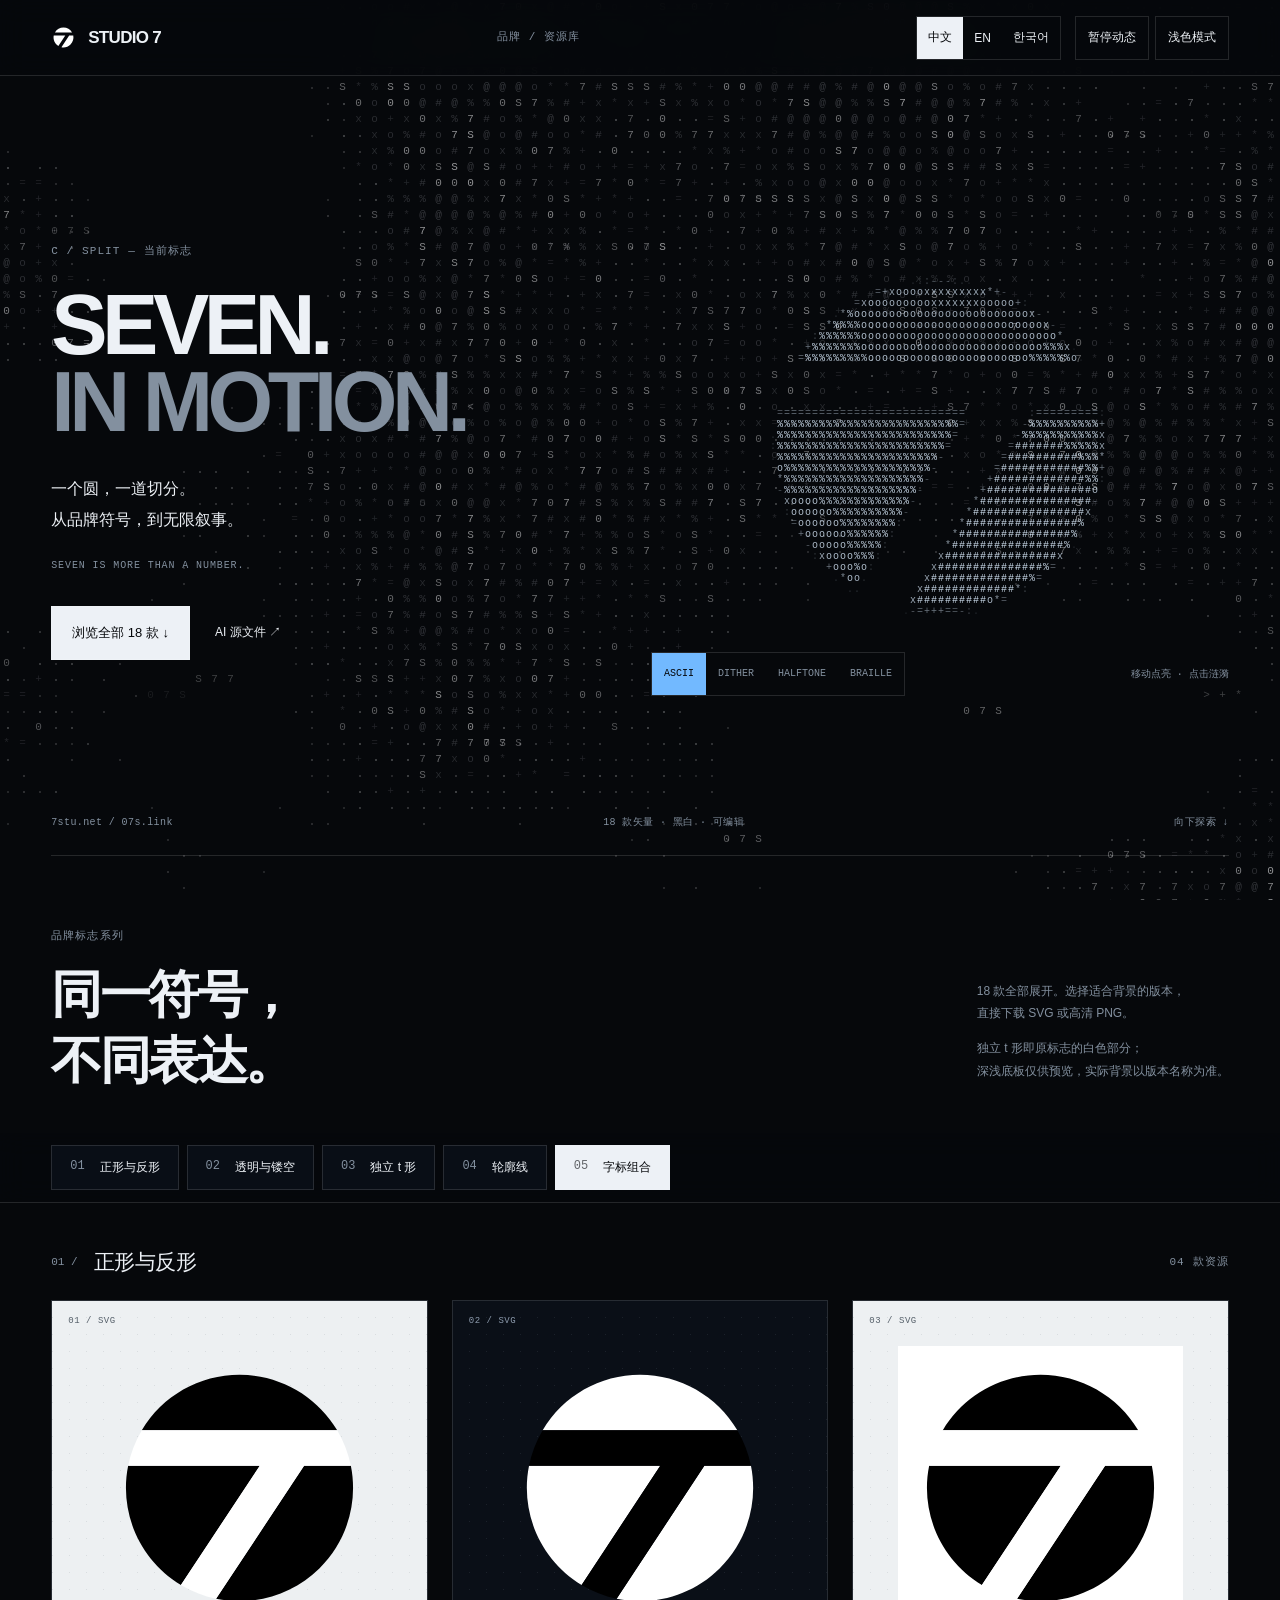
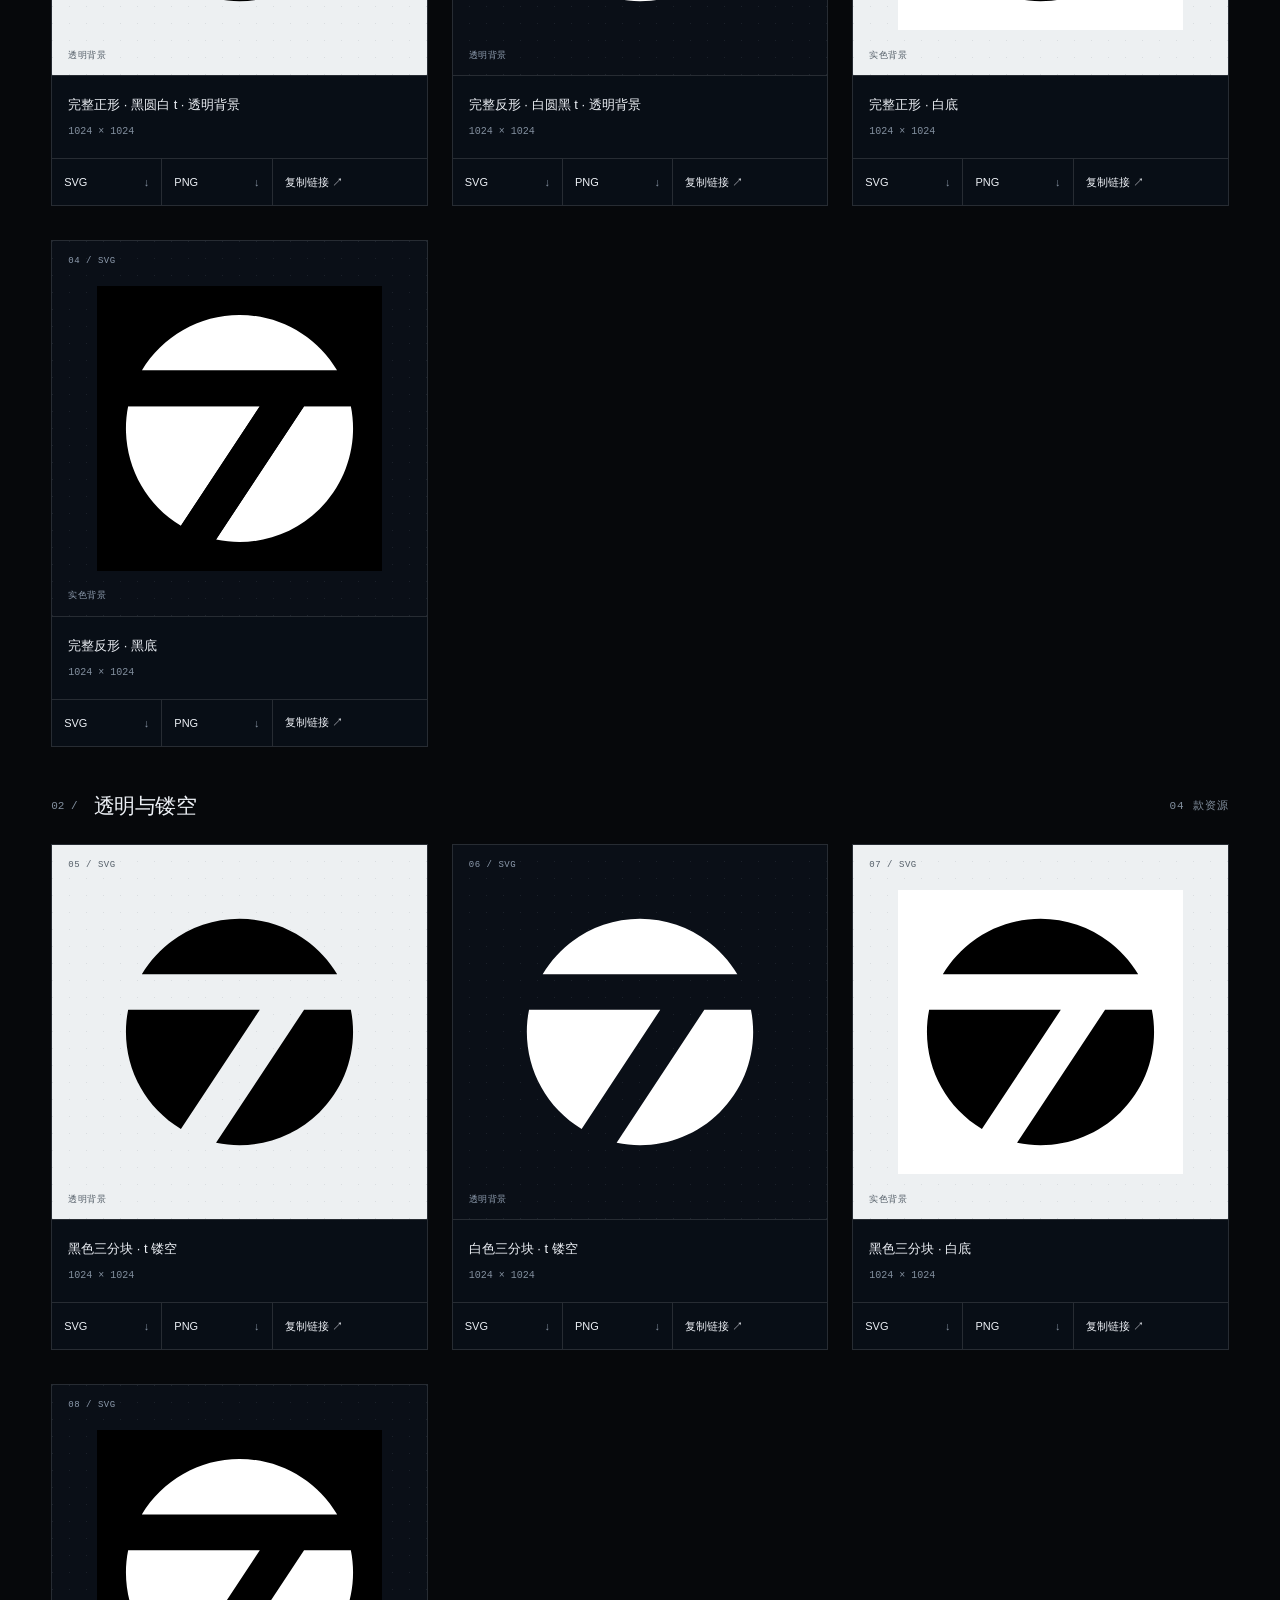
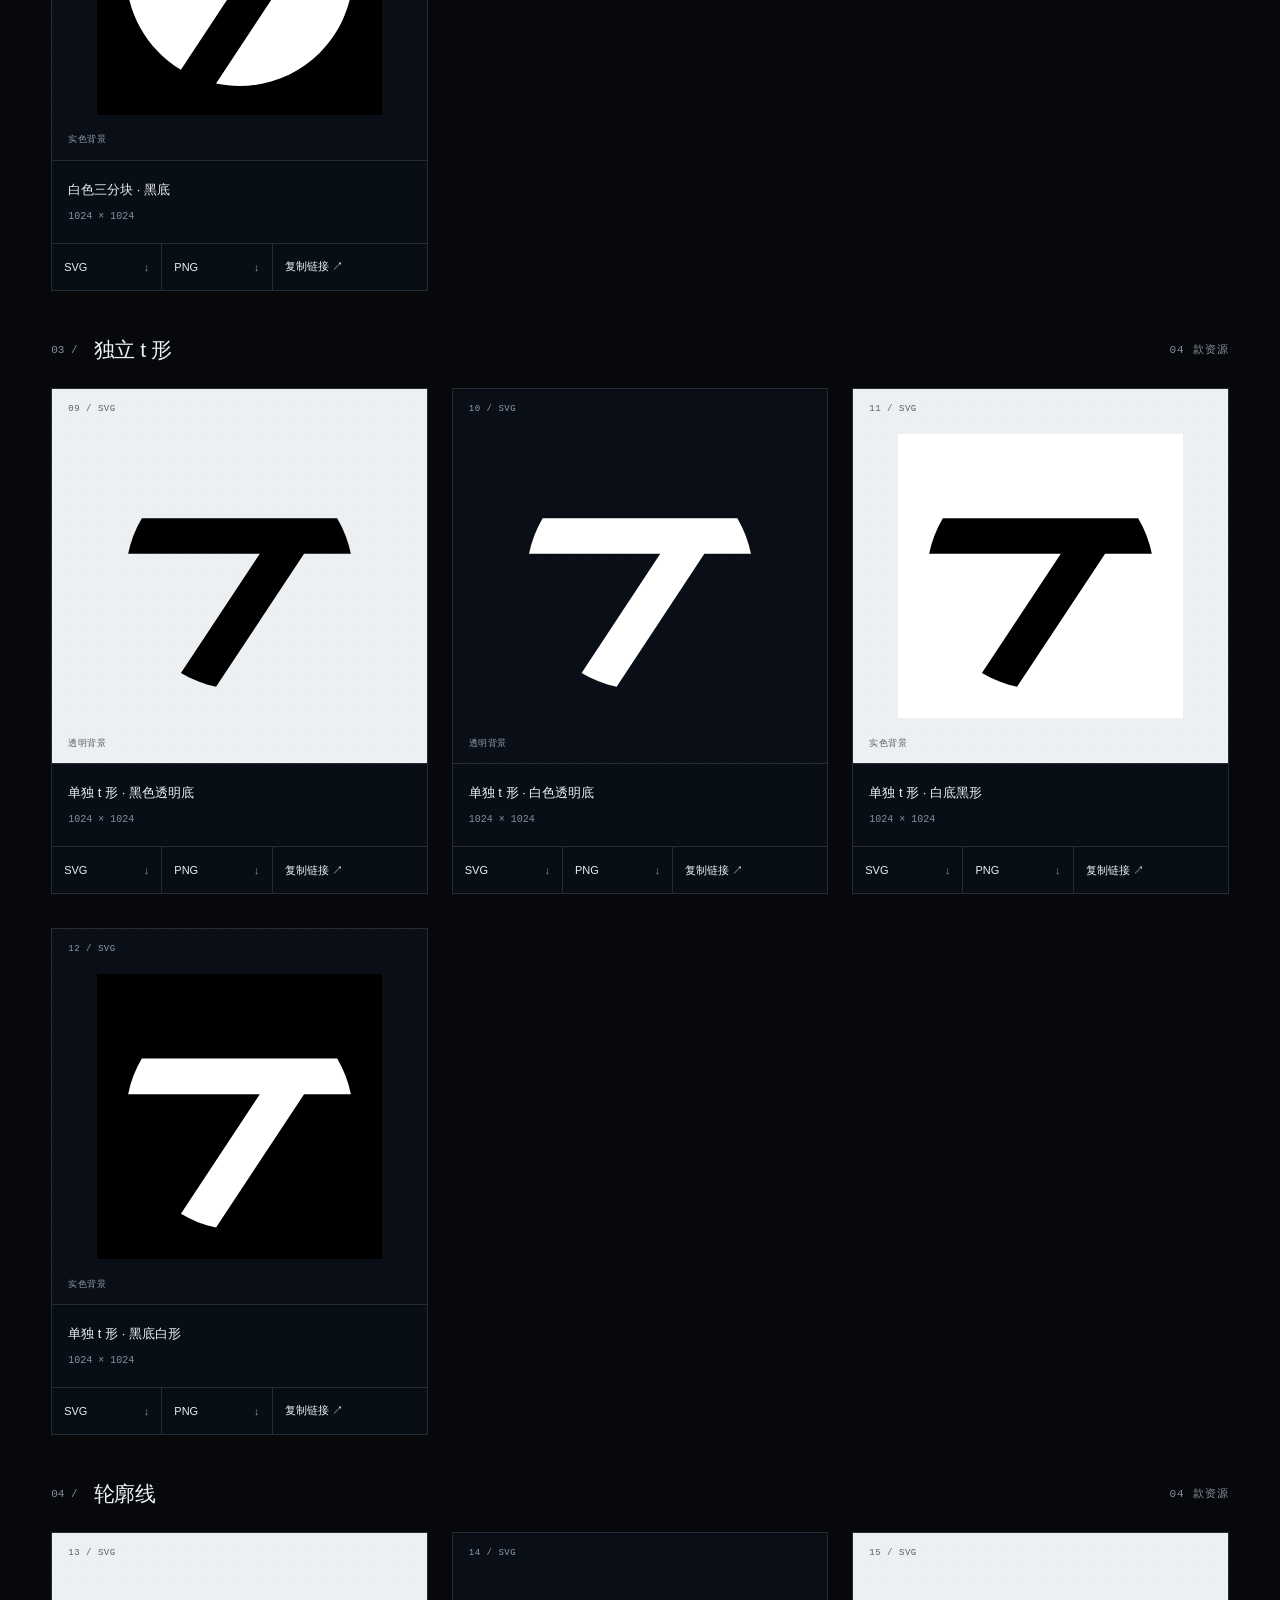
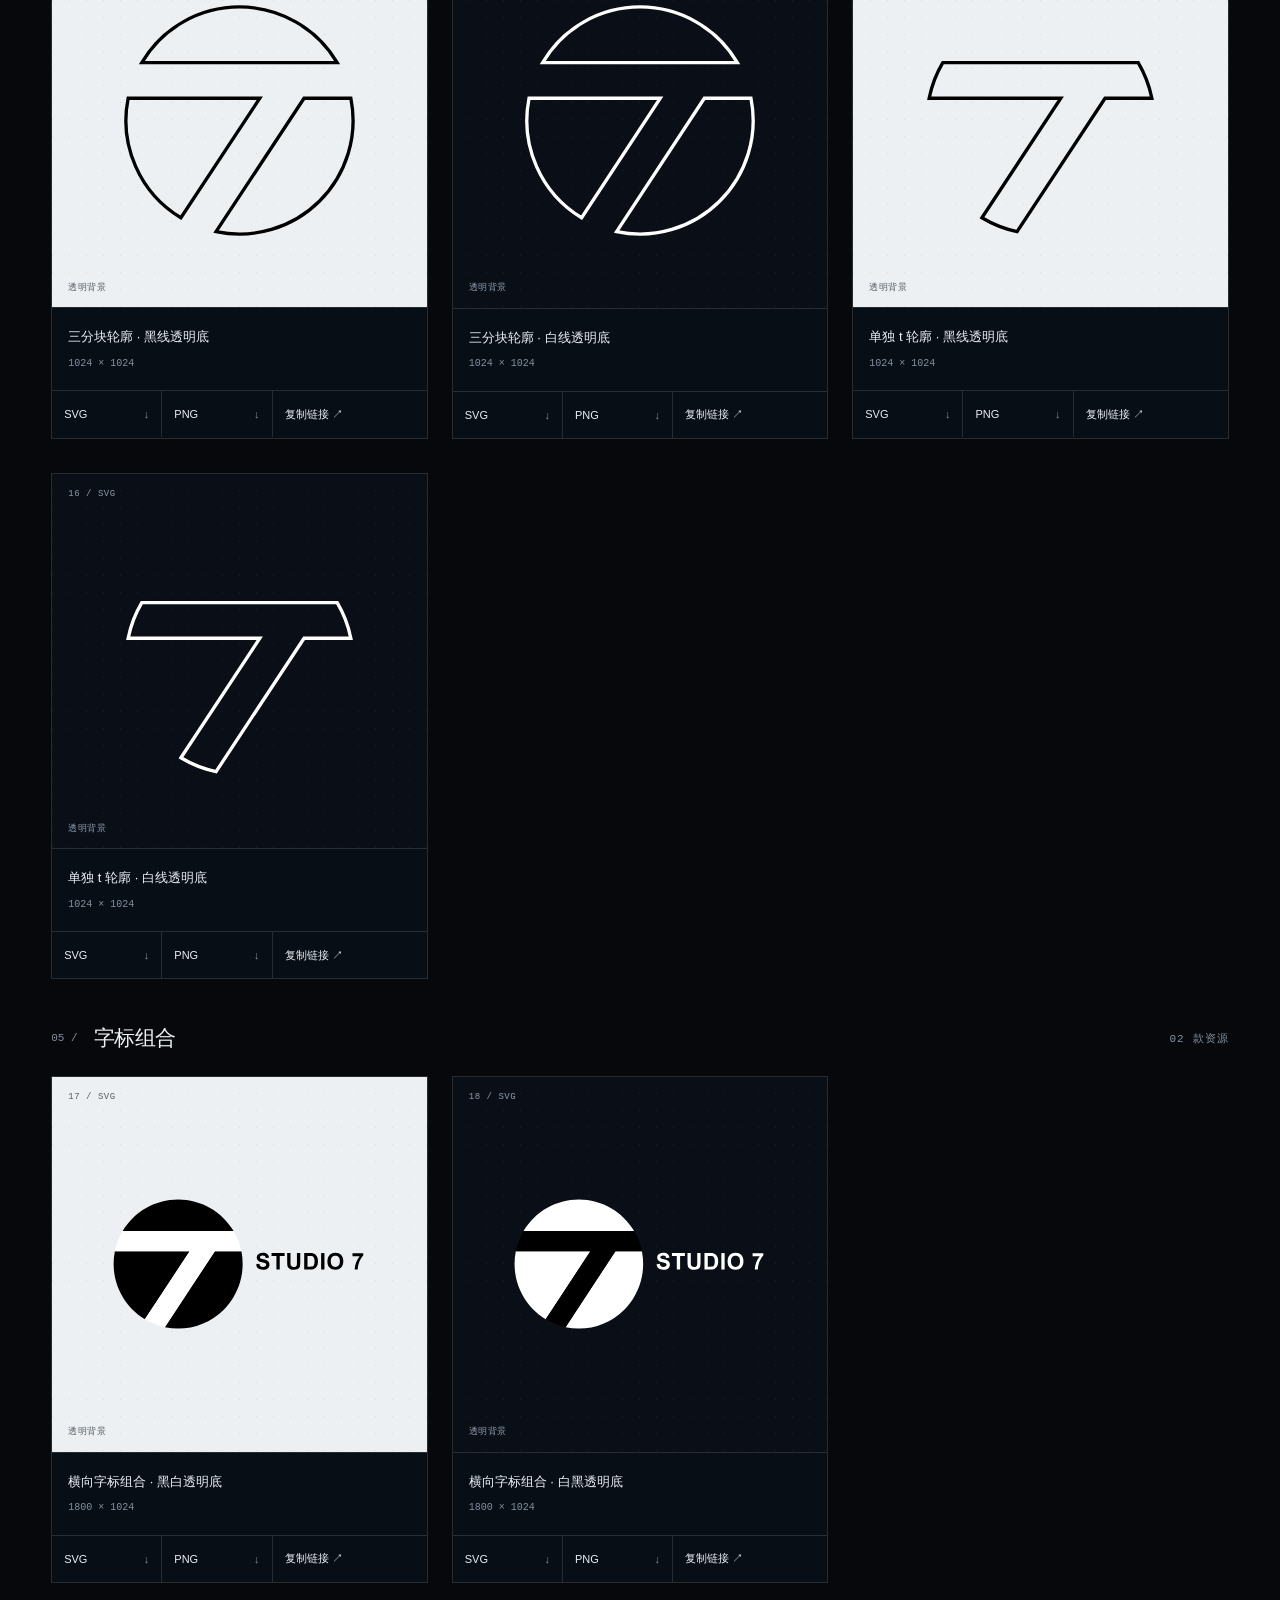
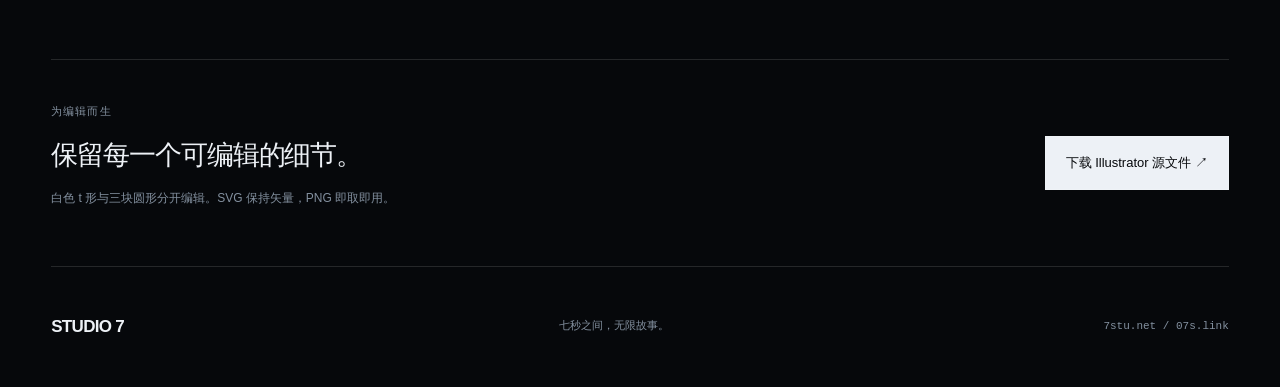
==== commit ffb10c2a: "Use the 07S character field as the page background Replace the faint blue dot field with the same mo" ====
--- a/test.html
+++ b/test.html
@@ -1,2 +1,2 @@
 <!doctype html>
-<html lang="zh-CN" data-theme="dark"><head><meta charset="utf-8"><meta name="viewport" content="width=device-width,initial-scale=1"><meta name="theme-color" content="#06080b"><meta name="description" content="STUDIO 7 · C / SPLIT 品牌资源库。18 款可编辑 SVG 与高清 PNG，正反、镂空、独立 t 形、轮廓和组合字标。"><title>STUDIO 7 — Identity in motion.</title><link rel="icon" href="logo/studio7.svg" type="image/svg+xml"><link rel="stylesheet" href="assets/identity.css?v=20261017"></head><body><div id="loader" aria-hidden="true"><div class="bar"></div><div class="num"></div></div><script src="assets/loader.js?v=20261017"></script><a class="skip" href="#library">跳到 Logo 资源</a><canvas id="field" aria-hidden="true"></canvas><div class="page"><header class="topbar"><a href="#top" class="brand"><img src="logo/studio7-white.svg" width="25" height="25" alt=""><span>STUDIO 7</span></a><span class="top-label">IDENTITY / RESOURCE LIBRARY</span><div class="controls"><div class="languages" role="group" aria-label="语言"><button data-lang="zh" lang="zh-CN" aria-pressed="true">中文</button><button data-lang="en" lang="en" aria-pressed="false">EN</button><button data-lang="ko" lang="ko" aria-pressed="false">한국어</button></div><button id="motion" type="button" aria-pressed="false">暂停动态</button><button id="theme" type="button" aria-pressed="false">浅色模式</button></div></header><main id="top"><section class="hero"><div class="hero-copy"><div class="eyebrow"><span class="live-dot"></span> C / SPLIT — CURRENT IDENTITY</div><h1>SEVEN.<br><span>IN MOTION.</span></h1><p class="hero-intro">一个圆，一道切分。<br>从品牌符号，到无限叙事。</p><p class="hero-manifesto">SEVEN IS MORE THAN A NUMBER.</p><div class="hero-actions"><a class="primary" href="#library">浏览全部 18 款 <span>↓</span></a><a href="logo/studio7-c/source/studio7-c.ai" download>AI 源文件 ↗</a></div></div><div class="hero-art"><canvas id="heroCanvas" role="img" aria-label="由 ASCII 字符组成的动态 C / SPLIT 标志"></canvas><img class="canvas-fallback" src="logo/studio7-white.svg" alt="C / SPLIT 标志"><div class="art-tools"><div class="render-modes" role="group" aria-label="字符渲染方式"><button data-mode="ascii" aria-pressed="true">ASCII</button><button data-mode="dither" aria-pressed="false">DITHER</button><button data-mode="halftone" aria-pressed="false">HALFTONE</button><button data-mode="braille" aria-pressed="false">BRAILLE</button></div><span>移动点亮 · 点击涟漪</span></div></div><div class="hero-footer"><span>7stu.net / 07s.link</span><span>18 VECTORS · BLACK & WHITE · EDITABLE</span><span>SCROLL TO EXPLORE ↓</span></div></section><section class="library-intro" id="library"><div><p class="eyebrow">THE IDENTITY COLLECTION</p><h2>同一符号，<br>不同表达。</h2></div><div class="library-description"><p>18 款全部展开。选择适合背景的版本，<br>直接下载 SVG 或高清 PNG。</p><p>独立 t 形即原标志的白色部分；<br>深浅底板仅供预览，实际背景以版本名称为准。</p></div></section><nav class="category-nav" aria-label="资源分类"><a href="#positive"><span>01</span> 正形与反形</a><a href="#cutout"><span>02</span> 透明与镂空</a><a href="#t-shape"><span>03</span> 独立 t 形</a><a href="#outline"><span>04</span> 轮廓线</a><a href="#lockup"><span>05</span> 字标组合</a></nav><section class="collection" id="positive" aria-labelledby="title-positive"><div class="section-heading"><div><span class="index-number">01 /</span><h2 id="title-positive">正形与反形</h2></div><span class="mono">04 ASSETS</span></div><div class="asset-grid"><article class="asset"><div class="sample on-light"><span class="asset-number">01 / SVG</span><img src="logo/studio7-c/svg/01-full-positive-transparent.svg" width="1024" height="1024" alt="完整正形 · 黑圆白 t · 透明背景" loading="lazy" decoding="async"><span class="sample-caption">TRANSPARENT</span></div><div class="asset-meta"><h3>完整正形 · 黑圆白 t · 透明背景</h3><span>1024 × 1024</span></div><div class="asset-actions"><a href="logo/studio7-c/svg/01-full-positive-transparent.svg" download>SVG <span>↓</span></a><a href="logo/studio7-c/png/01-full-positive-transparent.png" download>PNG <span>↓</span></a><button type="button" data-copy="logo/studio7-c/svg/01-full-positive-transparent.svg" aria-label="复制完整正形 · 黑圆白 t · 透明背景的 SVG 地址">复制链接 <span>↗</span></button></div></article><article class="asset"><div class="sample on-dark"><span class="asset-number">02 / SVG</span><img src="logo/studio7-c/svg/02-full-reverse-transparent.svg" width="1024" height="1024" alt="完整反形 · 白圆黑 t · 透明背景" loading="lazy" decoding="async"><span class="sample-caption">TRANSPARENT</span></div><div class="asset-meta"><h3>完整反形 · 白圆黑 t · 透明背景</h3><span>1024 × 1024</span></div><div class="asset-actions"><a href="logo/studio7-c/svg/02-full-reverse-transparent.svg" download>SVG <span>↓</span></a><a href="logo/studio7-c/png/02-full-reverse-transparent.png" download>PNG <span>↓</span></a><button type="button" data-copy="logo/studio7-c/svg/02-full-reverse-transparent.svg" aria-label="复制完整反形 · 白圆黑 t · 透明背景的 SVG 地址">复制链接 <span>↗</span></button></div></article><article class="asset"><div class="sample on-light"><span class="asset-number">03 / SVG</span><img src="logo/studio7-c/svg/03-full-positive-white-bg.svg" width="1024" height="1024" alt="完整正形 · 白底" loading="lazy" decoding="async"><span class="sample-caption">SOLID BACKGROUND</span></div><div class="asset-meta"><h3>完整正形 · 白底</h3><span>1024 × 1024</span></div><div class="asset-actions"><a href="logo/studio7-c/svg/03-full-positive-white-bg.svg" download>SVG <span>↓</span></a><a href="logo/studio7-c/png/03-full-positive-white-bg.png" download>PNG <span>↓</span></a><button type="button" data-copy="logo/studio7-c/svg/03-full-positive-white-bg.svg" aria-label="复制完整正形 · 白底的 SVG 地址">复制链接 <span>↗</span></button></div></article><article class="asset"><div class="sample on-dark"><span class="asset-number">04 / SVG</span><img src="logo/studio7-c/svg/04-full-reverse-black-bg.svg" width="1024" height="1024" alt="完整反形 · 黑底" loading="lazy" decoding="async"><span class="sample-caption">SOLID BACKGROUND</span></div><div class="asset-meta"><h3>完整反形 · 黑底</h3><span>1024 × 1024</span></div><div class="asset-actions"><a href="logo/studio7-c/svg/04-full-reverse-black-bg.svg" download>SVG <span>↓</span></a><a href="logo/studio7-c/png/04-full-reverse-black-bg.png" download>PNG <span>↓</span></a><button type="button" data-copy="logo/studio7-c/svg/04-full-reverse-black-bg.svg" aria-label="复制完整反形 · 黑底的 SVG 地址">复制链接 <span>↗</span></button></div></article></div></section><section class="collection" id="cutout" aria-labelledby="title-cutout"><div class="section-heading"><div><span class="index-number">02 /</span><h2 id="title-cutout">透明与镂空</h2></div><span class="mono">04 ASSETS</span></div><div class="asset-grid"><article class="asset"><div class="sample on-light"><span class="asset-number">05 / SVG</span><img src="logo/studio7-c/svg/05-split-black-transparent.svg" width="1024" height="1024" alt="黑色三分块 · t 镂空" loading="lazy" decoding="async"><span class="sample-caption">TRANSPARENT</span></div><div class="asset-meta"><h3>黑色三分块 · t 镂空</h3><span>1024 × 1024</span></div><div class="asset-actions"><a href="logo/studio7-c/svg/05-split-black-transparent.svg" download>SVG <span>↓</span></a><a href="logo/studio7-c/png/05-split-black-transparent.png" download>PNG <span>↓</span></a><button type="button" data-copy="logo/studio7-c/svg/05-split-black-transparent.svg" aria-label="复制黑色三分块 · t 镂空的 SVG 地址">复制链接 <span>↗</span></button></div></article><article class="asset"><div class="sample on-dark"><span class="asset-number">06 / SVG</span><img src="logo/studio7-c/svg/06-split-white-transparent.svg" width="1024" height="1024" alt="白色三分块 · t 镂空" loading="lazy" decoding="async"><span class="sample-caption">TRANSPARENT</span></div><div class="asset-meta"><h3>白色三分块 · t 镂空</h3><span>1024 × 1024</span></div><div class="asset-actions"><a href="logo/studio7-c/svg/06-split-white-transparent.svg" download>SVG <span>↓</span></a><a href="logo/studio7-c/png/06-split-white-transparent.png" download>PNG <span>↓</span></a><button type="button" data-copy="logo/studio7-c/svg/06-split-white-transparent.svg" aria-label="复制白色三分块 · t 镂空的 SVG 地址">复制链接 <span>↗</span></button></div></article><article class="asset"><div class="sample on-light"><span class="asset-number">07 / SVG</span><img src="logo/studio7-c/svg/07-split-black-white-bg.svg" width="1024" height="1024" alt="黑色三分块 · 白底" loading="lazy" decoding="async"><span class="sample-caption">SOLID BACKGROUND</span></div><div class="asset-meta"><h3>黑色三分块 · 白底</h3><span>1024 × 1024</span></div><div class="asset-actions"><a href="logo/studio7-c/svg/07-split-black-white-bg.svg" download>SVG <span>↓</span></a><a href="logo/studio7-c/png/07-split-black-white-bg.png" download>PNG <span>↓</span></a><button type="button" data-copy="logo/studio7-c/svg/07-split-black-white-bg.svg" aria-label="复制黑色三分块 · 白底的 SVG 地址">复制链接 <span>↗</span></button></div></article><article class="asset"><div class="sample on-dark"><span class="asset-number">08 / SVG</span><img src="logo/studio7-c/svg/08-split-white-black-bg.svg" width="1024" height="1024" alt="白色三分块 · 黑底" loading="lazy" decoding="async"><span class="sample-caption">SOLID BACKGROUND</span></div><div class="asset-meta"><h3>白色三分块 · 黑底</h3><span>1024 × 1024</span></div><div class="asset-actions"><a href="logo/studio7-c/svg/08-split-white-black-bg.svg" download>SVG <span>↓</span></a><a href="logo/studio7-c/png/08-split-white-black-bg.png" download>PNG <span>↓</span></a><button type="button" data-copy="logo/studio7-c/svg/08-split-white-black-bg.svg" aria-label="复制白色三分块 · 黑底的 SVG 地址">复制链接 <span>↗</span></button></div></article></div></section><section class="collection" id="t-shape" aria-labelledby="title-t-shape"><div class="section-heading"><div><span class="index-number">03 /</span><h2 id="title-t-shape">独立 t 形</h2></div><span class="mono">04 ASSETS</span></div><div class="asset-grid"><article class="asset"><div class="sample on-light"><span class="asset-number">09 / SVG</span><img src="logo/studio7-c/svg/09-t-black-transparent.svg" width="1024" height="1024" alt="单独 t 形 · 黑色透明底" loading="lazy" decoding="async"><span class="sample-caption">TRANSPARENT</span></div><div class="asset-meta"><h3>单独 t 形 · 黑色透明底</h3><span>1024 × 1024</span></div><div class="asset-actions"><a href="logo/studio7-c/svg/09-t-black-transparent.svg" download>SVG <span>↓</span></a><a href="logo/studio7-c/png/09-t-black-transparent.png" download>PNG <span>↓</span></a><button type="button" data-copy="logo/studio7-c/svg/09-t-black-transparent.svg" aria-label="复制单独 t 形 · 黑色透明底的 SVG 地址">复制链接 <span>↗</span></button></div></article><article class="asset"><div class="sample on-dark"><span class="asset-number">10 / SVG</span><img src="logo/studio7-c/svg/10-t-white-transparent.svg" width="1024" height="1024" alt="单独 t 形 · 白色透明底" loading="lazy" decoding="async"><span class="sample-caption">TRANSPARENT</span></div><div class="asset-meta"><h3>单独 t 形 · 白色透明底</h3><span>1024 × 1024</span></div><div class="asset-actions"><a href="logo/studio7-c/svg/10-t-white-transparent.svg" download>SVG <span>↓</span></a><a href="logo/studio7-c/png/10-t-white-transparent.png" download>PNG <span>↓</span></a><button type="button" data-copy="logo/studio7-c/svg/10-t-white-transparent.svg" aria-label="复制单独 t 形 · 白色透明底的 SVG 地址">复制链接 <span>↗</span></button></div></article><article class="asset"><div class="sample on-light"><span class="asset-number">11 / SVG</span><img src="logo/studio7-c/svg/11-t-black-white-bg.svg" width="1024" height="1024" alt="单独 t 形 · 白底黑形" loading="lazy" decoding="async"><span class="sample-caption">SOLID BACKGROUND</span></div><div class="asset-meta"><h3>单独 t 形 · 白底黑形</h3><span>1024 × 1024</span></div><div class="asset-actions"><a href="logo/studio7-c/svg/11-t-black-white-bg.svg" download>SVG <span>↓</span></a><a href="logo/studio7-c/png/11-t-black-white-bg.png" download>PNG <span>↓</span></a><button type="button" data-copy="logo/studio7-c/svg/11-t-black-white-bg.svg" aria-label="复制单独 t 形 · 白底黑形的 SVG 地址">复制链接 <span>↗</span></button></div></article><article class="asset"><div class="sample on-dark"><span class="asset-number">12 / SVG</span><img src="logo/studio7-c/svg/12-t-white-black-bg.svg" width="1024" height="1024" alt="单独 t 形 · 黑底白形" loading="lazy" decoding="async"><span class="sample-caption">SOLID BACKGROUND</span></div><div class="asset-meta"><h3>单独 t 形 · 黑底白形</h3><span>1024 × 1024</span></div><div class="asset-actions"><a href="logo/studio7-c/svg/12-t-white-black-bg.svg" download>SVG <span>↓</span></a><a href="logo/studio7-c/png/12-t-white-black-bg.png" download>PNG <span>↓</span></a><button type="button" data-copy="logo/studio7-c/svg/12-t-white-black-bg.svg" aria-label="复制单独 t 形 · 黑底白形的 SVG 地址">复制链接 <span>↗</span></button></div></article></div></section><section class="collection" id="outline" aria-labelledby="title-outline"><div class="section-heading"><div><span class="index-number">04 /</span><h2 id="title-outline">轮廓线</h2></div><span class="mono">04 ASSETS</span></div><div class="asset-grid"><article class="asset"><div class="sample on-light"><span class="asset-number">13 / SVG</span><img src="logo/studio7-c/svg/13-split-outline-black.svg" width="1024" height="1024" alt="三分块轮廓 · 黑线透明底" loading="lazy" decoding="async"><span class="sample-caption">TRANSPARENT</span></div><div class="asset-meta"><h3>三分块轮廓 · 黑线透明底</h3><span>1024 × 1024</span></div><div class="asset-actions"><a href="logo/studio7-c/svg/13-split-outline-black.svg" download>SVG <span>↓</span></a><a href="logo/studio7-c/png/13-split-outline-black.png" download>PNG <span>↓</span></a><button type="button" data-copy="logo/studio7-c/svg/13-split-outline-black.svg" aria-label="复制三分块轮廓 · 黑线透明底的 SVG 地址">复制链接 <span>↗</span></button></div></article><article class="asset"><div class="sample on-dark"><span class="asset-number">14 / SVG</span><img src="logo/studio7-c/svg/14-split-outline-white.svg" width="1024" height="1024" alt="三分块轮廓 · 白线透明底" loading="lazy" decoding="async"><span class="sample-caption">TRANSPARENT</span></div><div class="asset-meta"><h3>三分块轮廓 · 白线透明底</h3><span>1024 × 1024</span></div><div class="asset-actions"><a href="logo/studio7-c/svg/14-split-outline-white.svg" download>SVG <span>↓</span></a><a href="logo/studio7-c/png/14-split-outline-white.png" download>PNG <span>↓</span></a><button type="button" data-copy="logo/studio7-c/svg/14-split-outline-white.svg" aria-label="复制三分块轮廓 · 白线透明底的 SVG 地址">复制链接 <span>↗</span></button></div></article><article class="asset"><div class="sample on-light"><span class="asset-number">15 / SVG</span><img src="logo/studio7-c/svg/15-t-outline-black.svg" width="1024" height="1024" alt="单独 t 轮廓 · 黑线透明底" loading="lazy" decoding="async"><span class="sample-caption">TRANSPARENT</span></div><div class="asset-meta"><h3>单独 t 轮廓 · 黑线透明底</h3><span>1024 × 1024</span></div><div class="asset-actions"><a href="logo/studio7-c/svg/15-t-outline-black.svg" download>SVG <span>↓</span></a><a href="logo/studio7-c/png/15-t-outline-black.png" download>PNG <span>↓</span></a><button type="button" data-copy="logo/studio7-c/svg/15-t-outline-black.svg" aria-label="复制单独 t 轮廓 · 黑线透明底的 SVG 地址">复制链接 <span>↗</span></button></div></article><article class="asset"><div class="sample on-dark"><span class="asset-number">16 / SVG</span><img src="logo/studio7-c/svg/16-t-outline-white.svg" width="1024" height="1024" alt="单独 t 轮廓 · 白线透明底" loading="lazy" decoding="async"><span class="sample-caption">TRANSPARENT</span></div><div class="asset-meta"><h3>单独 t 轮廓 · 白线透明底</h3><span>1024 × 1024</span></div><div class="asset-actions"><a href="logo/studio7-c/svg/16-t-outline-white.svg" download>SVG <span>↓</span></a><a href="logo/studio7-c/png/16-t-outline-white.png" download>PNG <span>↓</span></a><button type="button" data-copy="logo/studio7-c/svg/16-t-outline-white.svg" aria-label="复制单独 t 轮廓 · 白线透明底的 SVG 地址">复制链接 <span>↗</span></button></div></article></div></section><section class="collection" id="lockup" aria-labelledby="title-lockup"><div class="section-heading"><div><span class="index-number">05 /</span><h2 id="title-lockup">字标组合</h2></div><span class="mono">02 ASSETS</span></div><div class="asset-grid"><article class="asset"><div class="sample on-light"><span class="asset-number">17 / SVG</span><img src="logo/studio7-c/svg/17-lockup-positive.svg" width="1800" height="1024" alt="横向字标组合 · 黑白透明底" loading="lazy" decoding="async"><span class="sample-caption">TRANSPARENT</span></div><div class="asset-meta"><h3>横向字标组合 · 黑白透明底</h3><span>1800 × 1024</span></div><div class="asset-actions"><a href="logo/studio7-c/svg/17-lockup-positive.svg" download>SVG <span>↓</span></a><a href="logo/studio7-c/png/17-lockup-positive.png" download>PNG <span>↓</span></a><button type="button" data-copy="logo/studio7-c/svg/17-lockup-positive.svg" aria-label="复制横向字标组合 · 黑白透明底的 SVG 地址">复制链接 <span>↗</span></button></div></article><article class="asset"><div class="sample on-dark"><span class="asset-number">18 / SVG</span><img src="logo/studio7-c/svg/18-lockup-reverse.svg" width="1800" height="1024" alt="横向字标组合 · 白黑透明底" loading="lazy" decoding="async"><span class="sample-caption">TRANSPARENT</span></div><div class="asset-meta"><h3>横向字标组合 · 白黑透明底</h3><span>1800 × 1024</span></div><div class="asset-actions"><a href="logo/studio7-c/svg/18-lockup-reverse.svg" download>SVG <span>↓</span></a><a href="logo/studio7-c/png/18-lockup-reverse.png" download>PNG <span>↓</span></a><button type="button" data-copy="logo/studio7-c/svg/18-lockup-reverse.svg" aria-label="复制横向字标组合 · 白黑透明底的 SVG 地址">复制链接 <span>↗</span></button></div></article></div></section><section class="source-banner"><div><p class="eyebrow">MADE TO BE EDITED</p><h2>保留每一个可编辑的细节。</h2><p>白色 t 形与三块圆形分开编辑。SVG 保持矢量，PNG 即取即用。</p></div><a href="logo/studio7-c/source/studio7-c.ai" download class="primary">下载 Illustrator 源文件 ↗</a></section></main><footer><a class="brand" href="#top">STUDIO 7</a><p>Seven Seconds, Infinite Stories.</p><span>7stu.net / 07s.link</span></footer></div><div id="status" role="status" aria-live="polite"></div><script src="assets/locales.js?v=20261017" defer></script><script src="assets/identity.js?v=20261017" defer></script></body></html>+<html lang="zh-CN" data-theme="dark"><head><meta charset="utf-8"><meta name="viewport" content="width=device-width,initial-scale=1"><meta name="theme-color" content="#06080b"><meta name="description" content="STUDIO 7 · C / SPLIT 品牌资源库。18 款可编辑 SVG 与高清 PNG，正反、镂空、独立 t 形、轮廓和组合字标。"><title>STUDIO 7 — Identity in motion.</title><link rel="icon" href="logo/studio7.svg" type="image/svg+xml"><link rel="stylesheet" href="assets/identity.css?v=20261017"></head><body><div id="loader" aria-hidden="true"><div class="bar"></div><div class="num"></div></div><script src="assets/loader.js?v=20261017"></script><a class="skip" href="#library">跳到 Logo 资源</a><canvas id="field" aria-hidden="true"></canvas><div class="page"><header class="topbar"><a href="#top" class="brand"><img src="logo/studio7-white.svg" width="25" height="25" alt=""><span>STUDIO 7</span></a><span class="top-label">IDENTITY / RESOURCE LIBRARY</span><div class="controls"><div class="languages" role="group" aria-label="语言"><button data-lang="zh" lang="zh-CN" aria-pressed="true">中文</button><button data-lang="en" lang="en" aria-pressed="false">EN</button><button data-lang="ko" lang="ko" aria-pressed="false">한국어</button></div><button id="motion" type="button" aria-pressed="false">暂停动态</button><button id="theme" type="button" aria-pressed="false">浅色模式</button></div></header><main id="top"><section class="hero"><div class="hero-copy"><div class="eyebrow"><span class="live-dot"></span> C / SPLIT — CURRENT IDENTITY</div><h1>SEVEN.<br><span>IN MOTION.</span></h1><p class="hero-intro">一个圆，一道切分。<br>从品牌符号，到无限叙事。</p><p class="hero-manifesto">SEVEN IS MORE THAN A NUMBER.</p><div class="hero-actions"><a class="primary" href="#library">浏览全部 18 款 <span>↓</span></a><a href="logo/studio7-c/source/studio7-c.ai" download>AI 源文件 ↗</a></div></div><div class="hero-art"><canvas id="heroCanvas" role="img" aria-label="由 ASCII 字符组成的动态 C / SPLIT 标志"></canvas><img class="canvas-fallback" src="logo/studio7-white.svg" alt="C / SPLIT 标志"><div class="art-tools"><div class="render-modes" role="group" aria-label="字符渲染方式"><button data-mode="ascii" aria-pressed="true">ASCII</button><button data-mode="dither" aria-pressed="false">DITHER</button><button data-mode="halftone" aria-pressed="false">HALFTONE</button><button data-mode="braille" aria-pressed="false">BRAILLE</button></div><span>移动点亮 · 点击涟漪</span></div></div><div class="hero-footer"><span>7stu.net / 07s.link</span><span>18 VECTORS · BLACK & WHITE · EDITABLE</span><span>SCROLL TO EXPLORE ↓</span></div></section><section class="library-intro" id="library"><div><p class="eyebrow">THE IDENTITY COLLECTION</p><h2>同一符号，<br>不同表达。</h2></div><div class="library-description"><p>18 款全部展开。选择适合背景的版本，<br>直接下载 SVG 或高清 PNG。</p><p>独立 t 形即原标志的白色部分；<br>深浅底板仅供预览，实际背景以版本名称为准。</p></div></section><nav class="category-nav" aria-label="资源分类"><a href="#positive"><span>01</span> 正形与反形</a><a href="#cutout"><span>02</span> 透明与镂空</a><a href="#t-shape"><span>03</span> 独立 t 形</a><a href="#outline"><span>04</span> 轮廓线</a><a href="#lockup"><span>05</span> 字标组合</a></nav><section class="collection" id="positive" aria-labelledby="title-positive"><div class="section-heading"><div><span class="index-number">01 /</span><h2 id="title-positive">正形与反形</h2></div><span class="mono">04 ASSETS</span></div><div class="asset-grid"><article class="asset"><div class="sample on-light"><span class="asset-number">01 / SVG</span><img src="logo/studio7-c/svg/01-full-positive-transparent.svg" width="1024" height="1024" alt="完整正形 · 黑圆白 t · 透明背景" loading="lazy" decoding="async"><span class="sample-caption">TRANSPARENT</span></div><div class="asset-meta"><h3>完整正形 · 黑圆白 t · 透明背景</h3><span>1024 × 1024</span></div><div class="asset-actions"><a href="logo/studio7-c/svg/01-full-positive-transparent.svg" download>SVG <span>↓</span></a><a href="logo/studio7-c/png/01-full-positive-transparent.png" download>PNG <span>↓</span></a><button type="button" data-copy="logo/studio7-c/svg/01-full-positive-transparent.svg" aria-label="复制完整正形 · 黑圆白 t · 透明背景的 SVG 地址">复制链接 <span>↗</span></button></div></article><article class="asset"><div class="sample on-dark"><span class="asset-number">02 / SVG</span><img src="logo/studio7-c/svg/02-full-reverse-transparent.svg" width="1024" height="1024" alt="完整反形 · 白圆黑 t · 透明背景" loading="lazy" decoding="async"><span class="sample-caption">TRANSPARENT</span></div><div class="asset-meta"><h3>完整反形 · 白圆黑 t · 透明背景</h3><span>1024 × 1024</span></div><div class="asset-actions"><a href="logo/studio7-c/svg/02-full-reverse-transparent.svg" download>SVG <span>↓</span></a><a href="logo/studio7-c/png/02-full-reverse-transparent.png" download>PNG <span>↓</span></a><button type="button" data-copy="logo/studio7-c/svg/02-full-reverse-transparent.svg" aria-label="复制完整反形 · 白圆黑 t · 透明背景的 SVG 地址">复制链接 <span>↗</span></button></div></article><article class="asset"><div class="sample on-light"><span class="asset-number">03 / SVG</span><img src="logo/studio7-c/svg/03-full-positive-white-bg.svg" width="1024" height="1024" alt="完整正形 · 白底" loading="lazy" decoding="async"><span class="sample-caption">SOLID BACKGROUND</span></div><div class="asset-meta"><h3>完整正形 · 白底</h3><span>1024 × 1024</span></div><div class="asset-actions"><a href="logo/studio7-c/svg/03-full-positive-white-bg.svg" download>SVG <span>↓</span></a><a href="logo/studio7-c/png/03-full-positive-white-bg.png" download>PNG <span>↓</span></a><button type="button" data-copy="logo/studio7-c/svg/03-full-positive-white-bg.svg" aria-label="复制完整正形 · 白底的 SVG 地址">复制链接 <span>↗</span></button></div></article><article class="asset"><div class="sample on-dark"><span class="asset-number">04 / SVG</span><img src="logo/studio7-c/svg/04-full-reverse-black-bg.svg" width="1024" height="1024" alt="完整反形 · 黑底" loading="lazy" decoding="async"><span class="sample-caption">SOLID BACKGROUND</span></div><div class="asset-meta"><h3>完整反形 · 黑底</h3><span>1024 × 1024</span></div><div class="asset-actions"><a href="logo/studio7-c/svg/04-full-reverse-black-bg.svg" download>SVG <span>↓</span></a><a href="logo/studio7-c/png/04-full-reverse-black-bg.png" download>PNG <span>↓</span></a><button type="button" data-copy="logo/studio7-c/svg/04-full-reverse-black-bg.svg" aria-label="复制完整反形 · 黑底的 SVG 地址">复制链接 <span>↗</span></button></div></article></div></section><section class="collection" id="cutout" aria-labelledby="title-cutout"><div class="section-heading"><div><span class="index-number">02 /</span><h2 id="title-cutout">透明与镂空</h2></div><span class="mono">04 ASSETS</span></div><div class="asset-grid"><article class="asset"><div class="sample on-light"><span class="asset-number">05 / SVG</span><img src="logo/studio7-c/svg/05-split-black-transparent.svg" width="1024" height="1024" alt="黑色三分块 · t 镂空" loading="lazy" decoding="async"><span class="sample-caption">TRANSPARENT</span></div><div class="asset-meta"><h3>黑色三分块 · t 镂空</h3><span>1024 × 1024</span></div><div class="asset-actions"><a href="logo/studio7-c/svg/05-split-black-transparent.svg" download>SVG <span>↓</span></a><a href="logo/studio7-c/png/05-split-black-transparent.png" download>PNG <span>↓</span></a><button type="button" data-copy="logo/studio7-c/svg/05-split-black-transparent.svg" aria-label="复制黑色三分块 · t 镂空的 SVG 地址">复制链接 <span>↗</span></button></div></article><article class="asset"><div class="sample on-dark"><span class="asset-number">06 / SVG</span><img src="logo/studio7-c/svg/06-split-white-transparent.svg" width="1024" height="1024" alt="白色三分块 · t 镂空" loading="lazy" decoding="async"><span class="sample-caption">TRANSPARENT</span></div><div class="asset-meta"><h3>白色三分块 · t 镂空</h3><span>1024 × 1024</span></div><div class="asset-actions"><a href="logo/studio7-c/svg/06-split-white-transparent.svg" download>SVG <span>↓</span></a><a href="logo/studio7-c/png/06-split-white-transparent.png" download>PNG <span>↓</span></a><button type="button" data-copy="logo/studio7-c/svg/06-split-white-transparent.svg" aria-label="复制白色三分块 · t 镂空的 SVG 地址">复制链接 <span>↗</span></button></div></article><article class="asset"><div class="sample on-light"><span class="asset-number">07 / SVG</span><img src="logo/studio7-c/svg/07-split-black-white-bg.svg" width="1024" height="1024" alt="黑色三分块 · 白底" loading="lazy" decoding="async"><span class="sample-caption">SOLID BACKGROUND</span></div><div class="asset-meta"><h3>黑色三分块 · 白底</h3><span>1024 × 1024</span></div><div class="asset-actions"><a href="logo/studio7-c/svg/07-split-black-white-bg.svg" download>SVG <span>↓</span></a><a href="logo/studio7-c/png/07-split-black-white-bg.png" download>PNG <span>↓</span></a><button type="button" data-copy="logo/studio7-c/svg/07-split-black-white-bg.svg" aria-label="复制黑色三分块 · 白底的 SVG 地址">复制链接 <span>↗</span></button></div></article><article class="asset"><div class="sample on-dark"><span class="asset-number">08 / SVG</span><img src="logo/studio7-c/svg/08-split-white-black-bg.svg" width="1024" height="1024" alt="白色三分块 · 黑底" loading="lazy" decoding="async"><span class="sample-caption">SOLID BACKGROUND</span></div><div class="asset-meta"><h3>白色三分块 · 黑底</h3><span>1024 × 1024</span></div><div class="asset-actions"><a href="logo/studio7-c/svg/08-split-white-black-bg.svg" download>SVG <span>↓</span></a><a href="logo/studio7-c/png/08-split-white-black-bg.png" download>PNG <span>↓</span></a><button type="button" data-copy="logo/studio7-c/svg/08-split-white-black-bg.svg" aria-label="复制白色三分块 · 黑底的 SVG 地址">复制链接 <span>↗</span></button></div></article></div></section><section class="collection" id="t-shape" aria-labelledby="title-t-shape"><div class="section-heading"><div><span class="index-number">03 /</span><h2 id="title-t-shape">独立 t 形</h2></div><span class="mono">04 ASSETS</span></div><div class="asset-grid"><article class="asset"><div class="sample on-light"><span class="asset-number">09 / SVG</span><img src="logo/studio7-c/svg/09-t-black-transparent.svg" width="1024" height="1024" alt="单独 t 形 · 黑色透明底" loading="lazy" decoding="async"><span class="sample-caption">TRANSPARENT</span></div><div class="asset-meta"><h3>单独 t 形 · 黑色透明底</h3><span>1024 × 1024</span></div><div class="asset-actions"><a href="logo/studio7-c/svg/09-t-black-transparent.svg" download>SVG <span>↓</span></a><a href="logo/studio7-c/png/09-t-black-transparent.png" download>PNG <span>↓</span></a><button type="button" data-copy="logo/studio7-c/svg/09-t-black-transparent.svg" aria-label="复制单独 t 形 · 黑色透明底的 SVG 地址">复制链接 <span>↗</span></button></div></article><article class="asset"><div class="sample on-dark"><span class="asset-number">10 / SVG</span><img src="logo/studio7-c/svg/10-t-white-transparent.svg" width="1024" height="1024" alt="单独 t 形 · 白色透明底" loading="lazy" decoding="async"><span class="sample-caption">TRANSPARENT</span></div><div class="asset-meta"><h3>单独 t 形 · 白色透明底</h3><span>1024 × 1024</span></div><div class="asset-actions"><a href="logo/studio7-c/svg/10-t-white-transparent.svg" download>SVG <span>↓</span></a><a href="logo/studio7-c/png/10-t-white-transparent.png" download>PNG <span>↓</span></a><button type="button" data-copy="logo/studio7-c/svg/10-t-white-transparent.svg" aria-label="复制单独 t 形 · 白色透明底的 SVG 地址">复制链接 <span>↗</span></button></div></article><article class="asset"><div class="sample on-light"><span class="asset-number">11 / SVG</span><img src="logo/studio7-c/svg/11-t-black-white-bg.svg" width="1024" height="1024" alt="单独 t 形 · 白底黑形" loading="lazy" decoding="async"><span class="sample-caption">SOLID BACKGROUND</span></div><div class="asset-meta"><h3>单独 t 形 · 白底黑形</h3><span>1024 × 1024</span></div><div class="asset-actions"><a href="logo/studio7-c/svg/11-t-black-white-bg.svg" download>SVG <span>↓</span></a><a href="logo/studio7-c/png/11-t-black-white-bg.png" download>PNG <span>↓</span></a><button type="button" data-copy="logo/studio7-c/svg/11-t-black-white-bg.svg" aria-label="复制单独 t 形 · 白底黑形的 SVG 地址">复制链接 <span>↗</span></button></div></article><article class="asset"><div class="sample on-dark"><span class="asset-number">12 / SVG</span><img src="logo/studio7-c/svg/12-t-white-black-bg.svg" width="1024" height="1024" alt="单独 t 形 · 黑底白形" loading="lazy" decoding="async"><span class="sample-caption">SOLID BACKGROUND</span></div><div class="asset-meta"><h3>单独 t 形 · 黑底白形</h3><span>1024 × 1024</span></div><div class="asset-actions"><a href="logo/studio7-c/svg/12-t-white-black-bg.svg" download>SVG <span>↓</span></a><a href="logo/studio7-c/png/12-t-white-black-bg.png" download>PNG <span>↓</span></a><button type="button" data-copy="logo/studio7-c/svg/12-t-white-black-bg.svg" aria-label="复制单独 t 形 · 黑底白形的 SVG 地址">复制链接 <span>↗</span></button></div></article></div></section><section class="collection" id="outline" aria-labelledby="title-outline"><div class="section-heading"><div><span class="index-number">04 /</span><h2 id="title-outline">轮廓线</h2></div><span class="mono">04 ASSETS</span></div><div class="asset-grid"><article class="asset"><div class="sample on-light"><span class="asset-number">13 / SVG</span><img src="logo/studio7-c/svg/13-split-outline-black.svg" width="1024" height="1024" alt="三分块轮廓 · 黑线透明底" loading="lazy" decoding="async"><span class="sample-caption">TRANSPARENT</span></div><div class="asset-meta"><h3>三分块轮廓 · 黑线透明底</h3><span>1024 × 1024</span></div><div class="asset-actions"><a href="logo/studio7-c/svg/13-split-outline-black.svg" download>SVG <span>↓</span></a><a href="logo/studio7-c/png/13-split-outline-black.png" download>PNG <span>↓</span></a><button type="button" data-copy="logo/studio7-c/svg/13-split-outline-black.svg" aria-label="复制三分块轮廓 · 黑线透明底的 SVG 地址">复制链接 <span>↗</span></button></div></article><article class="asset"><div class="sample on-dark"><span class="asset-number">14 / SVG</span><img src="logo/studio7-c/svg/14-split-outline-white.svg" width="1024" height="1024" alt="三分块轮廓 · 白线透明底" loading="lazy" decoding="async"><span class="sample-caption">TRANSPARENT</span></div><div class="asset-meta"><h3>三分块轮廓 · 白线透明底</h3><span>1024 × 1024</span></div><div class="asset-actions"><a href="logo/studio7-c/svg/14-split-outline-white.svg" download>SVG <span>↓</span></a><a href="logo/studio7-c/png/14-split-outline-white.png" download>PNG <span>↓</span></a><button type="button" data-copy="logo/studio7-c/svg/14-split-outline-white.svg" aria-label="复制三分块轮廓 · 白线透明底的 SVG 地址">复制链接 <span>↗</span></button></div></article><article class="asset"><div class="sample on-light"><span class="asset-number">15 / SVG</span><img src="logo/studio7-c/svg/15-t-outline-black.svg" width="1024" height="1024" alt="单独 t 轮廓 · 黑线透明底" loading="lazy" decoding="async"><span class="sample-caption">TRANSPARENT</span></div><div class="asset-meta"><h3>单独 t 轮廓 · 黑线透明底</h3><span>1024 × 1024</span></div><div class="asset-actions"><a href="logo/studio7-c/svg/15-t-outline-black.svg" download>SVG <span>↓</span></a><a href="logo/studio7-c/png/15-t-outline-black.png" download>PNG <span>↓</span></a><button type="button" data-copy="logo/studio7-c/svg/15-t-outline-black.svg" aria-label="复制单独 t 轮廓 · 黑线透明底的 SVG 地址">复制链接 <span>↗</span></button></div></article><article class="asset"><div class="sample on-dark"><span class="asset-number">16 / SVG</span><img src="logo/studio7-c/svg/16-t-outline-white.svg" width="1024" height="1024" alt="单独 t 轮廓 · 白线透明底" loading="lazy" decoding="async"><span class="sample-caption">TRANSPARENT</span></div><div class="asset-meta"><h3>单独 t 轮廓 · 白线透明底</h3><span>1024 × 1024</span></div><div class="asset-actions"><a href="logo/studio7-c/svg/16-t-outline-white.svg" download>SVG <span>↓</span></a><a href="logo/studio7-c/png/16-t-outline-white.png" download>PNG <span>↓</span></a><button type="button" data-copy="logo/studio7-c/svg/16-t-outline-white.svg" aria-label="复制单独 t 轮廓 · 白线透明底的 SVG 地址">复制链接 <span>↗</span></button></div></article></div></section><section class="collection" id="lockup" aria-labelledby="title-lockup"><div class="section-heading"><div><span class="index-number">05 /</span><h2 id="title-lockup">字标组合</h2></div><span class="mono">02 ASSETS</span></div><div class="asset-grid"><article class="asset"><div class="sample on-light"><span class="asset-number">17 / SVG</span><img src="logo/studio7-c/svg/17-lockup-positive.svg" width="1800" height="1024" alt="横向字标组合 · 黑白透明底" loading="lazy" decoding="async"><span class="sample-caption">TRANSPARENT</span></div><div class="asset-meta"><h3>横向字标组合 · 黑白透明底</h3><span>1800 × 1024</span></div><div class="asset-actions"><a href="logo/studio7-c/svg/17-lockup-positive.svg" download>SVG <span>↓</span></a><a href="logo/studio7-c/png/17-lockup-positive.png" download>PNG <span>↓</span></a><button type="button" data-copy="logo/studio7-c/svg/17-lockup-positive.svg" aria-label="复制横向字标组合 · 黑白透明底的 SVG 地址">复制链接 <span>↗</span></button></div></article><article class="asset"><div class="sample on-dark"><span class="asset-number">18 / SVG</span><img src="logo/studio7-c/svg/18-lockup-reverse.svg" width="1800" height="1024" alt="横向字标组合 · 白黑透明底" loading="lazy" decoding="async"><span class="sample-caption">TRANSPARENT</span></div><div class="asset-meta"><h3>横向字标组合 · 白黑透明底</h3><span>1800 × 1024</span></div><div class="asset-actions"><a href="logo/studio7-c/svg/18-lockup-reverse.svg" download>SVG <span>↓</span></a><a href="logo/studio7-c/png/18-lockup-reverse.png" download>PNG <span>↓</span></a><button type="button" data-copy="logo/studio7-c/svg/18-lockup-reverse.svg" aria-label="复制横向字标组合 · 白黑透明底的 SVG 地址">复制链接 <span>↗</span></button></div></article></div></section><section class="source-banner"><div><p class="eyebrow">MADE TO BE EDITED</p><h2>保留每一个可编辑的细节。</h2><p>白色 t 形与三块圆形分开编辑。SVG 保持矢量，PNG 即取即用。</p></div><a href="logo/studio7-c/source/studio7-c.ai" download class="primary">下载 Illustrator 源文件 ↗</a></section></main><footer><a class="brand" href="#top">STUDIO 7</a><p>Seven Seconds, Infinite Stories.</p><span>7stu.net / 07s.link</span></footer></div><div id="status" role="status" aria-live="polite"></div><script src="assets/locales.js?v=20261017" defer></script><script src="assets/identity.js?v=20261017b" defer></script></body></html>
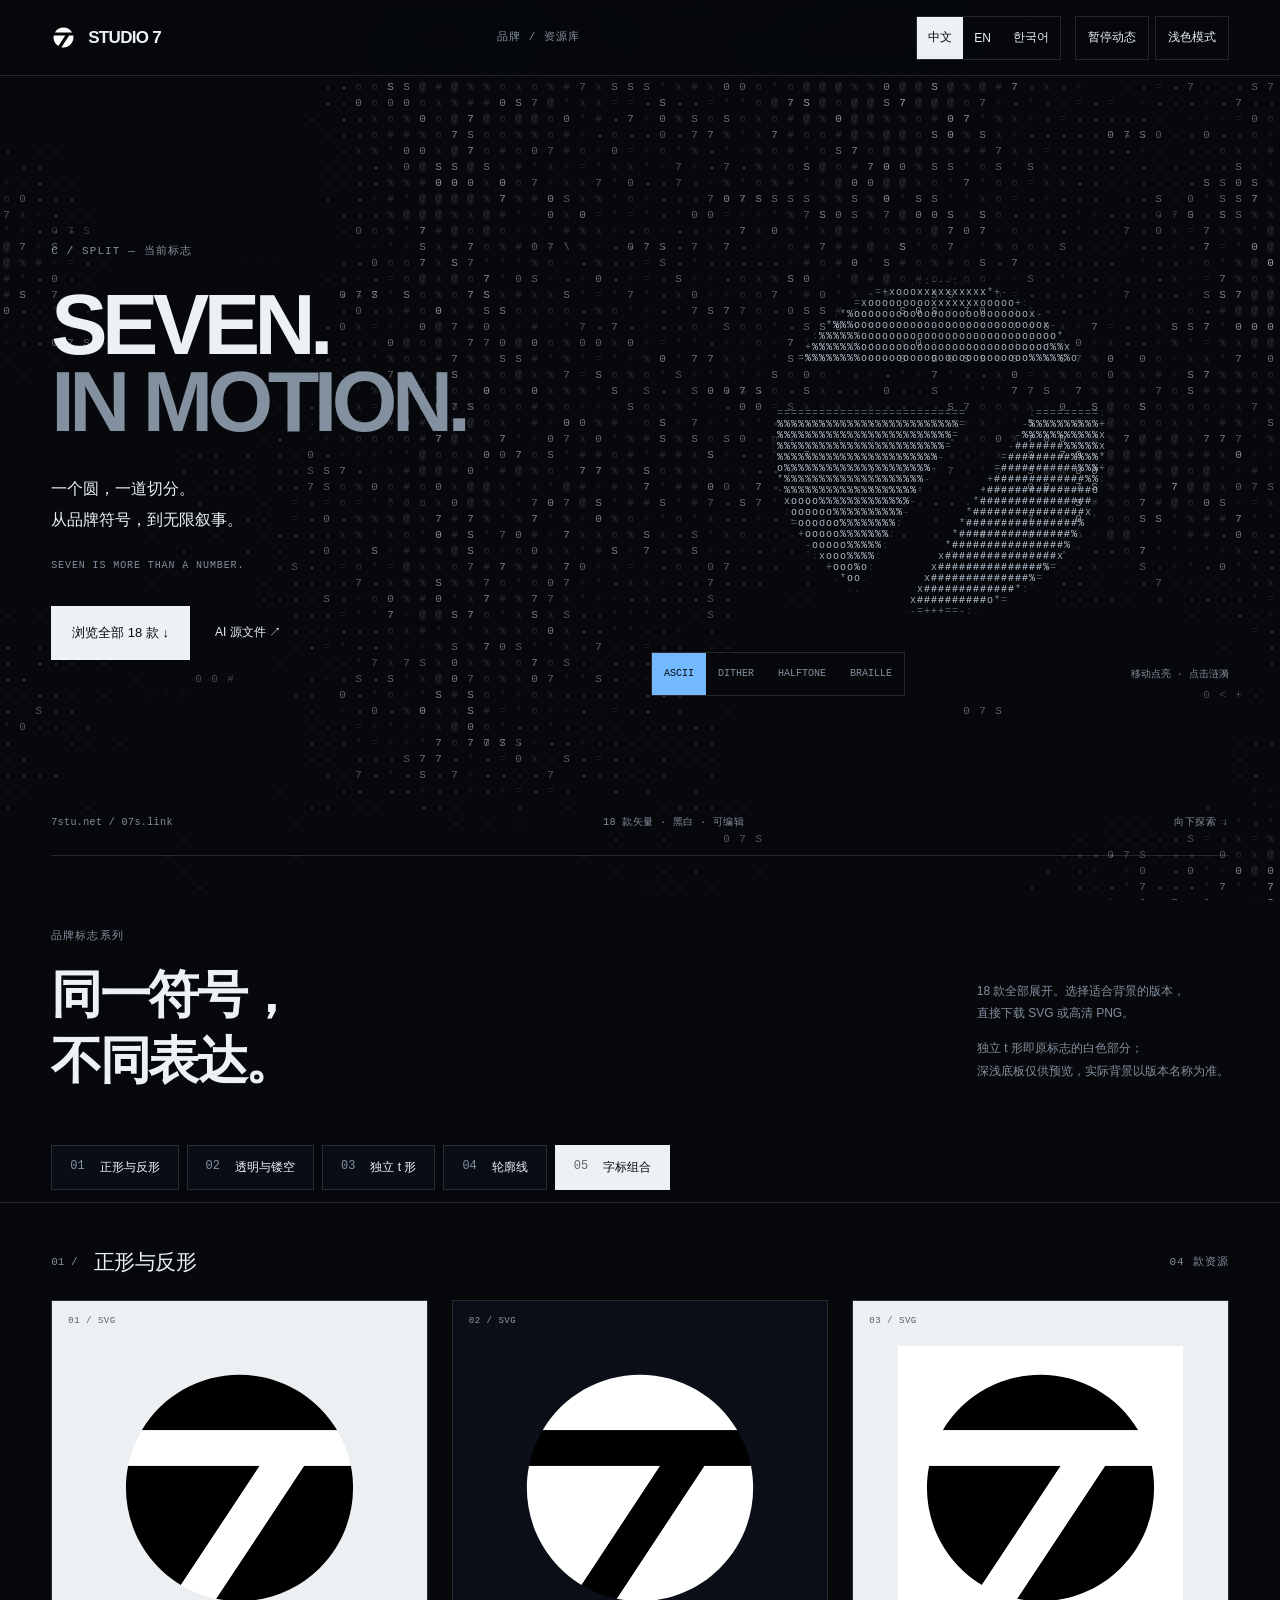
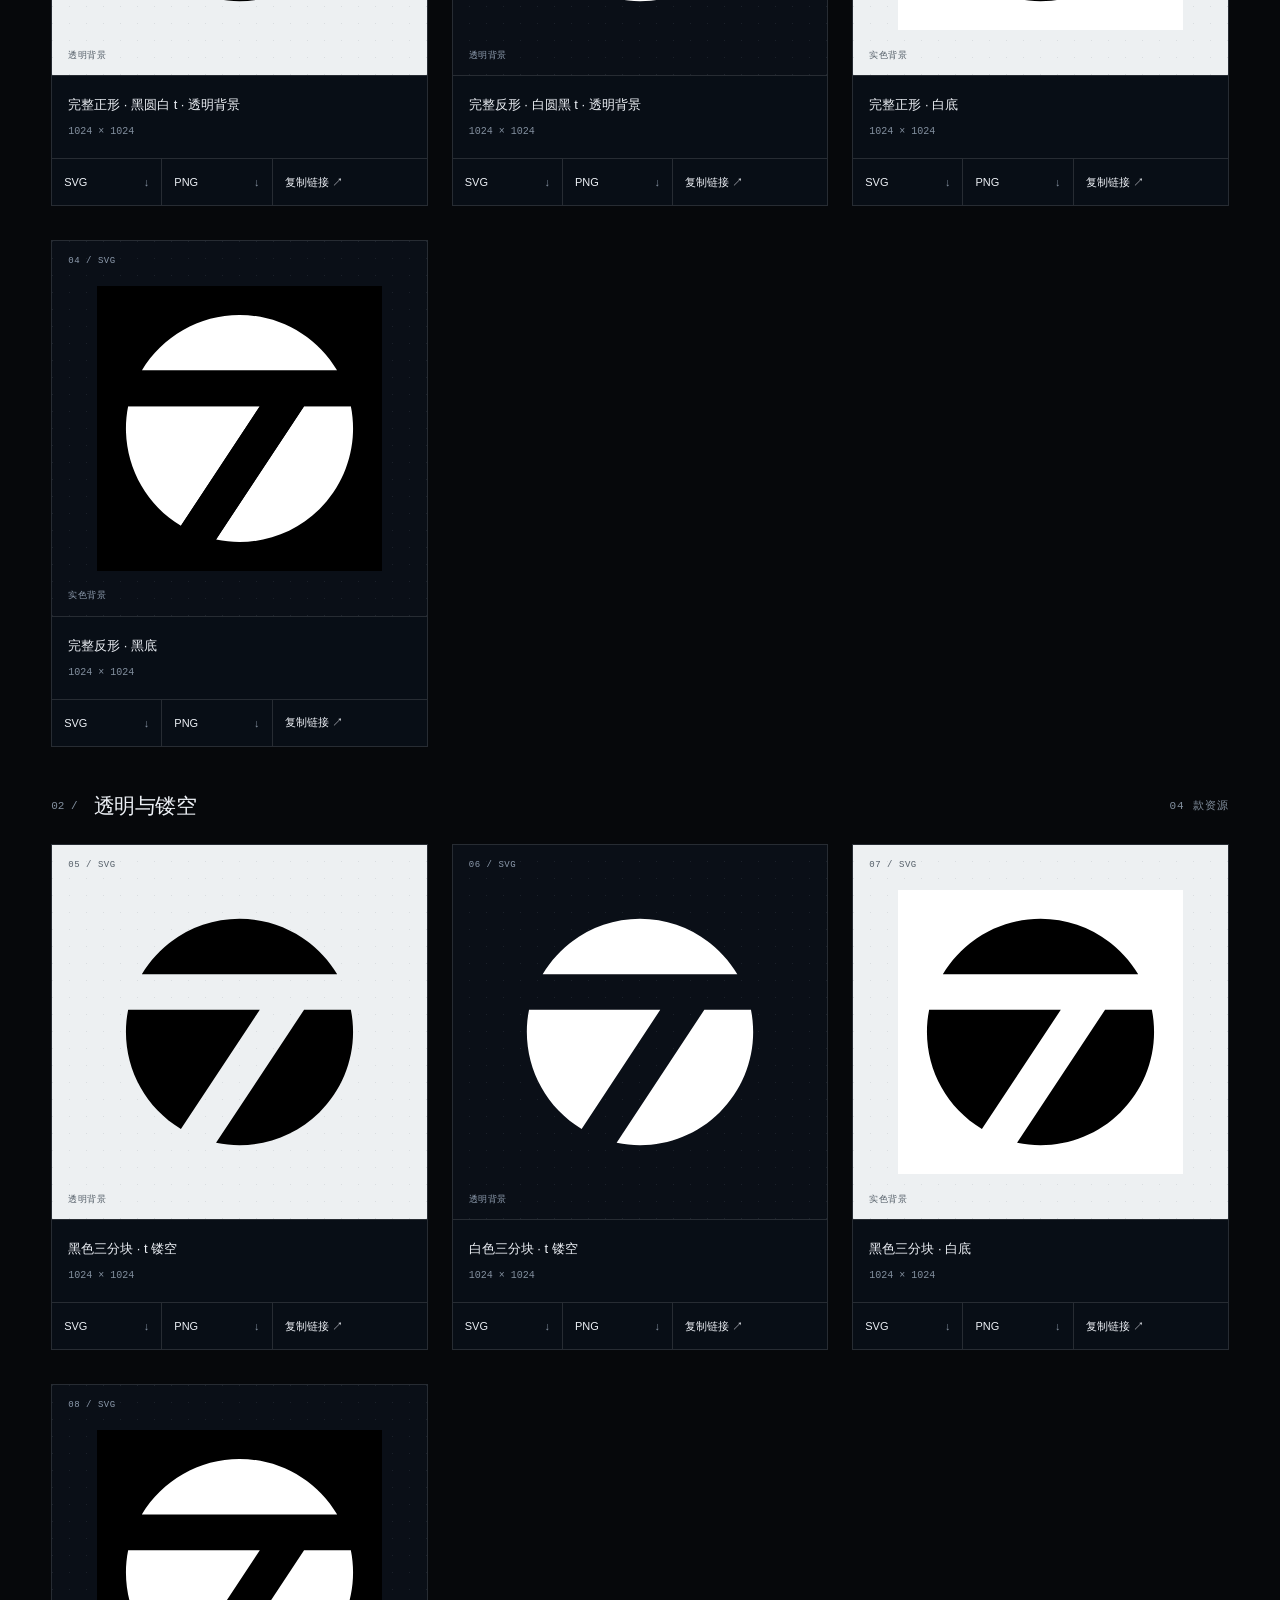
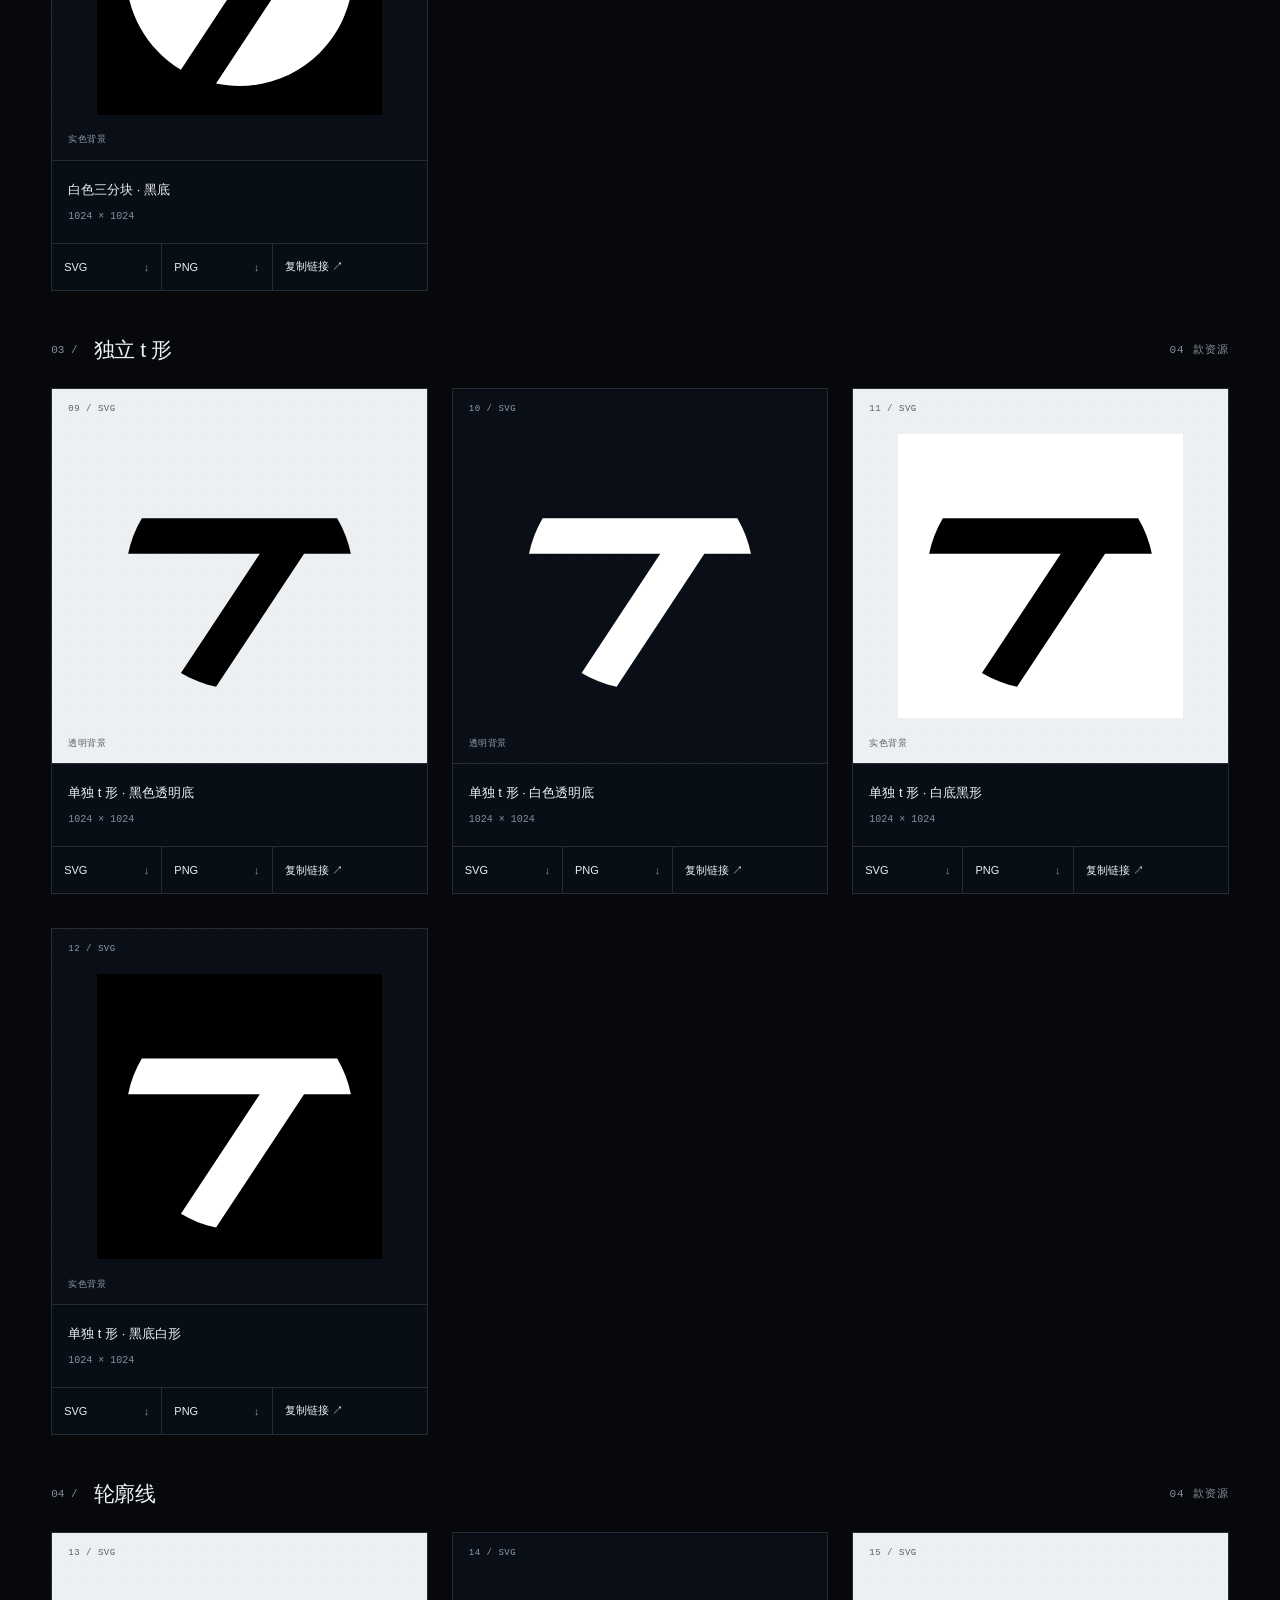
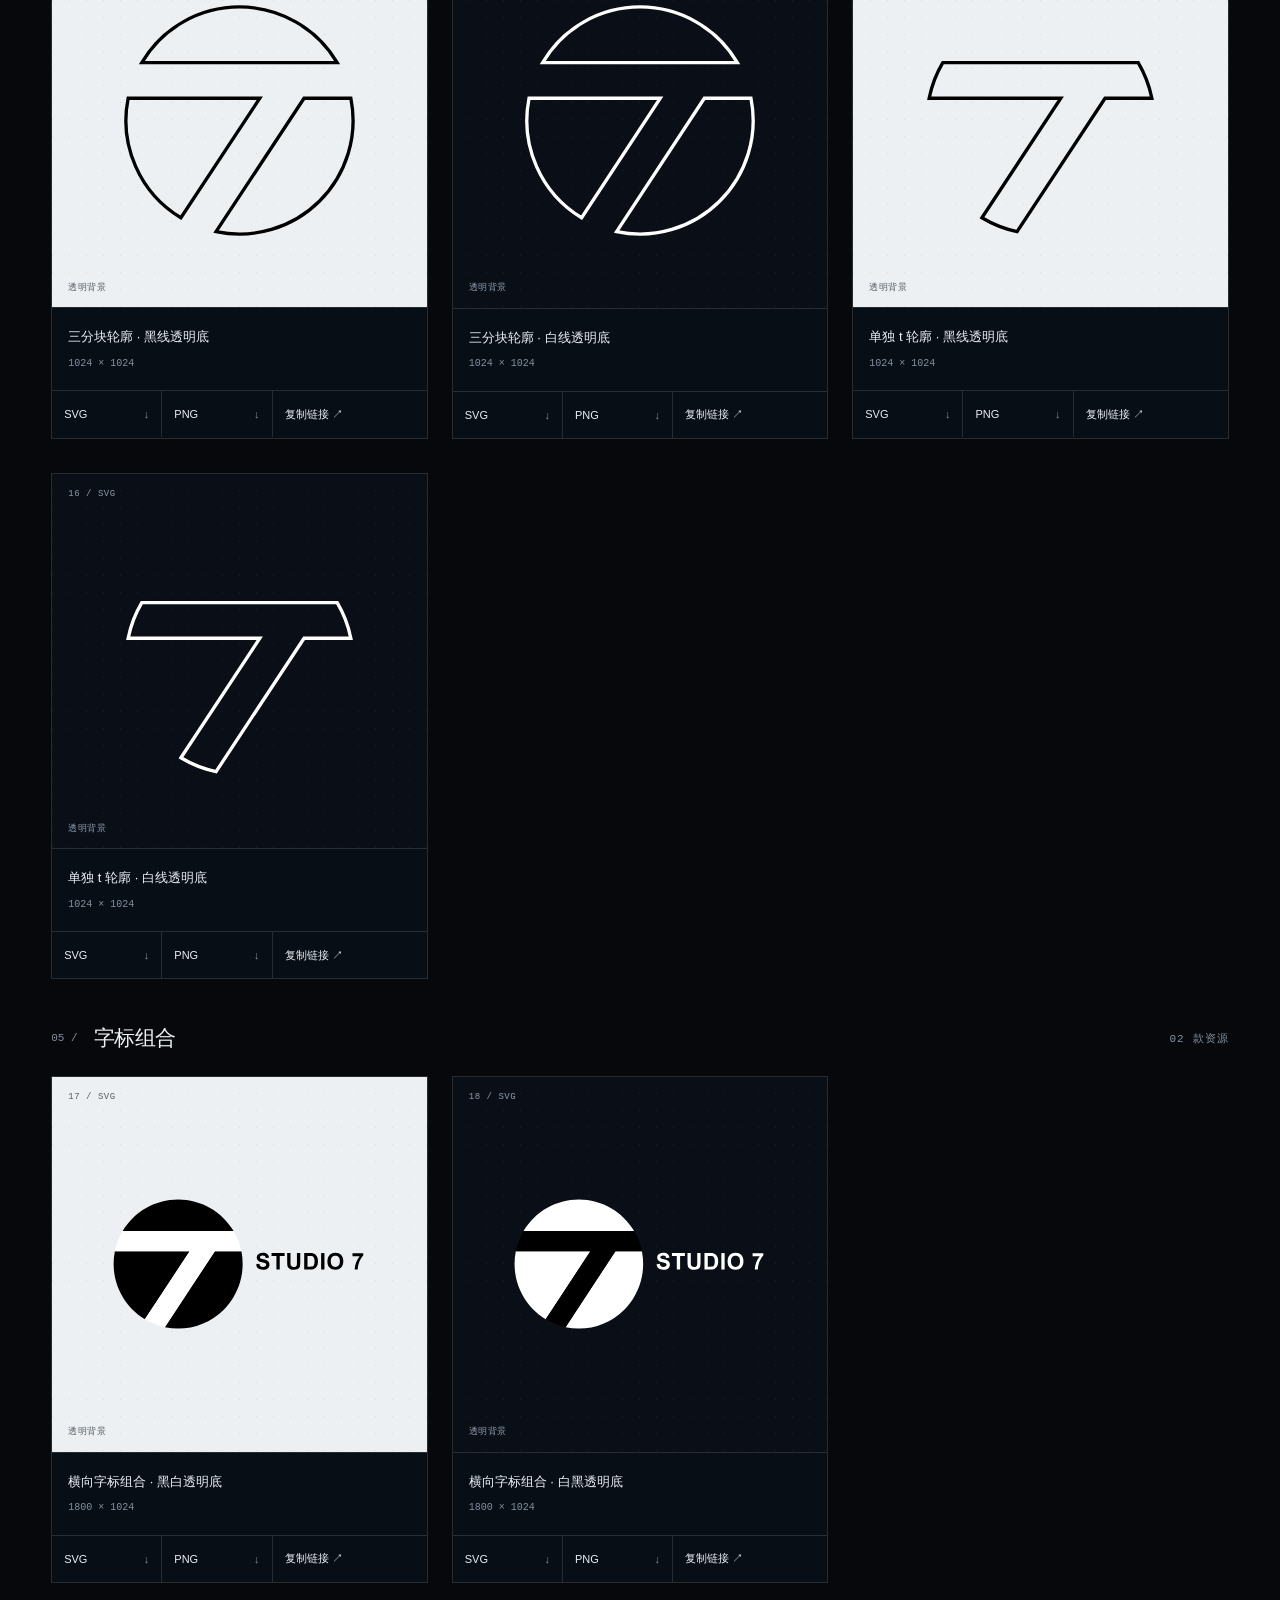
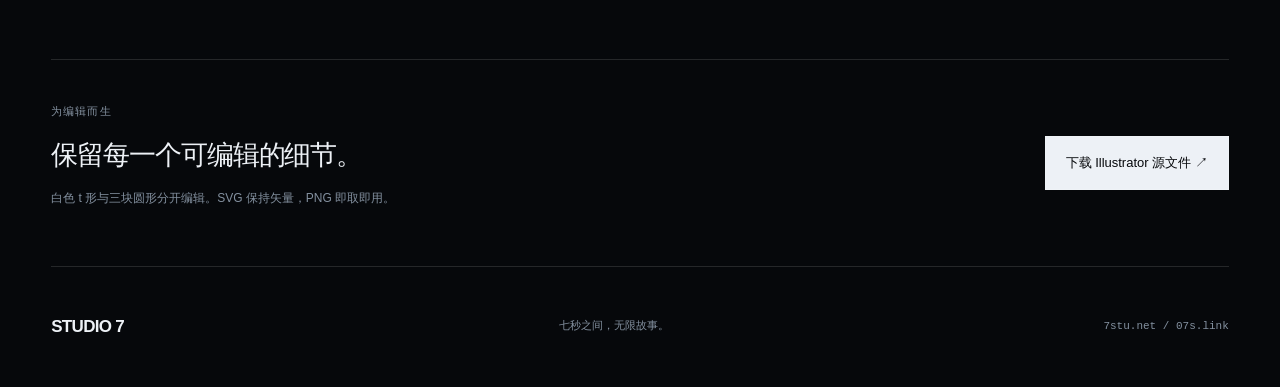
==== commit d0c45bfa: "Keep arrows and symbols as text on iOS iPhone Safari drew ↗, ▶ and ® as colour emoji. Add U+FE0E (te" ====
--- a/test.html
+++ b/test.html
@@ -1,2 +1,2 @@
 <!doctype html>
-<html lang="zh-CN" data-theme="dark"><head><meta charset="utf-8"><meta name="viewport" content="width=device-width,initial-scale=1"><meta name="theme-color" content="#06080b"><meta name="description" content="STUDIO 7 · C / SPLIT 品牌资源库。18 款可编辑 SVG 与高清 PNG，正反、镂空、独立 t 形、轮廓和组合字标。"><title>STUDIO 7 — Identity in motion.</title><link rel="icon" href="logo/studio7.svg" type="image/svg+xml"><link rel="stylesheet" href="assets/identity.css?v=20261017"></head><body><div id="loader" aria-hidden="true"><div class="bar"></div><div class="num"></div></div><script src="assets/loader.js?v=20261017"></script><a class="skip" href="#library">跳到 Logo 资源</a><canvas id="field" aria-hidden="true"></canvas><div class="page"><header class="topbar"><a href="#top" class="brand"><img src="logo/studio7-white.svg" width="25" height="25" alt=""><span>STUDIO 7</span></a><span class="top-label">IDENTITY / RESOURCE LIBRARY</span><div class="controls"><div class="languages" role="group" aria-label="语言"><button data-lang="zh" lang="zh-CN" aria-pressed="true">中文</button><button data-lang="en" lang="en" aria-pressed="false">EN</button><button data-lang="ko" lang="ko" aria-pressed="false">한국어</button></div><button id="motion" type="button" aria-pressed="false">暂停动态</button><button id="theme" type="button" aria-pressed="false">浅色模式</button></div></header><main id="top"><section class="hero"><div class="hero-copy"><div class="eyebrow"><span class="live-dot"></span> C / SPLIT — CURRENT IDENTITY</div><h1>SEVEN.<br><span>IN MOTION.</span></h1><p class="hero-intro">一个圆，一道切分。<br>从品牌符号，到无限叙事。</p><p class="hero-manifesto">SEVEN IS MORE THAN A NUMBER.</p><div class="hero-actions"><a class="primary" href="#library">浏览全部 18 款 <span>↓</span></a><a href="logo/studio7-c/source/studio7-c.ai" download>AI 源文件 ↗</a></div></div><div class="hero-art"><canvas id="heroCanvas" role="img" aria-label="由 ASCII 字符组成的动态 C / SPLIT 标志"></canvas><img class="canvas-fallback" src="logo/studio7-white.svg" alt="C / SPLIT 标志"><div class="art-tools"><div class="render-modes" role="group" aria-label="字符渲染方式"><button data-mode="ascii" aria-pressed="true">ASCII</button><button data-mode="dither" aria-pressed="false">DITHER</button><button data-mode="halftone" aria-pressed="false">HALFTONE</button><button data-mode="braille" aria-pressed="false">BRAILLE</button></div><span>移动点亮 · 点击涟漪</span></div></div><div class="hero-footer"><span>7stu.net / 07s.link</span><span>18 VECTORS · BLACK & WHITE · EDITABLE</span><span>SCROLL TO EXPLORE ↓</span></div></section><section class="library-intro" id="library"><div><p class="eyebrow">THE IDENTITY COLLECTION</p><h2>同一符号，<br>不同表达。</h2></div><div class="library-description"><p>18 款全部展开。选择适合背景的版本，<br>直接下载 SVG 或高清 PNG。</p><p>独立 t 形即原标志的白色部分；<br>深浅底板仅供预览，实际背景以版本名称为准。</p></div></section><nav class="category-nav" aria-label="资源分类"><a href="#positive"><span>01</span> 正形与反形</a><a href="#cutout"><span>02</span> 透明与镂空</a><a href="#t-shape"><span>03</span> 独立 t 形</a><a href="#outline"><span>04</span> 轮廓线</a><a href="#lockup"><span>05</span> 字标组合</a></nav><section class="collection" id="positive" aria-labelledby="title-positive"><div class="section-heading"><div><span class="index-number">01 /</span><h2 id="title-positive">正形与反形</h2></div><span class="mono">04 ASSETS</span></div><div class="asset-grid"><article class="asset"><div class="sample on-light"><span class="asset-number">01 / SVG</span><img src="logo/studio7-c/svg/01-full-positive-transparent.svg" width="1024" height="1024" alt="完整正形 · 黑圆白 t · 透明背景" loading="lazy" decoding="async"><span class="sample-caption">TRANSPARENT</span></div><div class="asset-meta"><h3>完整正形 · 黑圆白 t · 透明背景</h3><span>1024 × 1024</span></div><div class="asset-actions"><a href="logo/studio7-c/svg/01-full-positive-transparent.svg" download>SVG <span>↓</span></a><a href="logo/studio7-c/png/01-full-positive-transparent.png" download>PNG <span>↓</span></a><button type="button" data-copy="logo/studio7-c/svg/01-full-positive-transparent.svg" aria-label="复制完整正形 · 黑圆白 t · 透明背景的 SVG 地址">复制链接 <span>↗</span></button></div></article><article class="asset"><div class="sample on-dark"><span class="asset-number">02 / SVG</span><img src="logo/studio7-c/svg/02-full-reverse-transparent.svg" width="1024" height="1024" alt="完整反形 · 白圆黑 t · 透明背景" loading="lazy" decoding="async"><span class="sample-caption">TRANSPARENT</span></div><div class="asset-meta"><h3>完整反形 · 白圆黑 t · 透明背景</h3><span>1024 × 1024</span></div><div class="asset-actions"><a href="logo/studio7-c/svg/02-full-reverse-transparent.svg" download>SVG <span>↓</span></a><a href="logo/studio7-c/png/02-full-reverse-transparent.png" download>PNG <span>↓</span></a><button type="button" data-copy="logo/studio7-c/svg/02-full-reverse-transparent.svg" aria-label="复制完整反形 · 白圆黑 t · 透明背景的 SVG 地址">复制链接 <span>↗</span></button></div></article><article class="asset"><div class="sample on-light"><span class="asset-number">03 / SVG</span><img src="logo/studio7-c/svg/03-full-positive-white-bg.svg" width="1024" height="1024" alt="完整正形 · 白底" loading="lazy" decoding="async"><span class="sample-caption">SOLID BACKGROUND</span></div><div class="asset-meta"><h3>完整正形 · 白底</h3><span>1024 × 1024</span></div><div class="asset-actions"><a href="logo/studio7-c/svg/03-full-positive-white-bg.svg" download>SVG <span>↓</span></a><a href="logo/studio7-c/png/03-full-positive-white-bg.png" download>PNG <span>↓</span></a><button type="button" data-copy="logo/studio7-c/svg/03-full-positive-white-bg.svg" aria-label="复制完整正形 · 白底的 SVG 地址">复制链接 <span>↗</span></button></div></article><article class="asset"><div class="sample on-dark"><span class="asset-number">04 / SVG</span><img src="logo/studio7-c/svg/04-full-reverse-black-bg.svg" width="1024" height="1024" alt="完整反形 · 黑底" loading="lazy" decoding="async"><span class="sample-caption">SOLID BACKGROUND</span></div><div class="asset-meta"><h3>完整反形 · 黑底</h3><span>1024 × 1024</span></div><div class="asset-actions"><a href="logo/studio7-c/svg/04-full-reverse-black-bg.svg" download>SVG <span>↓</span></a><a href="logo/studio7-c/png/04-full-reverse-black-bg.png" download>PNG <span>↓</span></a><button type="button" data-copy="logo/studio7-c/svg/04-full-reverse-black-bg.svg" aria-label="复制完整反形 · 黑底的 SVG 地址">复制链接 <span>↗</span></button></div></article></div></section><section class="collection" id="cutout" aria-labelledby="title-cutout"><div class="section-heading"><div><span class="index-number">02 /</span><h2 id="title-cutout">透明与镂空</h2></div><span class="mono">04 ASSETS</span></div><div class="asset-grid"><article class="asset"><div class="sample on-light"><span class="asset-number">05 / SVG</span><img src="logo/studio7-c/svg/05-split-black-transparent.svg" width="1024" height="1024" alt="黑色三分块 · t 镂空" loading="lazy" decoding="async"><span class="sample-caption">TRANSPARENT</span></div><div class="asset-meta"><h3>黑色三分块 · t 镂空</h3><span>1024 × 1024</span></div><div class="asset-actions"><a href="logo/studio7-c/svg/05-split-black-transparent.svg" download>SVG <span>↓</span></a><a href="logo/studio7-c/png/05-split-black-transparent.png" download>PNG <span>↓</span></a><button type="button" data-copy="logo/studio7-c/svg/05-split-black-transparent.svg" aria-label="复制黑色三分块 · t 镂空的 SVG 地址">复制链接 <span>↗</span></button></div></article><article class="asset"><div class="sample on-dark"><span class="asset-number">06 / SVG</span><img src="logo/studio7-c/svg/06-split-white-transparent.svg" width="1024" height="1024" alt="白色三分块 · t 镂空" loading="lazy" decoding="async"><span class="sample-caption">TRANSPARENT</span></div><div class="asset-meta"><h3>白色三分块 · t 镂空</h3><span>1024 × 1024</span></div><div class="asset-actions"><a href="logo/studio7-c/svg/06-split-white-transparent.svg" download>SVG <span>↓</span></a><a href="logo/studio7-c/png/06-split-white-transparent.png" download>PNG <span>↓</span></a><button type="button" data-copy="logo/studio7-c/svg/06-split-white-transparent.svg" aria-label="复制白色三分块 · t 镂空的 SVG 地址">复制链接 <span>↗</span></button></div></article><article class="asset"><div class="sample on-light"><span class="asset-number">07 / SVG</span><img src="logo/studio7-c/svg/07-split-black-white-bg.svg" width="1024" height="1024" alt="黑色三分块 · 白底" loading="lazy" decoding="async"><span class="sample-caption">SOLID BACKGROUND</span></div><div class="asset-meta"><h3>黑色三分块 · 白底</h3><span>1024 × 1024</span></div><div class="asset-actions"><a href="logo/studio7-c/svg/07-split-black-white-bg.svg" download>SVG <span>↓</span></a><a href="logo/studio7-c/png/07-split-black-white-bg.png" download>PNG <span>↓</span></a><button type="button" data-copy="logo/studio7-c/svg/07-split-black-white-bg.svg" aria-label="复制黑色三分块 · 白底的 SVG 地址">复制链接 <span>↗</span></button></div></article><article class="asset"><div class="sample on-dark"><span class="asset-number">08 / SVG</span><img src="logo/studio7-c/svg/08-split-white-black-bg.svg" width="1024" height="1024" alt="白色三分块 · 黑底" loading="lazy" decoding="async"><span class="sample-caption">SOLID BACKGROUND</span></div><div class="asset-meta"><h3>白色三分块 · 黑底</h3><span>1024 × 1024</span></div><div class="asset-actions"><a href="logo/studio7-c/svg/08-split-white-black-bg.svg" download>SVG <span>↓</span></a><a href="logo/studio7-c/png/08-split-white-black-bg.png" download>PNG <span>↓</span></a><button type="button" data-copy="logo/studio7-c/svg/08-split-white-black-bg.svg" aria-label="复制白色三分块 · 黑底的 SVG 地址">复制链接 <span>↗</span></button></div></article></div></section><section class="collection" id="t-shape" aria-labelledby="title-t-shape"><div class="section-heading"><div><span class="index-number">03 /</span><h2 id="title-t-shape">独立 t 形</h2></div><span class="mono">04 ASSETS</span></div><div class="asset-grid"><article class="asset"><div class="sample on-light"><span class="asset-number">09 / SVG</span><img src="logo/studio7-c/svg/09-t-black-transparent.svg" width="1024" height="1024" alt="单独 t 形 · 黑色透明底" loading="lazy" decoding="async"><span class="sample-caption">TRANSPARENT</span></div><div class="asset-meta"><h3>单独 t 形 · 黑色透明底</h3><span>1024 × 1024</span></div><div class="asset-actions"><a href="logo/studio7-c/svg/09-t-black-transparent.svg" download>SVG <span>↓</span></a><a href="logo/studio7-c/png/09-t-black-transparent.png" download>PNG <span>↓</span></a><button type="button" data-copy="logo/studio7-c/svg/09-t-black-transparent.svg" aria-label="复制单独 t 形 · 黑色透明底的 SVG 地址">复制链接 <span>↗</span></button></div></article><article class="asset"><div class="sample on-dark"><span class="asset-number">10 / SVG</span><img src="logo/studio7-c/svg/10-t-white-transparent.svg" width="1024" height="1024" alt="单独 t 形 · 白色透明底" loading="lazy" decoding="async"><span class="sample-caption">TRANSPARENT</span></div><div class="asset-meta"><h3>单独 t 形 · 白色透明底</h3><span>1024 × 1024</span></div><div class="asset-actions"><a href="logo/studio7-c/svg/10-t-white-transparent.svg" download>SVG <span>↓</span></a><a href="logo/studio7-c/png/10-t-white-transparent.png" download>PNG <span>↓</span></a><button type="button" data-copy="logo/studio7-c/svg/10-t-white-transparent.svg" aria-label="复制单独 t 形 · 白色透明底的 SVG 地址">复制链接 <span>↗</span></button></div></article><article class="asset"><div class="sample on-light"><span class="asset-number">11 / SVG</span><img src="logo/studio7-c/svg/11-t-black-white-bg.svg" width="1024" height="1024" alt="单独 t 形 · 白底黑形" loading="lazy" decoding="async"><span class="sample-caption">SOLID BACKGROUND</span></div><div class="asset-meta"><h3>单独 t 形 · 白底黑形</h3><span>1024 × 1024</span></div><div class="asset-actions"><a href="logo/studio7-c/svg/11-t-black-white-bg.svg" download>SVG <span>↓</span></a><a href="logo/studio7-c/png/11-t-black-white-bg.png" download>PNG <span>↓</span></a><button type="button" data-copy="logo/studio7-c/svg/11-t-black-white-bg.svg" aria-label="复制单独 t 形 · 白底黑形的 SVG 地址">复制链接 <span>↗</span></button></div></article><article class="asset"><div class="sample on-dark"><span class="asset-number">12 / SVG</span><img src="logo/studio7-c/svg/12-t-white-black-bg.svg" width="1024" height="1024" alt="单独 t 形 · 黑底白形" loading="lazy" decoding="async"><span class="sample-caption">SOLID BACKGROUND</span></div><div class="asset-meta"><h3>单独 t 形 · 黑底白形</h3><span>1024 × 1024</span></div><div class="asset-actions"><a href="logo/studio7-c/svg/12-t-white-black-bg.svg" download>SVG <span>↓</span></a><a href="logo/studio7-c/png/12-t-white-black-bg.png" download>PNG <span>↓</span></a><button type="button" data-copy="logo/studio7-c/svg/12-t-white-black-bg.svg" aria-label="复制单独 t 形 · 黑底白形的 SVG 地址">复制链接 <span>↗</span></button></div></article></div></section><section class="collection" id="outline" aria-labelledby="title-outline"><div class="section-heading"><div><span class="index-number">04 /</span><h2 id="title-outline">轮廓线</h2></div><span class="mono">04 ASSETS</span></div><div class="asset-grid"><article class="asset"><div class="sample on-light"><span class="asset-number">13 / SVG</span><img src="logo/studio7-c/svg/13-split-outline-black.svg" width="1024" height="1024" alt="三分块轮廓 · 黑线透明底" loading="lazy" decoding="async"><span class="sample-caption">TRANSPARENT</span></div><div class="asset-meta"><h3>三分块轮廓 · 黑线透明底</h3><span>1024 × 1024</span></div><div class="asset-actions"><a href="logo/studio7-c/svg/13-split-outline-black.svg" download>SVG <span>↓</span></a><a href="logo/studio7-c/png/13-split-outline-black.png" download>PNG <span>↓</span></a><button type="button" data-copy="logo/studio7-c/svg/13-split-outline-black.svg" aria-label="复制三分块轮廓 · 黑线透明底的 SVG 地址">复制链接 <span>↗</span></button></div></article><article class="asset"><div class="sample on-dark"><span class="asset-number">14 / SVG</span><img src="logo/studio7-c/svg/14-split-outline-white.svg" width="1024" height="1024" alt="三分块轮廓 · 白线透明底" loading="lazy" decoding="async"><span class="sample-caption">TRANSPARENT</span></div><div class="asset-meta"><h3>三分块轮廓 · 白线透明底</h3><span>1024 × 1024</span></div><div class="asset-actions"><a href="logo/studio7-c/svg/14-split-outline-white.svg" download>SVG <span>↓</span></a><a href="logo/studio7-c/png/14-split-outline-white.png" download>PNG <span>↓</span></a><button type="button" data-copy="logo/studio7-c/svg/14-split-outline-white.svg" aria-label="复制三分块轮廓 · 白线透明底的 SVG 地址">复制链接 <span>↗</span></button></div></article><article class="asset"><div class="sample on-light"><span class="asset-number">15 / SVG</span><img src="logo/studio7-c/svg/15-t-outline-black.svg" width="1024" height="1024" alt="单独 t 轮廓 · 黑线透明底" loading="lazy" decoding="async"><span class="sample-caption">TRANSPARENT</span></div><div class="asset-meta"><h3>单独 t 轮廓 · 黑线透明底</h3><span>1024 × 1024</span></div><div class="asset-actions"><a href="logo/studio7-c/svg/15-t-outline-black.svg" download>SVG <span>↓</span></a><a href="logo/studio7-c/png/15-t-outline-black.png" download>PNG <span>↓</span></a><button type="button" data-copy="logo/studio7-c/svg/15-t-outline-black.svg" aria-label="复制单独 t 轮廓 · 黑线透明底的 SVG 地址">复制链接 <span>↗</span></button></div></article><article class="asset"><div class="sample on-dark"><span class="asset-number">16 / SVG</span><img src="logo/studio7-c/svg/16-t-outline-white.svg" width="1024" height="1024" alt="单独 t 轮廓 · 白线透明底" loading="lazy" decoding="async"><span class="sample-caption">TRANSPARENT</span></div><div class="asset-meta"><h3>单独 t 轮廓 · 白线透明底</h3><span>1024 × 1024</span></div><div class="asset-actions"><a href="logo/studio7-c/svg/16-t-outline-white.svg" download>SVG <span>↓</span></a><a href="logo/studio7-c/png/16-t-outline-white.png" download>PNG <span>↓</span></a><button type="button" data-copy="logo/studio7-c/svg/16-t-outline-white.svg" aria-label="复制单独 t 轮廓 · 白线透明底的 SVG 地址">复制链接 <span>↗</span></button></div></article></div></section><section class="collection" id="lockup" aria-labelledby="title-lockup"><div class="section-heading"><div><span class="index-number">05 /</span><h2 id="title-lockup">字标组合</h2></div><span class="mono">02 ASSETS</span></div><div class="asset-grid"><article class="asset"><div class="sample on-light"><span class="asset-number">17 / SVG</span><img src="logo/studio7-c/svg/17-lockup-positive.svg" width="1800" height="1024" alt="横向字标组合 · 黑白透明底" loading="lazy" decoding="async"><span class="sample-caption">TRANSPARENT</span></div><div class="asset-meta"><h3>横向字标组合 · 黑白透明底</h3><span>1800 × 1024</span></div><div class="asset-actions"><a href="logo/studio7-c/svg/17-lockup-positive.svg" download>SVG <span>↓</span></a><a href="logo/studio7-c/png/17-lockup-positive.png" download>PNG <span>↓</span></a><button type="button" data-copy="logo/studio7-c/svg/17-lockup-positive.svg" aria-label="复制横向字标组合 · 黑白透明底的 SVG 地址">复制链接 <span>↗</span></button></div></article><article class="asset"><div class="sample on-dark"><span class="asset-number">18 / SVG</span><img src="logo/studio7-c/svg/18-lockup-reverse.svg" width="1800" height="1024" alt="横向字标组合 · 白黑透明底" loading="lazy" decoding="async"><span class="sample-caption">TRANSPARENT</span></div><div class="asset-meta"><h3>横向字标组合 · 白黑透明底</h3><span>1800 × 1024</span></div><div class="asset-actions"><a href="logo/studio7-c/svg/18-lockup-reverse.svg" download>SVG <span>↓</span></a><a href="logo/studio7-c/png/18-lockup-reverse.png" download>PNG <span>↓</span></a><button type="button" data-copy="logo/studio7-c/svg/18-lockup-reverse.svg" aria-label="复制横向字标组合 · 白黑透明底的 SVG 地址">复制链接 <span>↗</span></button></div></article></div></section><section class="source-banner"><div><p class="eyebrow">MADE TO BE EDITED</p><h2>保留每一个可编辑的细节。</h2><p>白色 t 形与三块圆形分开编辑。SVG 保持矢量，PNG 即取即用。</p></div><a href="logo/studio7-c/source/studio7-c.ai" download class="primary">下载 Illustrator 源文件 ↗</a></section></main><footer><a class="brand" href="#top">STUDIO 7</a><p>Seven Seconds, Infinite Stories.</p><span>7stu.net / 07s.link</span></footer></div><div id="status" role="status" aria-live="polite"></div><script src="assets/locales.js?v=20261017" defer></script><script src="assets/identity.js?v=20261017b" defer></script></body></html>+<html lang="zh-CN" data-theme="dark"><head><meta charset="utf-8"><meta name="viewport" content="width=device-width,initial-scale=1"><meta name="theme-color" content="#06080b"><meta name="description" content="STUDIO 7 · C / SPLIT 品牌资源库。18 款可编辑 SVG 与高清 PNG，正反、镂空、独立 t 形、轮廓和组合字标。"><title>STUDIO 7 — Identity in motion.</title><link rel="icon" href="logo/studio7.svg" type="image/svg+xml"><link rel="stylesheet" href="assets/identity.css?v=20261017c"></head><body><div id="loader" aria-hidden="true"><div class="bar"></div><div class="num"></div></div><script src="assets/loader.js?v=20261017"></script><a class="skip" href="#library">跳到 Logo 资源</a><canvas id="field" aria-hidden="true"></canvas><div class="page"><header class="topbar"><a href="#top" class="brand"><img src="logo/studio7-white.svg" width="25" height="25" alt=""><span>STUDIO 7</span></a><span class="top-label">IDENTITY / RESOURCE LIBRARY</span><div class="controls"><div class="languages" role="group" aria-label="语言"><button data-lang="zh" lang="zh-CN" aria-pressed="true">中文</button><button data-lang="en" lang="en" aria-pressed="false">EN</button><button data-lang="ko" lang="ko" aria-pressed="false">한국어</button></div><button id="motion" type="button" aria-pressed="false">暂停动态</button><button id="theme" type="button" aria-pressed="false">浅色模式</button></div></header><main id="top"><section class="hero"><div class="hero-copy"><div class="eyebrow"><span class="live-dot"></span> C / SPLIT — CURRENT IDENTITY</div><h1>SEVEN.<br><span>IN MOTION.</span></h1><p class="hero-intro">一个圆，一道切分。<br>从品牌符号，到无限叙事。</p><p class="hero-manifesto">SEVEN IS MORE THAN A NUMBER.</p><div class="hero-actions"><a class="primary" href="#library">浏览全部 18 款 <span>↓</span></a><a href="logo/studio7-c/source/studio7-c.ai" download>AI 源文件 ↗︎</a></div></div><div class="hero-art"><canvas id="heroCanvas" role="img" aria-label="由 ASCII 字符组成的动态 C / SPLIT 标志"></canvas><img class="canvas-fallback" src="logo/studio7-white.svg" alt="C / SPLIT 标志"><div class="art-tools"><div class="render-modes" role="group" aria-label="字符渲染方式"><button data-mode="ascii" aria-pressed="true">ASCII</button><button data-mode="dither" aria-pressed="false">DITHER</button><button data-mode="halftone" aria-pressed="false">HALFTONE</button><button data-mode="braille" aria-pressed="false">BRAILLE</button></div><span>移动点亮 · 点击涟漪</span></div></div><div class="hero-footer"><span>7stu.net / 07s.link</span><span>18 VECTORS · BLACK & WHITE · EDITABLE</span><span>SCROLL TO EXPLORE ↓</span></div></section><section class="library-intro" id="library"><div><p class="eyebrow">THE IDENTITY COLLECTION</p><h2>同一符号，<br>不同表达。</h2></div><div class="library-description"><p>18 款全部展开。选择适合背景的版本，<br>直接下载 SVG 或高清 PNG。</p><p>独立 t 形即原标志的白色部分；<br>深浅底板仅供预览，实际背景以版本名称为准。</p></div></section><nav class="category-nav" aria-label="资源分类"><a href="#positive"><span>01</span> 正形与反形</a><a href="#cutout"><span>02</span> 透明与镂空</a><a href="#t-shape"><span>03</span> 独立 t 形</a><a href="#outline"><span>04</span> 轮廓线</a><a href="#lockup"><span>05</span> 字标组合</a></nav><section class="collection" id="positive" aria-labelledby="title-positive"><div class="section-heading"><div><span class="index-number">01 /</span><h2 id="title-positive">正形与反形</h2></div><span class="mono">04 ASSETS</span></div><div class="asset-grid"><article class="asset"><div class="sample on-light"><span class="asset-number">01 / SVG</span><img src="logo/studio7-c/svg/01-full-positive-transparent.svg" width="1024" height="1024" alt="完整正形 · 黑圆白 t · 透明背景" loading="lazy" decoding="async"><span class="sample-caption">TRANSPARENT</span></div><div class="asset-meta"><h3>完整正形 · 黑圆白 t · 透明背景</h3><span>1024 × 1024</span></div><div class="asset-actions"><a href="logo/studio7-c/svg/01-full-positive-transparent.svg" download>SVG <span>↓</span></a><a href="logo/studio7-c/png/01-full-positive-transparent.png" download>PNG <span>↓</span></a><button type="button" data-copy="logo/studio7-c/svg/01-full-positive-transparent.svg" aria-label="复制完整正形 · 黑圆白 t · 透明背景的 SVG 地址">复制链接 <span>↗︎</span></button></div></article><article class="asset"><div class="sample on-dark"><span class="asset-number">02 / SVG</span><img src="logo/studio7-c/svg/02-full-reverse-transparent.svg" width="1024" height="1024" alt="完整反形 · 白圆黑 t · 透明背景" loading="lazy" decoding="async"><span class="sample-caption">TRANSPARENT</span></div><div class="asset-meta"><h3>完整反形 · 白圆黑 t · 透明背景</h3><span>1024 × 1024</span></div><div class="asset-actions"><a href="logo/studio7-c/svg/02-full-reverse-transparent.svg" download>SVG <span>↓</span></a><a href="logo/studio7-c/png/02-full-reverse-transparent.png" download>PNG <span>↓</span></a><button type="button" data-copy="logo/studio7-c/svg/02-full-reverse-transparent.svg" aria-label="复制完整反形 · 白圆黑 t · 透明背景的 SVG 地址">复制链接 <span>↗︎</span></button></div></article><article class="asset"><div class="sample on-light"><span class="asset-number">03 / SVG</span><img src="logo/studio7-c/svg/03-full-positive-white-bg.svg" width="1024" height="1024" alt="完整正形 · 白底" loading="lazy" decoding="async"><span class="sample-caption">SOLID BACKGROUND</span></div><div class="asset-meta"><h3>完整正形 · 白底</h3><span>1024 × 1024</span></div><div class="asset-actions"><a href="logo/studio7-c/svg/03-full-positive-white-bg.svg" download>SVG <span>↓</span></a><a href="logo/studio7-c/png/03-full-positive-white-bg.png" download>PNG <span>↓</span></a><button type="button" data-copy="logo/studio7-c/svg/03-full-positive-white-bg.svg" aria-label="复制完整正形 · 白底的 SVG 地址">复制链接 <span>↗︎</span></button></div></article><article class="asset"><div class="sample on-dark"><span class="asset-number">04 / SVG</span><img src="logo/studio7-c/svg/04-full-reverse-black-bg.svg" width="1024" height="1024" alt="完整反形 · 黑底" loading="lazy" decoding="async"><span class="sample-caption">SOLID BACKGROUND</span></div><div class="asset-meta"><h3>完整反形 · 黑底</h3><span>1024 × 1024</span></div><div class="asset-actions"><a href="logo/studio7-c/svg/04-full-reverse-black-bg.svg" download>SVG <span>↓</span></a><a href="logo/studio7-c/png/04-full-reverse-black-bg.png" download>PNG <span>↓</span></a><button type="button" data-copy="logo/studio7-c/svg/04-full-reverse-black-bg.svg" aria-label="复制完整反形 · 黑底的 SVG 地址">复制链接 <span>↗︎</span></button></div></article></div></section><section class="collection" id="cutout" aria-labelledby="title-cutout"><div class="section-heading"><div><span class="index-number">02 /</span><h2 id="title-cutout">透明与镂空</h2></div><span class="mono">04 ASSETS</span></div><div class="asset-grid"><article class="asset"><div class="sample on-light"><span class="asset-number">05 / SVG</span><img src="logo/studio7-c/svg/05-split-black-transparent.svg" width="1024" height="1024" alt="黑色三分块 · t 镂空" loading="lazy" decoding="async"><span class="sample-caption">TRANSPARENT</span></div><div class="asset-meta"><h3>黑色三分块 · t 镂空</h3><span>1024 × 1024</span></div><div class="asset-actions"><a href="logo/studio7-c/svg/05-split-black-transparent.svg" download>SVG <span>↓</span></a><a href="logo/studio7-c/png/05-split-black-transparent.png" download>PNG <span>↓</span></a><button type="button" data-copy="logo/studio7-c/svg/05-split-black-transparent.svg" aria-label="复制黑色三分块 · t 镂空的 SVG 地址">复制链接 <span>↗︎</span></button></div></article><article class="asset"><div class="sample on-dark"><span class="asset-number">06 / SVG</span><img src="logo/studio7-c/svg/06-split-white-transparent.svg" width="1024" height="1024" alt="白色三分块 · t 镂空" loading="lazy" decoding="async"><span class="sample-caption">TRANSPARENT</span></div><div class="asset-meta"><h3>白色三分块 · t 镂空</h3><span>1024 × 1024</span></div><div class="asset-actions"><a href="logo/studio7-c/svg/06-split-white-transparent.svg" download>SVG <span>↓</span></a><a href="logo/studio7-c/png/06-split-white-transparent.png" download>PNG <span>↓</span></a><button type="button" data-copy="logo/studio7-c/svg/06-split-white-transparent.svg" aria-label="复制白色三分块 · t 镂空的 SVG 地址">复制链接 <span>↗︎</span></button></div></article><article class="asset"><div class="sample on-light"><span class="asset-number">07 / SVG</span><img src="logo/studio7-c/svg/07-split-black-white-bg.svg" width="1024" height="1024" alt="黑色三分块 · 白底" loading="lazy" decoding="async"><span class="sample-caption">SOLID BACKGROUND</span></div><div class="asset-meta"><h3>黑色三分块 · 白底</h3><span>1024 × 1024</span></div><div class="asset-actions"><a href="logo/studio7-c/svg/07-split-black-white-bg.svg" download>SVG <span>↓</span></a><a href="logo/studio7-c/png/07-split-black-white-bg.png" download>PNG <span>↓</span></a><button type="button" data-copy="logo/studio7-c/svg/07-split-black-white-bg.svg" aria-label="复制黑色三分块 · 白底的 SVG 地址">复制链接 <span>↗︎</span></button></div></article><article class="asset"><div class="sample on-dark"><span class="asset-number">08 / SVG</span><img src="logo/studio7-c/svg/08-split-white-black-bg.svg" width="1024" height="1024" alt="白色三分块 · 黑底" loading="lazy" decoding="async"><span class="sample-caption">SOLID BACKGROUND</span></div><div class="asset-meta"><h3>白色三分块 · 黑底</h3><span>1024 × 1024</span></div><div class="asset-actions"><a href="logo/studio7-c/svg/08-split-white-black-bg.svg" download>SVG <span>↓</span></a><a href="logo/studio7-c/png/08-split-white-black-bg.png" download>PNG <span>↓</span></a><button type="button" data-copy="logo/studio7-c/svg/08-split-white-black-bg.svg" aria-label="复制白色三分块 · 黑底的 SVG 地址">复制链接 <span>↗︎</span></button></div></article></div></section><section class="collection" id="t-shape" aria-labelledby="title-t-shape"><div class="section-heading"><div><span class="index-number">03 /</span><h2 id="title-t-shape">独立 t 形</h2></div><span class="mono">04 ASSETS</span></div><div class="asset-grid"><article class="asset"><div class="sample on-light"><span class="asset-number">09 / SVG</span><img src="logo/studio7-c/svg/09-t-black-transparent.svg" width="1024" height="1024" alt="单独 t 形 · 黑色透明底" loading="lazy" decoding="async"><span class="sample-caption">TRANSPARENT</span></div><div class="asset-meta"><h3>单独 t 形 · 黑色透明底</h3><span>1024 × 1024</span></div><div class="asset-actions"><a href="logo/studio7-c/svg/09-t-black-transparent.svg" download>SVG <span>↓</span></a><a href="logo/studio7-c/png/09-t-black-transparent.png" download>PNG <span>↓</span></a><button type="button" data-copy="logo/studio7-c/svg/09-t-black-transparent.svg" aria-label="复制单独 t 形 · 黑色透明底的 SVG 地址">复制链接 <span>↗︎</span></button></div></article><article class="asset"><div class="sample on-dark"><span class="asset-number">10 / SVG</span><img src="logo/studio7-c/svg/10-t-white-transparent.svg" width="1024" height="1024" alt="单独 t 形 · 白色透明底" loading="lazy" decoding="async"><span class="sample-caption">TRANSPARENT</span></div><div class="asset-meta"><h3>单独 t 形 · 白色透明底</h3><span>1024 × 1024</span></div><div class="asset-actions"><a href="logo/studio7-c/svg/10-t-white-transparent.svg" download>SVG <span>↓</span></a><a href="logo/studio7-c/png/10-t-white-transparent.png" download>PNG <span>↓</span></a><button type="button" data-copy="logo/studio7-c/svg/10-t-white-transparent.svg" aria-label="复制单独 t 形 · 白色透明底的 SVG 地址">复制链接 <span>↗︎</span></button></div></article><article class="asset"><div class="sample on-light"><span class="asset-number">11 / SVG</span><img src="logo/studio7-c/svg/11-t-black-white-bg.svg" width="1024" height="1024" alt="单独 t 形 · 白底黑形" loading="lazy" decoding="async"><span class="sample-caption">SOLID BACKGROUND</span></div><div class="asset-meta"><h3>单独 t 形 · 白底黑形</h3><span>1024 × 1024</span></div><div class="asset-actions"><a href="logo/studio7-c/svg/11-t-black-white-bg.svg" download>SVG <span>↓</span></a><a href="logo/studio7-c/png/11-t-black-white-bg.png" download>PNG <span>↓</span></a><button type="button" data-copy="logo/studio7-c/svg/11-t-black-white-bg.svg" aria-label="复制单独 t 形 · 白底黑形的 SVG 地址">复制链接 <span>↗︎</span></button></div></article><article class="asset"><div class="sample on-dark"><span class="asset-number">12 / SVG</span><img src="logo/studio7-c/svg/12-t-white-black-bg.svg" width="1024" height="1024" alt="单独 t 形 · 黑底白形" loading="lazy" decoding="async"><span class="sample-caption">SOLID BACKGROUND</span></div><div class="asset-meta"><h3>单独 t 形 · 黑底白形</h3><span>1024 × 1024</span></div><div class="asset-actions"><a href="logo/studio7-c/svg/12-t-white-black-bg.svg" download>SVG <span>↓</span></a><a href="logo/studio7-c/png/12-t-white-black-bg.png" download>PNG <span>↓</span></a><button type="button" data-copy="logo/studio7-c/svg/12-t-white-black-bg.svg" aria-label="复制单独 t 形 · 黑底白形的 SVG 地址">复制链接 <span>↗︎</span></button></div></article></div></section><section class="collection" id="outline" aria-labelledby="title-outline"><div class="section-heading"><div><span class="index-number">04 /</span><h2 id="title-outline">轮廓线</h2></div><span class="mono">04 ASSETS</span></div><div class="asset-grid"><article class="asset"><div class="sample on-light"><span class="asset-number">13 / SVG</span><img src="logo/studio7-c/svg/13-split-outline-black.svg" width="1024" height="1024" alt="三分块轮廓 · 黑线透明底" loading="lazy" decoding="async"><span class="sample-caption">TRANSPARENT</span></div><div class="asset-meta"><h3>三分块轮廓 · 黑线透明底</h3><span>1024 × 1024</span></div><div class="asset-actions"><a href="logo/studio7-c/svg/13-split-outline-black.svg" download>SVG <span>↓</span></a><a href="logo/studio7-c/png/13-split-outline-black.png" download>PNG <span>↓</span></a><button type="button" data-copy="logo/studio7-c/svg/13-split-outline-black.svg" aria-label="复制三分块轮廓 · 黑线透明底的 SVG 地址">复制链接 <span>↗︎</span></button></div></article><article class="asset"><div class="sample on-dark"><span class="asset-number">14 / SVG</span><img src="logo/studio7-c/svg/14-split-outline-white.svg" width="1024" height="1024" alt="三分块轮廓 · 白线透明底" loading="lazy" decoding="async"><span class="sample-caption">TRANSPARENT</span></div><div class="asset-meta"><h3>三分块轮廓 · 白线透明底</h3><span>1024 × 1024</span></div><div class="asset-actions"><a href="logo/studio7-c/svg/14-split-outline-white.svg" download>SVG <span>↓</span></a><a href="logo/studio7-c/png/14-split-outline-white.png" download>PNG <span>↓</span></a><button type="button" data-copy="logo/studio7-c/svg/14-split-outline-white.svg" aria-label="复制三分块轮廓 · 白线透明底的 SVG 地址">复制链接 <span>↗︎</span></button></div></article><article class="asset"><div class="sample on-light"><span class="asset-number">15 / SVG</span><img src="logo/studio7-c/svg/15-t-outline-black.svg" width="1024" height="1024" alt="单独 t 轮廓 · 黑线透明底" loading="lazy" decoding="async"><span class="sample-caption">TRANSPARENT</span></div><div class="asset-meta"><h3>单独 t 轮廓 · 黑线透明底</h3><span>1024 × 1024</span></div><div class="asset-actions"><a href="logo/studio7-c/svg/15-t-outline-black.svg" download>SVG <span>↓</span></a><a href="logo/studio7-c/png/15-t-outline-black.png" download>PNG <span>↓</span></a><button type="button" data-copy="logo/studio7-c/svg/15-t-outline-black.svg" aria-label="复制单独 t 轮廓 · 黑线透明底的 SVG 地址">复制链接 <span>↗︎</span></button></div></article><article class="asset"><div class="sample on-dark"><span class="asset-number">16 / SVG</span><img src="logo/studio7-c/svg/16-t-outline-white.svg" width="1024" height="1024" alt="单独 t 轮廓 · 白线透明底" loading="lazy" decoding="async"><span class="sample-caption">TRANSPARENT</span></div><div class="asset-meta"><h3>单独 t 轮廓 · 白线透明底</h3><span>1024 × 1024</span></div><div class="asset-actions"><a href="logo/studio7-c/svg/16-t-outline-white.svg" download>SVG <span>↓</span></a><a href="logo/studio7-c/png/16-t-outline-white.png" download>PNG <span>↓</span></a><button type="button" data-copy="logo/studio7-c/svg/16-t-outline-white.svg" aria-label="复制单独 t 轮廓 · 白线透明底的 SVG 地址">复制链接 <span>↗︎</span></button></div></article></div></section><section class="collection" id="lockup" aria-labelledby="title-lockup"><div class="section-heading"><div><span class="index-number">05 /</span><h2 id="title-lockup">字标组合</h2></div><span class="mono">02 ASSETS</span></div><div class="asset-grid"><article class="asset"><div class="sample on-light"><span class="asset-number">17 / SVG</span><img src="logo/studio7-c/svg/17-lockup-positive.svg" width="1800" height="1024" alt="横向字标组合 · 黑白透明底" loading="lazy" decoding="async"><span class="sample-caption">TRANSPARENT</span></div><div class="asset-meta"><h3>横向字标组合 · 黑白透明底</h3><span>1800 × 1024</span></div><div class="asset-actions"><a href="logo/studio7-c/svg/17-lockup-positive.svg" download>SVG <span>↓</span></a><a href="logo/studio7-c/png/17-lockup-positive.png" download>PNG <span>↓</span></a><button type="button" data-copy="logo/studio7-c/svg/17-lockup-positive.svg" aria-label="复制横向字标组合 · 黑白透明底的 SVG 地址">复制链接 <span>↗︎</span></button></div></article><article class="asset"><div class="sample on-dark"><span class="asset-number">18 / SVG</span><img src="logo/studio7-c/svg/18-lockup-reverse.svg" width="1800" height="1024" alt="横向字标组合 · 白黑透明底" loading="lazy" decoding="async"><span class="sample-caption">TRANSPARENT</span></div><div class="asset-meta"><h3>横向字标组合 · 白黑透明底</h3><span>1800 × 1024</span></div><div class="asset-actions"><a href="logo/studio7-c/svg/18-lockup-reverse.svg" download>SVG <span>↓</span></a><a href="logo/studio7-c/png/18-lockup-reverse.png" download>PNG <span>↓</span></a><button type="button" data-copy="logo/studio7-c/svg/18-lockup-reverse.svg" aria-label="复制横向字标组合 · 白黑透明底的 SVG 地址">复制链接 <span>↗︎</span></button></div></article></div></section><section class="source-banner"><div><p class="eyebrow">MADE TO BE EDITED</p><h2>保留每一个可编辑的细节。</h2><p>白色 t 形与三块圆形分开编辑。SVG 保持矢量，PNG 即取即用。</p></div><a href="logo/studio7-c/source/studio7-c.ai" download class="primary">下载 Illustrator 源文件 ↗︎</a></section></main><footer><a class="brand" href="#top">STUDIO 7</a><p>Seven Seconds, Infinite Stories.</p><span>7stu.net / 07s.link</span></footer></div><div id="status" role="status" aria-live="polite"></div><script src="assets/locales.js?v=20261017c" defer></script><script src="assets/identity.js?v=20261017c" defer></script></body></html>
--- a/assets/identity.css
+++ b/assets/identity.css
@@ -48,3 +48,6 @@
   .asset-actions>:nth-child(2){border-right:0}
 }
 @media(max-width:360px){.topbar>.brand span{display:none}}
+/* iOS: keep arrows and symbols as text, not colour emoji. */
+body{font-variant-emoji:text}
+button{-webkit-appearance:none;appearance:none}
